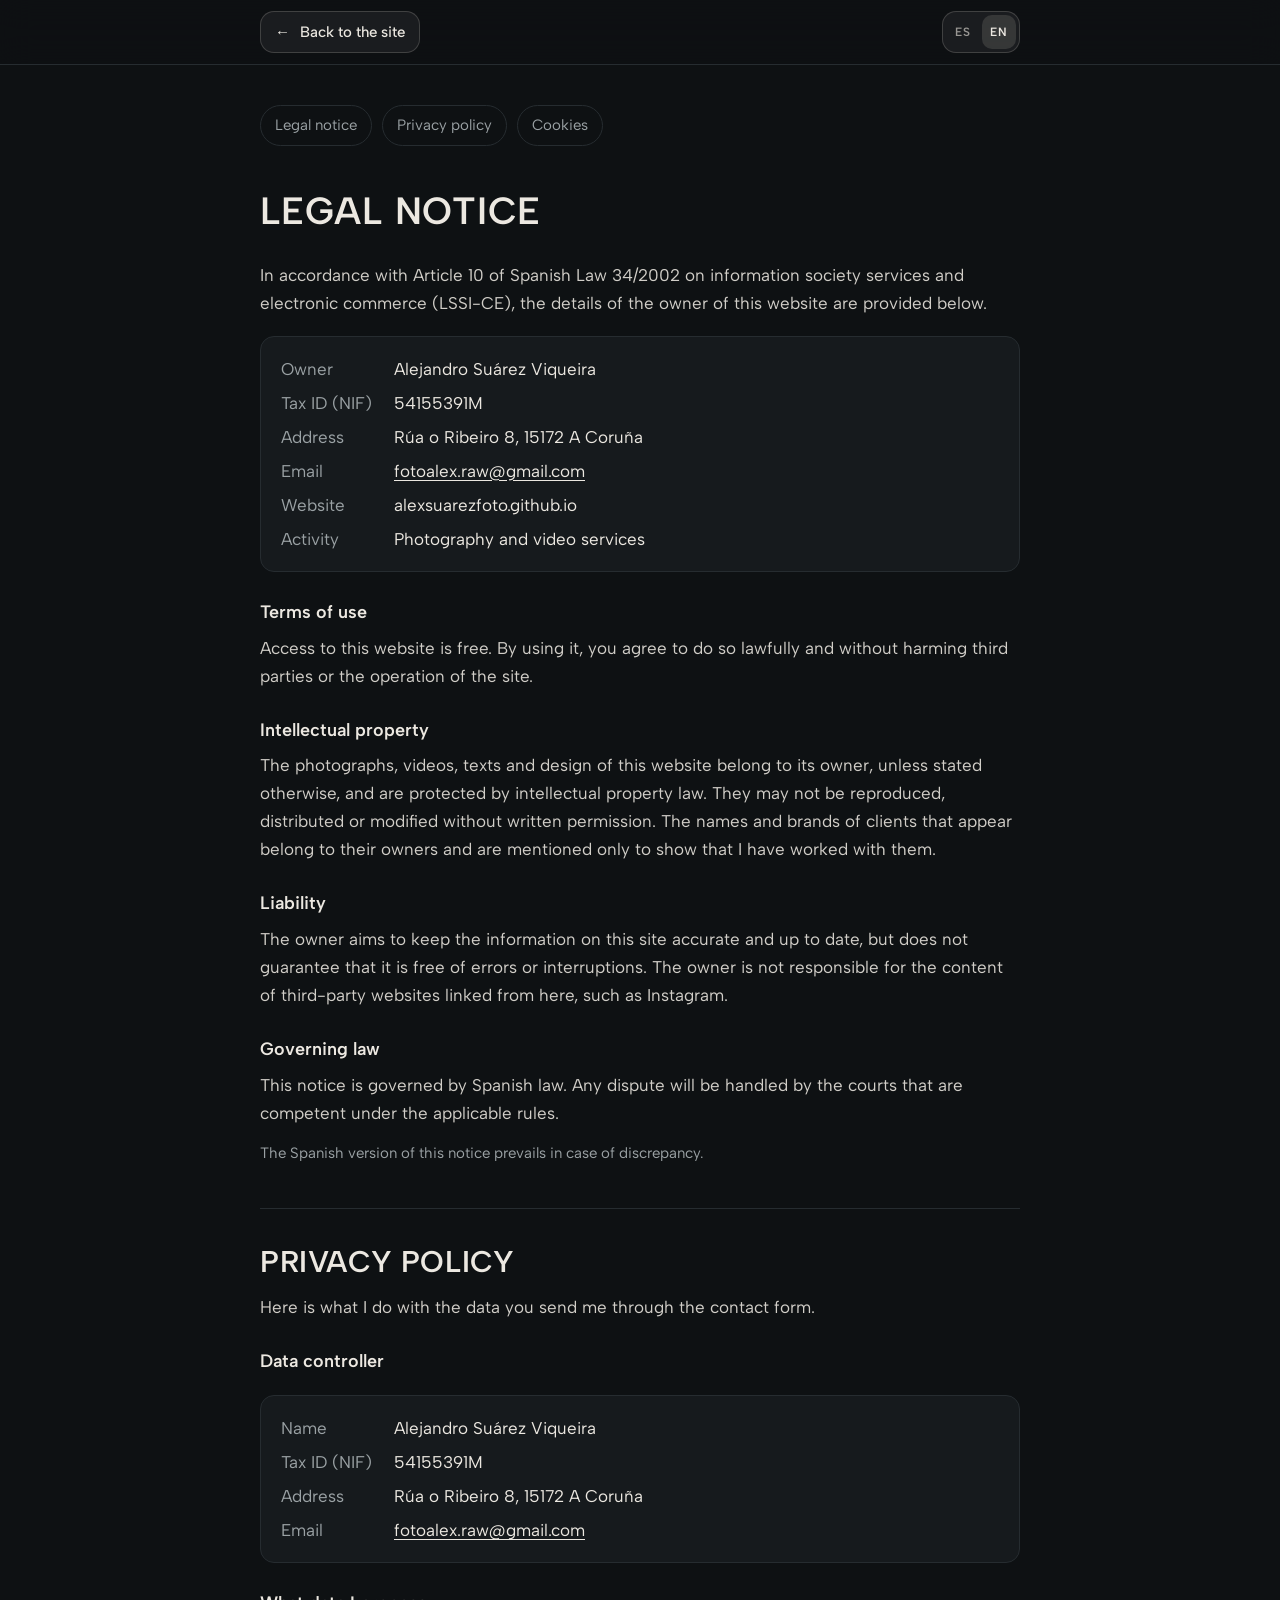
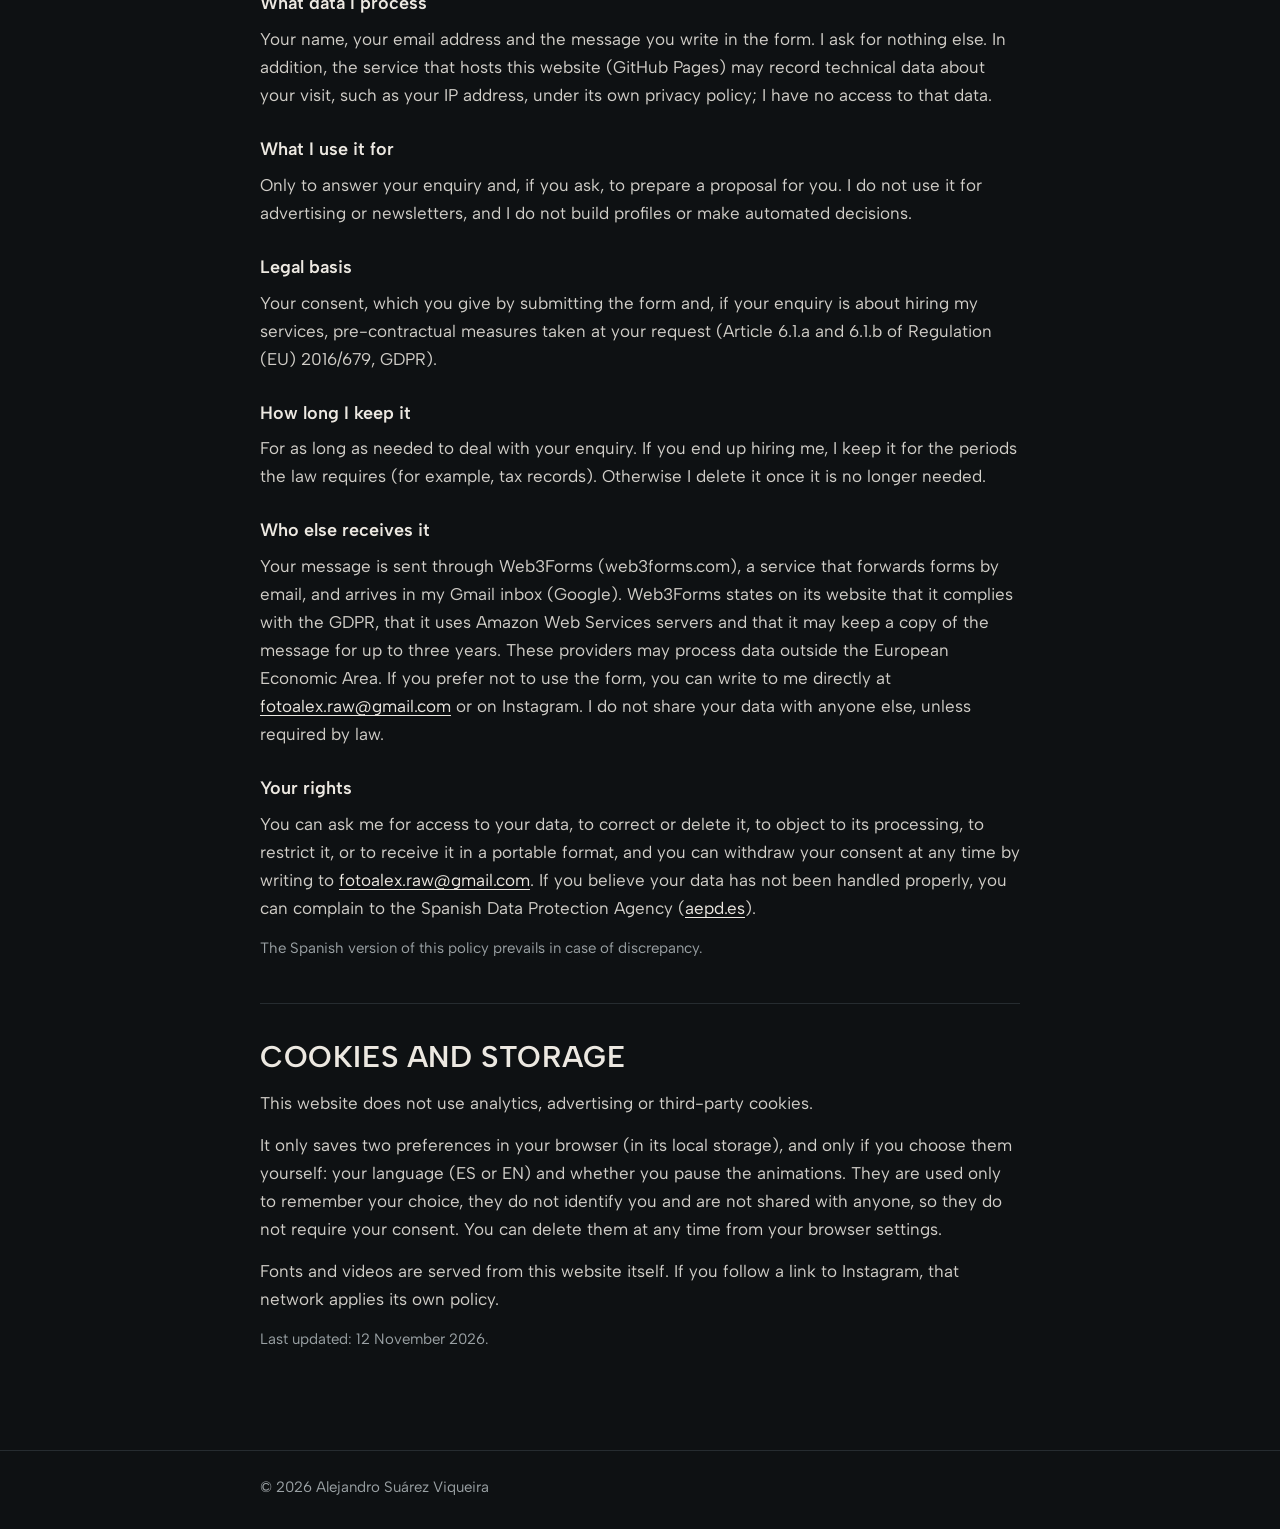
==== legal.html @ 96785a10 "Aviso legal: codigo postal y ciudad en el domicilio Co-Authored-By: Claude Sonnet 5.5 <noreply@anthr" ====
<!doctype html>
<html lang="es">
<head>
<meta charset="utf-8">
<meta name="viewport" content="width=device-width, initial-scale=1, viewport-fit=cover">
<title>Aviso legal, privacidad y cookies · Alejandro Suárez</title>
<meta name="description" content="Aviso legal, política de privacidad y cookies de la web de Alejandro Suárez, filmmaker en A Coruña.">
<meta name="theme-color" content="#0e1113">
<link rel="icon" href="data:image/svg+xml,%3Csvg xmlns='http://www.w3.org/2000/svg' viewBox='0 0 32 32'%3E%3Crect width='32' height='32' fill='%230e1113'/%3E%3Ctext x='16' y='23' font-family='Arial,Helvetica,sans-serif' font-weight='700' font-size='20' text-anchor='middle' fill='%23ece8e1'%3EA%3C/text%3E%3C/svg%3E">
<link rel="preload" href="fonts/albert-sans-latin-wght-normal.woff2" as="font" type="font/woff2" crossorigin>

<!-- =====================================================================================
     RELLENA SOLO ESTAS DOS LÍNEAS (entre las comillas) con tus datos y guarda el archivo.
     Se muestran en el Aviso legal y en la Política de privacidad. Deja las comillas.
     ===================================================================================== -->
<script>
var DATOS = {
  nif:       "54155391M",
  domicilio: "Rúa o Ribeiro 8, 15172 A Coruña"
};
</script>

<script>
/* Elige el idioma antes de pintar: ?lang=es|en, si no el que eligió el visitante en la web, si no el del navegador */
(function () {
  var l = (location.search.match(/[?&]lang=(es|en)\b/) || [])[1], s = null;
  try { s = localStorage.getItem('idioma'); } catch (e) {}
  if (!l) l = (s === 'es' || s === 'en') ? s : (/^en\b/i.test(navigator.language || '') ? 'en' : 'es');
  document.documentElement.lang = l;
})();
</script>

<style>
@font-face {
  font-family: "Albert Sans";
  font-style: normal;
  font-weight: 100 900;
  font-display: swap;
  src: url("fonts/albert-sans-latin-wght-normal.woff2") format("woff2");
  unicode-range: U+0000-00FF, U+0131, U+0152-0153, U+02BB-02BC, U+02C6, U+02DA, U+02DC, U+0304, U+0308, U+0329, U+2000-206F, U+20AC, U+2122, U+2191, U+2193, U+2212, U+2215, U+FEFF, U+FFFD;
}
:root {
  --bg: #0e1113; --panel: #161a1d; --ink: #ece8e1; --muted: #9aa1a4; --line: #262c30; --rec: #e5382b;
  --r-md: 14px; --font: "Albert Sans", "Helvetica Neue", Arial, sans-serif;
  --glass: rgba(236, 232, 225, .06); --glass-line: rgba(236, 232, 225, .18);
  color-scheme: dark;
}
* { box-sizing: border-box; }
html { -webkit-text-size-adjust: 100%; scroll-behavior: smooth; scroll-padding-top: 88px; }
body { margin: 0; background: var(--bg); color: var(--ink); font-family: var(--font); font-size: 17px; line-height: 1.65; }
a { color: var(--ink); text-underline-offset: 3px; }
a:focus-visible, button:focus-visible { outline: 2px solid var(--ink); outline-offset: 3px; }
.wrap { width: min(100% - 32px, 760px); margin-inline: auto; }

.top { position: sticky; top: 0; z-index: 5; background: rgba(14, 17, 19, .82); -webkit-backdrop-filter: blur(16px); backdrop-filter: blur(16px); border-bottom: 1px solid var(--line); padding-top: env(safe-area-inset-top, 0px); }
.top .wrap { display: flex; align-items: center; justify-content: space-between; gap: 12px; min-height: 64px; }
.back { display: inline-flex; align-items: center; gap: 10px; padding: 8px 14px; border: 1px solid var(--glass-line); border-radius: var(--r-md); background: var(--glass); font-weight: 500; font-size: 15px; text-decoration: none; color: var(--ink); }
.back:hover { background: rgba(236, 232, 225, .12); }
.lang { display: inline-flex; gap: 2px; padding: 3px; border-radius: var(--r-md); background: var(--glass); border: 1px solid var(--glass-line); }
.lang button { min-width: 34px; height: 34px; padding: 0 8px; border: 0; border-radius: 10px; background: transparent; color: rgba(236, 232, 225, .6); font: 600 12px/1 var(--font); letter-spacing: .08em; cursor: pointer; }
.lang button:hover { color: var(--ink); }
.lang button[aria-pressed="true"] { color: var(--ink); background: rgba(236, 232, 225, .13); }

main { padding-block: 40px 56px; }
.nav-legal { display: flex; flex-wrap: wrap; gap: 8px 10px; margin: 0 0 36px; }
.nav-legal a { padding: 7px 14px; border: 1px solid var(--line); border-radius: 999px; font-size: 15px; text-decoration: none; color: var(--muted); }
.nav-legal a:hover { color: var(--ink); border-color: var(--glass-line); }

section { padding-block: 8px 28px; }
section + section { border-top: 1px solid var(--line); padding-top: 36px; }
h1, h2 { margin: 0 0 14px; font-weight: 600; text-transform: uppercase; letter-spacing: .02em; line-height: 1.15; }
h1 { font-size: clamp(26px, 5.5vw, 38px); margin-bottom: 28px; }
h2 { font-size: clamp(22px, 4.6vw, 30px); }
h3 { margin: 26px 0 6px; font-size: 18px; font-weight: 600; }
p { margin: 0 0 14px; color: color-mix(in srgb, var(--ink) 88%, var(--bg)); }
.upd { color: var(--muted); font-size: 15px; }
dl { display: grid; grid-template-columns: max-content 1fr; gap: 6px 22px; margin: 18px 0 8px; padding: 18px 20px; background: var(--panel); border: 1px solid var(--line); border-radius: var(--r-md); }
dt { color: var(--muted); }
dd { margin: 0; overflow-wrap: anywhere; }
.warn { display: none; margin: 0 0 24px; padding: 14px 16px; border: 1px solid var(--rec); border-radius: var(--r-md); color: var(--ink); background: rgba(229, 56, 43, .12); }
.warn.on { display: block; }
html[lang="en"] .es, html[lang="es"] .en { display: none; }
footer { padding-block: 24px calc(30px + env(safe-area-inset-bottom, 0px)); border-top: 1px solid var(--line); color: var(--muted); font-size: 15px; }
@media (max-width: 560px) {
  body { font-size: 16px; }
  dl { grid-template-columns: 1fr; gap: 0; }
  dd { margin-bottom: 10px; }
  main { padding-top: 28px; }
}
</style>
</head>
<body>

<header class="top">
  <div class="wrap">
    <a class="back" href="index.html"><span aria-hidden="true">←</span> <span class="es">Volver a la web</span><span class="en">Back to the site</span></a>
    <div class="lang" role="group" aria-label="Idioma / Language">
      <button type="button" data-lang="es" lang="es" aria-pressed="true" title="Español">ES</button>
      <button type="button" data-lang="en" lang="en" aria-pressed="false" title="English">EN</button>
    </div>
  </div>
</header>

<main class="wrap">
  <p class="warn" id="warn" role="alert">⚠ Faltan datos por rellenar en este archivo (DNI y domicilio, al principio de legal.html). No publiques la web hasta completarlos.</p>

  <nav class="nav-legal" aria-label="Secciones">
    <a href="#aviso-legal"><span class="es">Aviso legal</span><span class="en">Legal notice</span></a>
    <a href="#privacidad"><span class="es">Privacidad</span><span class="en">Privacy policy</span></a>
    <a href="#cookies"><span class="es">Cookies</span><span class="en">Cookies</span></a>
  </nav>

  <!-- ===================================== AVISO LEGAL ===================================== -->
  <section id="aviso-legal">
    <div class="es">
      <h1>Aviso legal</h1>
      <p>En cumplimiento del artículo 10 de la Ley 34/2002, de servicios de la sociedad de la información y de comercio electrónico (LSSI-CE), se facilitan los datos del titular de este sitio web.</p>
      <dl>
        <dt>Titular</dt><dd>Alejandro Suárez Viqueira</dd>
        <dt>NIF</dt><dd data-f="nif">XXXX-DNI</dd>
        <dt>Domicilio</dt><dd data-f="domicilio">XXXX-DOMICILIO</dd>
        <dt>Correo electrónico</dt><dd><a href="mailto:fotoalex.raw@gmail.com">fotoalex.raw@gmail.com</a></dd>
        <dt>Sitio web</dt><dd>alexsuarezfoto.github.io</dd>
        <dt>Actividad</dt><dd>Servicios de fotografía y vídeo</dd>
      </dl>
      <h3>Condiciones de uso</h3>
      <p>El acceso a este sitio web es gratuito. Al usarlo te comprometes a hacerlo de forma lícita, sin perjudicar a terceros ni al funcionamiento de la web.</p>
      <h3>Propiedad intelectual</h3>
      <p>Las fotografías, los vídeos, los textos y el diseño de esta web pertenecen a su titular, salvo que se indique otra cosa, y están protegidos por la normativa de propiedad intelectual. Queda prohibido reproducirlos, distribuirlos o modificarlos sin autorización por escrito. Los nombres y marcas de clientes que aparecen pertenecen a sus propietarios y se mencionan solo para indicar que se ha trabajado con ellos.</p>
      <h3>Responsabilidad</h3>
      <p>El titular procura que la información de la web sea correcta y esté actualizada, pero no garantiza que no haya errores ni interrupciones. No se hace responsable del contenido de las webs de terceros a las que enlaza, como Instagram.</p>
      <h3>Legislación aplicable</h3>
      <p>Este aviso se rige por la legislación española. Para cualquier conflicto serán competentes los juzgados y tribunales que correspondan según la normativa aplicable.</p>
    </div>
    <div class="en">
      <h1>Legal notice</h1>
      <p>In accordance with Article 10 of Spanish Law 34/2002 on information society services and electronic commerce (LSSI-CE), the details of the owner of this website are provided below.</p>
      <dl>
        <dt>Owner</dt><dd>Alejandro Suárez Viqueira</dd>
        <dt>Tax ID (NIF)</dt><dd data-f="nif">XXXX-DNI</dd>
        <dt>Address</dt><dd data-f="domicilio">XXXX-DOMICILIO</dd>
        <dt>Email</dt><dd><a href="mailto:fotoalex.raw@gmail.com">fotoalex.raw@gmail.com</a></dd>
        <dt>Website</dt><dd>alexsuarezfoto.github.io</dd>
        <dt>Activity</dt><dd>Photography and video services</dd>
      </dl>
      <h3>Terms of use</h3>
      <p>Access to this website is free. By using it, you agree to do so lawfully and without harming third parties or the operation of the site.</p>
      <h3>Intellectual property</h3>
      <p>The photographs, videos, texts and design of this website belong to its owner, unless stated otherwise, and are protected by intellectual property law. They may not be reproduced, distributed or modified without written permission. The names and brands of clients that appear belong to their owners and are mentioned only to show that I have worked with them.</p>
      <h3>Liability</h3>
      <p>The owner aims to keep the information on this site accurate and up to date, but does not guarantee that it is free of errors or interruptions. The owner is not responsible for the content of third-party websites linked from here, such as Instagram.</p>
      <h3>Governing law</h3>
      <p>This notice is governed by Spanish law. Any dispute will be handled by the courts that are competent under the applicable rules.</p>
      <p class="upd">The Spanish version of this notice prevails in case of discrepancy.</p>
    </div>
  </section>

  <!-- ================================ POLÍTICA DE PRIVACIDAD ================================ -->
  <section id="privacidad">
    <div class="es">
      <h2>Política de privacidad</h2>
      <p>Aquí te explico qué hago con los datos que me envías a través del formulario de contacto.</p>
      <h3>Responsable</h3>
      <dl>
        <dt>Nombre</dt><dd>Alejandro Suárez Viqueira</dd>
        <dt>NIF</dt><dd data-f="nif">XXXX-DNI</dd>
        <dt>Domicilio</dt><dd data-f="domicilio">XXXX-DOMICILIO</dd>
        <dt>Correo electrónico</dt><dd><a href="mailto:fotoalex.raw@gmail.com">fotoalex.raw@gmail.com</a></dd>
      </dl>
      <h3>Qué datos trato</h3>
      <p>Tu nombre, tu correo electrónico y el mensaje que escribes en el formulario. No te pido nada más. Además, el servicio que aloja la web (GitHub Pages) puede registrar datos técnicos de tu visita, como la dirección IP, según su propia política de privacidad; yo no tengo acceso a esos datos.</p>
      <h3>Para qué los uso</h3>
      <p>Solo para responder a tu consulta y, si me lo pides, prepararte una propuesta. No los uso para publicidad ni boletines, no elaboro perfiles ni tomo decisiones automatizadas.</p>
      <h3>Por qué puedo tratarlos</h3>
      <p>Por tu consentimiento, que das al enviar el formulario, y, si tu consulta es para contratar mis servicios, por la aplicación de medidas precontractuales a petición tuya (artículo 6.1.a y 6.1.b del Reglamento (UE) 2016/679, RGPD).</p>
      <h3>Cuánto tiempo los conservo</h3>
      <p>El tiempo necesario para atender tu consulta. Si acabas contratando, los conservo durante los plazos que exige la ley (por ejemplo, los fiscales). Si no, los elimino cuando dejan de ser necesarios.</p>
      <h3>Quién más los recibe</h3>
      <p>Tu mensaje se envía mediante Web3Forms (web3forms.com), un servicio que reenvía formularios por correo, y llega a mi bandeja de Gmail (Google). Web3Forms indica en su web que cumple el RGPD, que utiliza servidores de Amazon Web Services y que puede guardar una copia del mensaje durante un máximo de tres años. Estos proveedores pueden tratar datos fuera del Espacio Económico Europeo. Si prefieres no usar el formulario, puedes escribirme directamente a <a href="mailto:fotoalex.raw@gmail.com">fotoalex.raw@gmail.com</a> o por Instagram. No cedo tus datos a nadie más, salvo obligación legal.</p>
      <h3>Tus derechos</h3>
      <p>Puedes pedirme acceso a tus datos, que los rectifique o los suprima, oponerte a su tratamiento, limitarlo o recibirlos en un formato portable, y retirar tu consentimiento en cualquier momento escribiendo a <a href="mailto:fotoalex.raw@gmail.com">fotoalex.raw@gmail.com</a>. Si crees que no he tratado bien tus datos, puedes reclamar ante la Agencia Española de Protección de Datos (<a href="https://www.aepd.es" target="_blank" rel="noopener">aepd.es</a>).</p>
    </div>
    <div class="en">
      <h2>Privacy policy</h2>
      <p>Here is what I do with the data you send me through the contact form.</p>
      <h3>Data controller</h3>
      <dl>
        <dt>Name</dt><dd>Alejandro Suárez Viqueira</dd>
        <dt>Tax ID (NIF)</dt><dd data-f="nif">XXXX-DNI</dd>
        <dt>Address</dt><dd data-f="domicilio">XXXX-DOMICILIO</dd>
        <dt>Email</dt><dd><a href="mailto:fotoalex.raw@gmail.com">fotoalex.raw@gmail.com</a></dd>
      </dl>
      <h3>What data I process</h3>
      <p>Your name, your email address and the message you write in the form. I ask for nothing else. In addition, the service that hosts this website (GitHub Pages) may record technical data about your visit, such as your IP address, under its own privacy policy; I have no access to that data.</p>
      <h3>What I use it for</h3>
      <p>Only to answer your enquiry and, if you ask, to prepare a proposal for you. I do not use it for advertising or newsletters, and I do not build profiles or make automated decisions.</p>
      <h3>Legal basis</h3>
      <p>Your consent, which you give by submitting the form and, if your enquiry is about hiring my services, pre-contractual measures taken at your request (Article 6.1.a and 6.1.b of Regulation (EU) 2016/679, GDPR).</p>
      <h3>How long I keep it</h3>
      <p>For as long as needed to deal with your enquiry. If you end up hiring me, I keep it for the periods the law requires (for example, tax records). Otherwise I delete it once it is no longer needed.</p>
      <h3>Who else receives it</h3>
      <p>Your message is sent through Web3Forms (web3forms.com), a service that forwards forms by email, and arrives in my Gmail inbox (Google). Web3Forms states on its website that it complies with the GDPR, that it uses Amazon Web Services servers and that it may keep a copy of the message for up to three years. These providers may process data outside the European Economic Area. If you prefer not to use the form, you can write to me directly at <a href="mailto:fotoalex.raw@gmail.com">fotoalex.raw@gmail.com</a> or on Instagram. I do not share your data with anyone else, unless required by law.</p>
      <h3>Your rights</h3>
      <p>You can ask me for access to your data, to correct or delete it, to object to its processing, to restrict it, or to receive it in a portable format, and you can withdraw your consent at any time by writing to <a href="mailto:fotoalex.raw@gmail.com">fotoalex.raw@gmail.com</a>. If you believe your data has not been handled properly, you can complain to the Spanish Data Protection Agency (<a href="https://www.aepd.es" target="_blank" rel="noopener">aepd.es</a>).</p>
      <p class="upd">The Spanish version of this policy prevails in case of discrepancy.</p>
    </div>
  </section>

  <!-- ===================================== COOKIES ===================================== -->
  <section id="cookies">
    <div class="es">
      <h2>Cookies y almacenamiento</h2>
      <p>Esta web no usa cookies de analítica, de publicidad ni de terceros.</p>
      <p>Solo guarda en tu navegador (en su almacenamiento local) dos preferencias, y únicamente si las eliges tú: el idioma (ES o EN) y si pausas las animaciones. Sirven solo para recordar tu elección, no te identifican ni se comparten con nadie, y por eso no necesitan tu consentimiento. Puedes borrarlas cuando quieras desde los ajustes de tu navegador.</p>
      <p>Las tipografías y los vídeos se sirven desde la propia web. Si pulsas un enlace a Instagram, esa red aplica su propia política.</p>
      <p class="upd">Última actualización: 12 de noviembre de 2026.</p>
    </div>
    <div class="en">
      <h2>Cookies and storage</h2>
      <p>This website does not use analytics, advertising or third-party cookies.</p>
      <p>It only saves two preferences in your browser (in its local storage), and only if you choose them yourself: your language (ES or EN) and whether you pause the animations. They are used only to remember your choice, they do not identify you and are not shared with anyone, so they do not require your consent. You can delete them at any time from your browser settings.</p>
      <p>Fonts and videos are served from this website itself. If you follow a link to Instagram, that network applies its own policy.</p>
      <p class="upd">Last updated: 12 November 2026.</p>
    </div>
  </section>
</main>

<footer>
  <div class="wrap">© 2026 Alejandro Suárez Viqueira</div>
</footer>

<script>
(function () {
  var root = document.documentElement;
  /* Datos del titular (se escriben una sola vez arriba, en DATOS) */
  var pend = false;
  ['nif', 'domicilio'].forEach(function (k) {
    var v = (window.DATOS && DATOS[k]) || '';
    if (!v || /^XXXX/i.test(v)) pend = true;
    Array.prototype.forEach.call(document.querySelectorAll('[data-f="' + k + '"]'), function (el) { el.textContent = v; });
  });
  document.getElementById('warn').classList.toggle('on', pend);

  /* Selector de idioma (usa la misma clave que la web principal, para que se recuerde la elección) */
  var TITLE = { es: 'Aviso legal, privacidad y cookies · Alejandro Suárez', en: 'Legal notice, privacy and cookies · Alejandro Suárez' };
  function set(lang, remember) {
    root.lang = lang; document.title = TITLE[lang];
    Array.prototype.forEach.call(document.querySelectorAll('.lang button'), function (b) { b.setAttribute('aria-pressed', b.getAttribute('data-lang') === lang ? 'true' : 'false'); });
    if (remember) { try { localStorage.setItem('idioma', lang); } catch (e) {} }
  }
  set(root.lang === 'en' ? 'en' : 'es', false);
  Array.prototype.forEach.call(document.querySelectorAll('.lang button'), function (b) {
    b.addEventListener('click', function () { set(b.getAttribute('data-lang'), true); });
  });
})();
</script>
</body>
</html>
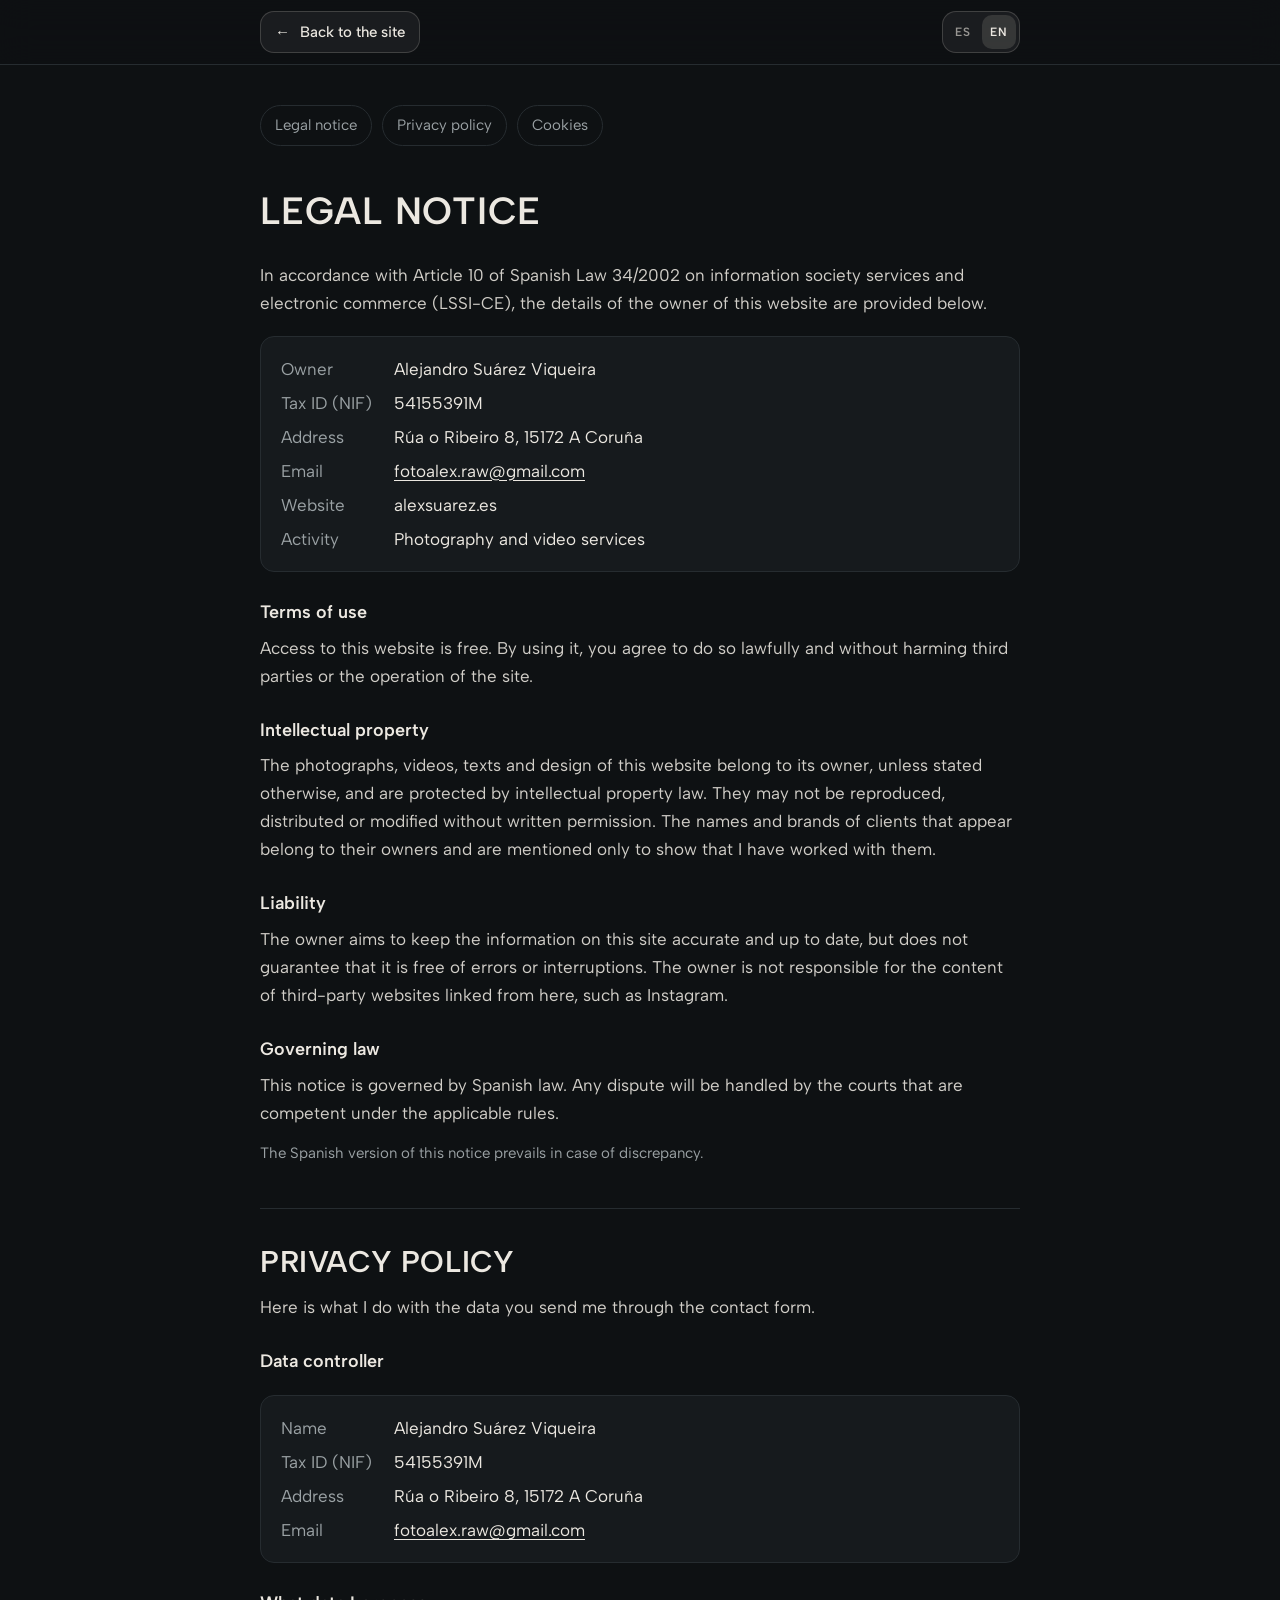
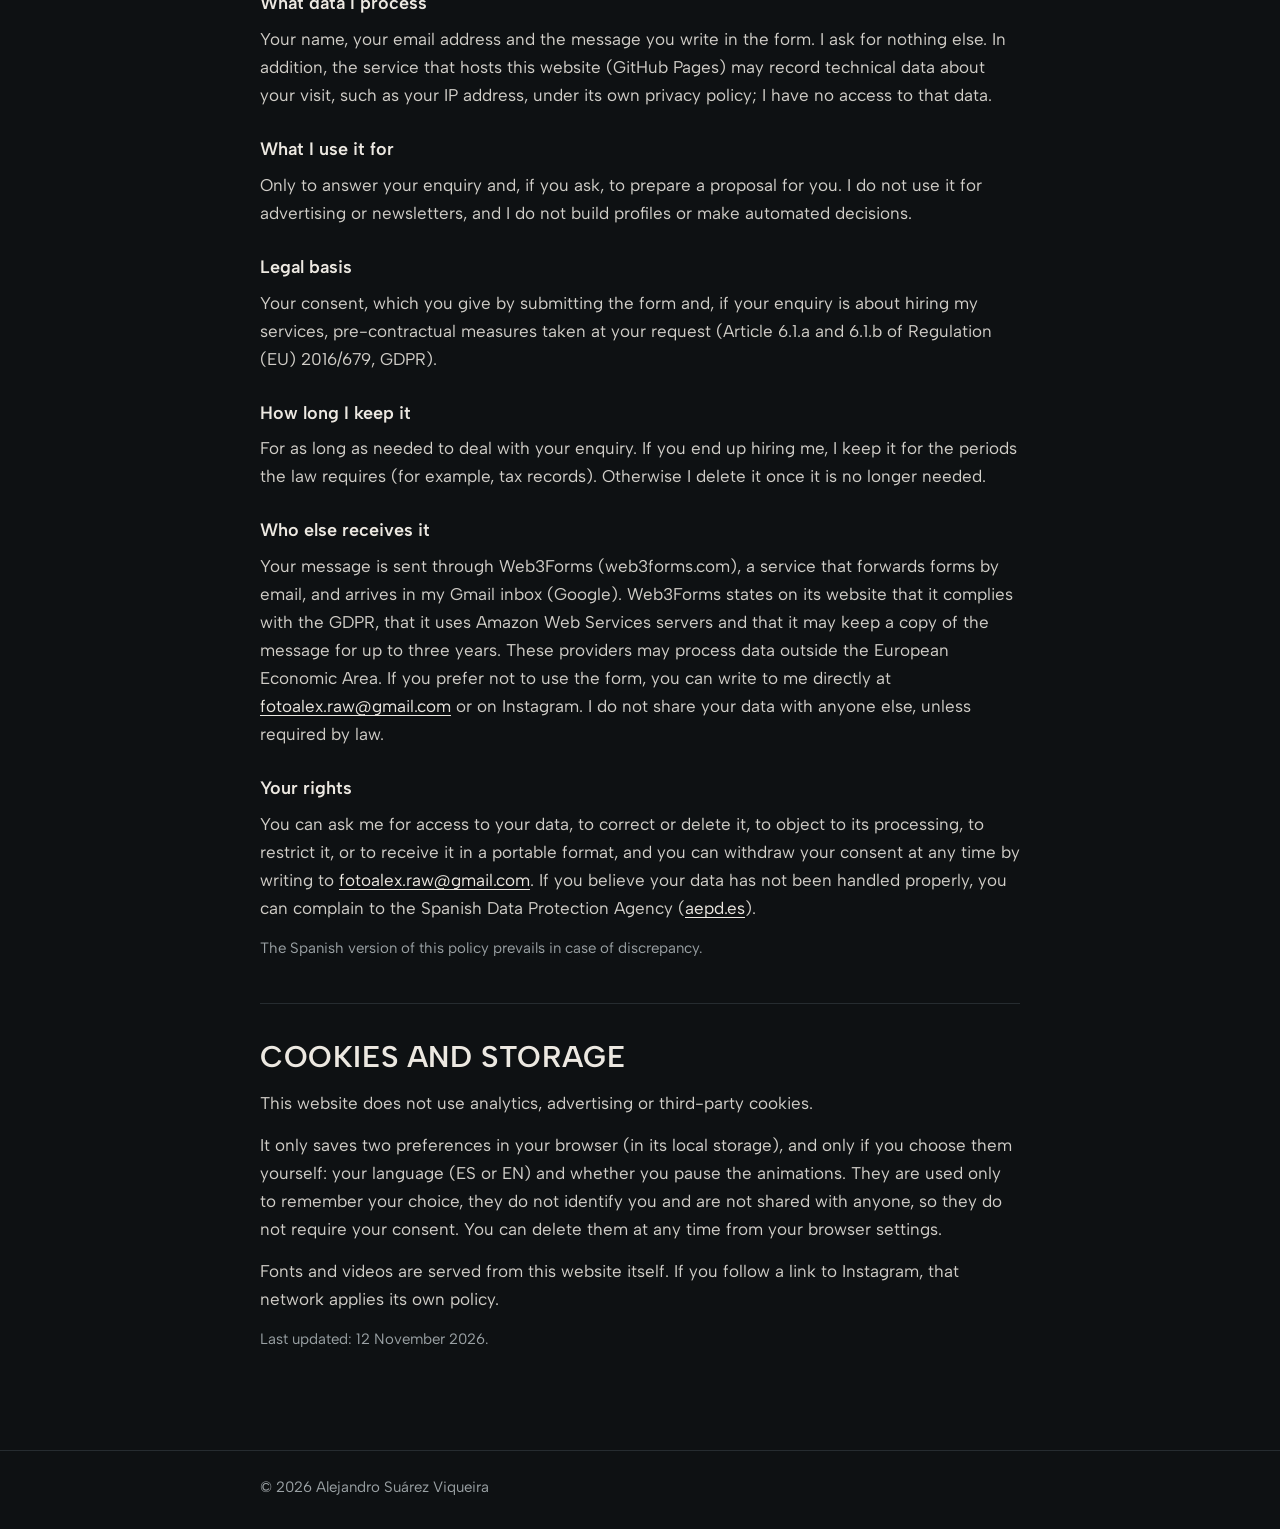
==== commit 1ad75479: "Dominio propio alexsuarez.es: CNAME y direcciones de la web Archivo CNAME, canonical, og:url, datos " ====
--- a/legal.html
+++ b/legal.html
@@ -120,7 +120,7 @@
         <dt>NIF</dt><dd data-f="nif">XXXX-DNI</dd>
         <dt>Domicilio</dt><dd data-f="domicilio">XXXX-DOMICILIO</dd>
         <dt>Correo electrónico</dt><dd><a href="mailto:fotoalex.raw@gmail.com">fotoalex.raw@gmail.com</a></dd>
-        <dt>Sitio web</dt><dd>alexsuarezfoto.github.io</dd>
+        <dt>Sitio web</dt><dd>alexsuarez.es</dd>
         <dt>Actividad</dt><dd>Servicios de fotografía y vídeo</dd>
       </dl>
       <h3>Condiciones de uso</h3>
@@ -140,7 +140,7 @@
         <dt>Tax ID (NIF)</dt><dd data-f="nif">XXXX-DNI</dd>
         <dt>Address</dt><dd data-f="domicilio">XXXX-DOMICILIO</dd>
         <dt>Email</dt><dd><a href="mailto:fotoalex.raw@gmail.com">fotoalex.raw@gmail.com</a></dd>
-        <dt>Website</dt><dd>alexsuarezfoto.github.io</dd>
+        <dt>Website</dt><dd>alexsuarez.es</dd>
         <dt>Activity</dt><dd>Photography and video services</dd>
       </dl>
       <h3>Terms of use</h3>
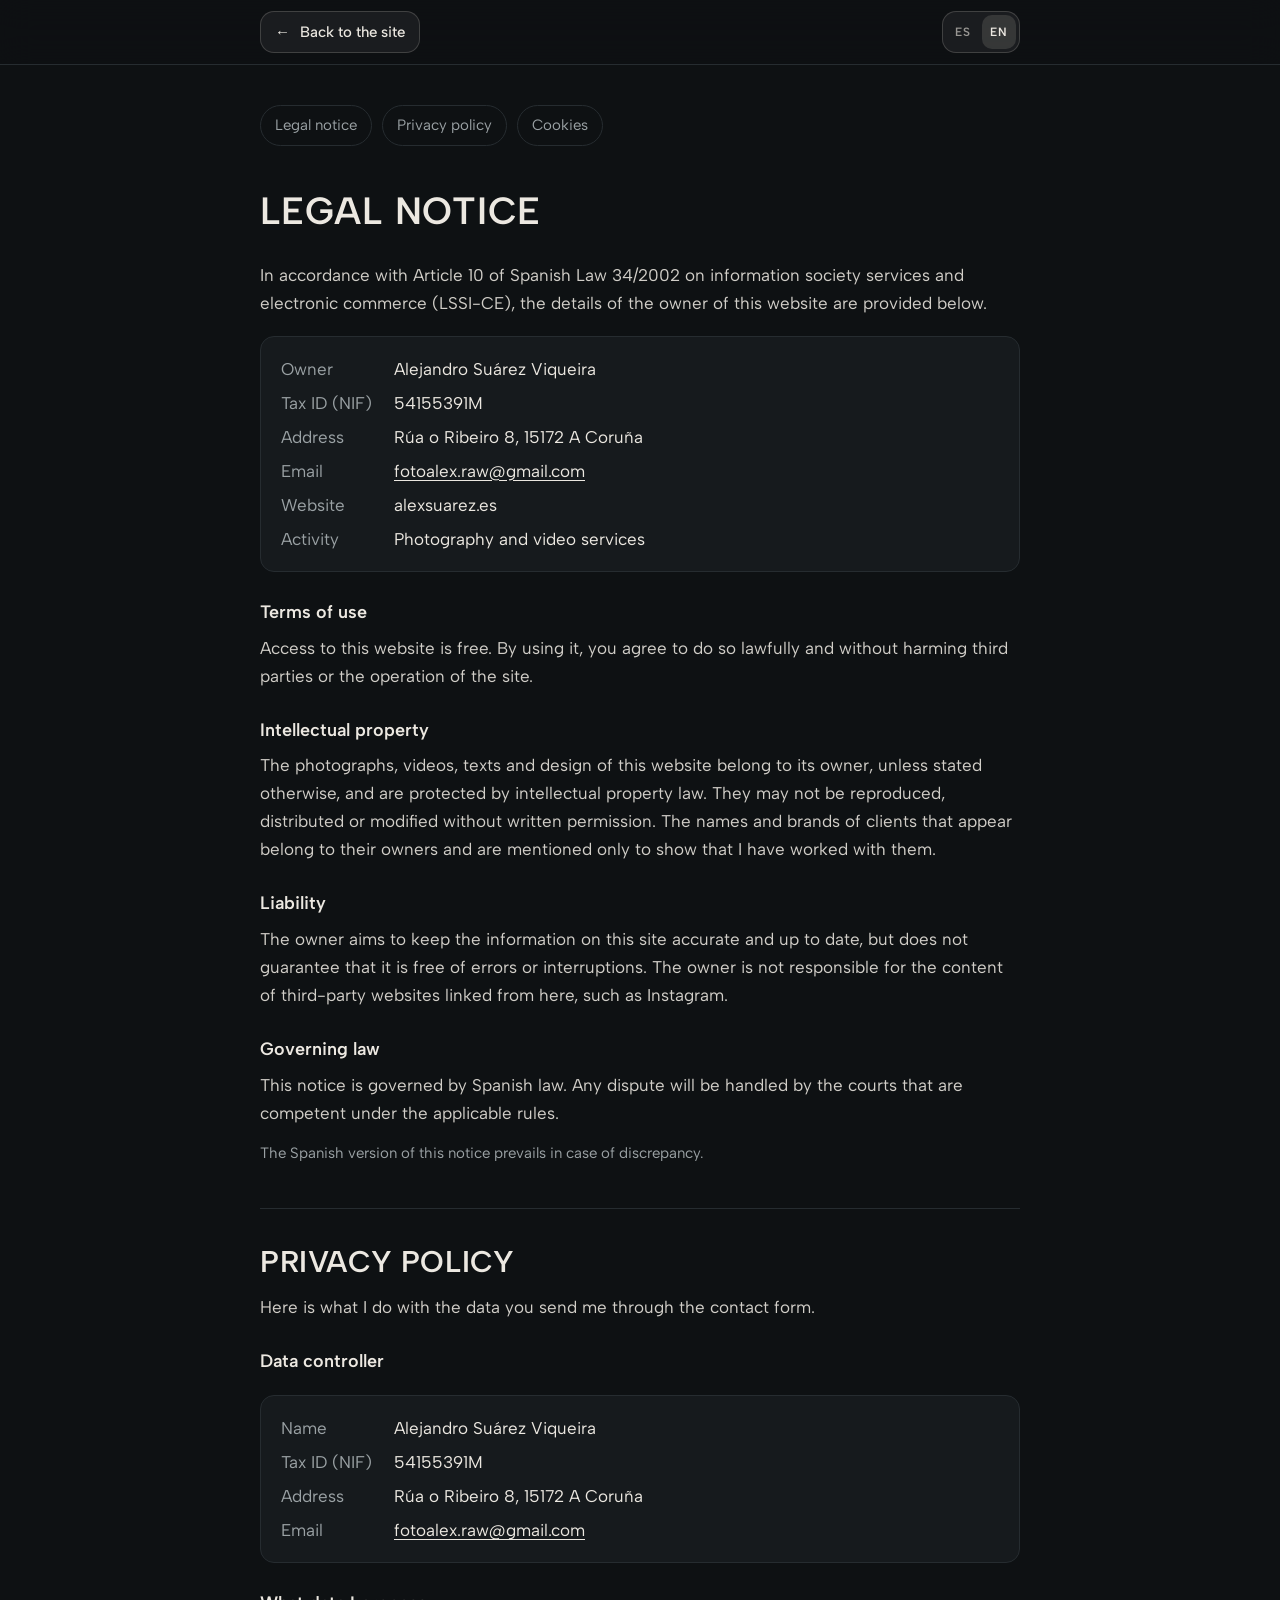
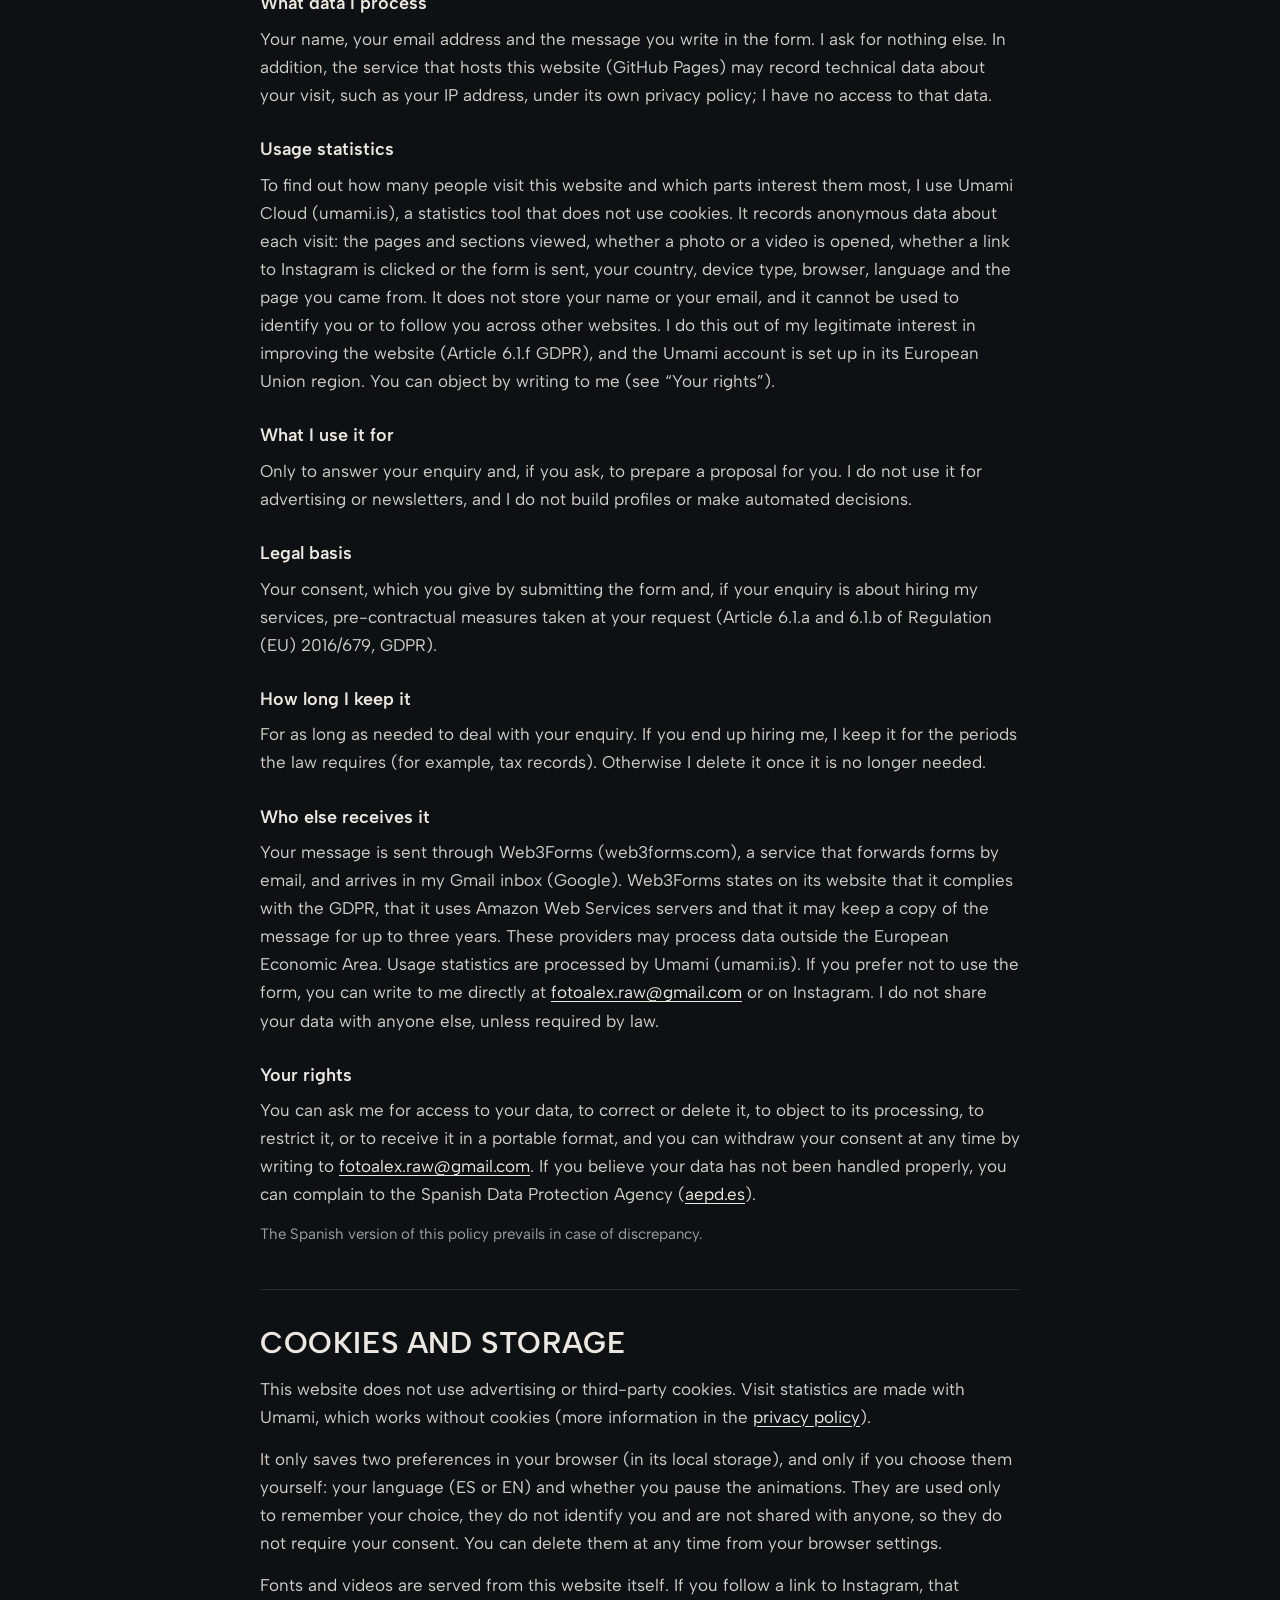
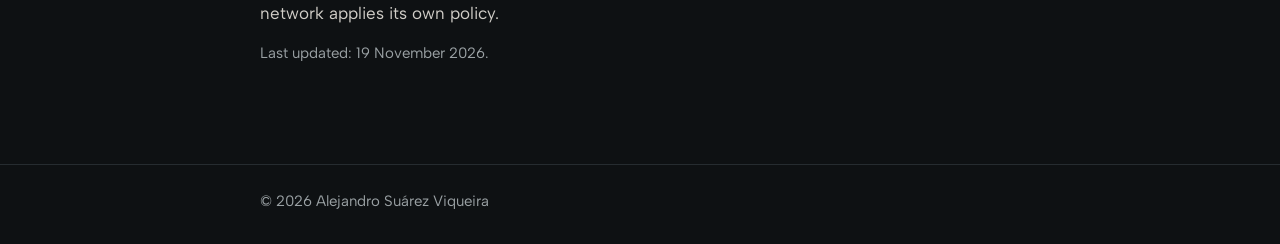
==== commit fc051bb9: "Añadir estadísticas de visitas (Umami, sin cookies) Script de Umami Cloud en index.html y legal.html" ====
--- a/legal.html
+++ b/legal.html
@@ -88,6 +88,8 @@
   main { padding-top: 28px; }
 }
 </style>
+<!-- Estadísticas de visitas: Umami Cloud (sin cookies). Solo cuenta en alexsuarez.es, no en pruebas locales. -->
+<script defer src="https://cloud.umami.is/script.js" data-website-id="496132da-e026-4dab-b417-7681883feb89" data-domains="alexsuarez.es,www.alexsuarez.es"></script>
 </head>
 <body>
 
@@ -169,6 +171,8 @@
       </dl>
       <h3>Qué datos trato</h3>
       <p>Tu nombre, tu correo electrónico y el mensaje que escribes en el formulario. No te pido nada más. Además, el servicio que aloja la web (GitHub Pages) puede registrar datos técnicos de tu visita, como la dirección IP, según su propia política de privacidad; yo no tengo acceso a esos datos.</p>
+      <h3>Estadísticas de uso</h3>
+      <p>Para saber cuánta gente visita la web y qué partes interesan más, uso Umami Cloud (umami.is), una herramienta de estadísticas que no utiliza cookies. Registra datos anónimos de cada visita: las páginas y secciones que se ven, si se abre una foto o un vídeo, si se pulsa un enlace a Instagram o se envía el formulario, el país, el tipo de dispositivo, el navegador, el idioma y la página desde la que llegas. No guarda tu nombre ni tu correo, y no sirve para identificarte ni para seguirte por otras webs. Lo hago por mi interés legítimo en mejorar la web (artículo 6.1.f del RGPD), y la cuenta de Umami está configurada en su región de la Unión Europea. Puedes oponerte escribiéndome (mira «Tus derechos»).</p>
       <h3>Para qué los uso</h3>
       <p>Solo para responder a tu consulta y, si me lo pides, prepararte una propuesta. No los uso para publicidad ni boletines, no elaboro perfiles ni tomo decisiones automatizadas.</p>
       <h3>Por qué puedo tratarlos</h3>
@@ -176,7 +180,7 @@
       <h3>Cuánto tiempo los conservo</h3>
       <p>El tiempo necesario para atender tu consulta. Si acabas contratando, los conservo durante los plazos que exige la ley (por ejemplo, los fiscales). Si no, los elimino cuando dejan de ser necesarios.</p>
       <h3>Quién más los recibe</h3>
-      <p>Tu mensaje se envía mediante Web3Forms (web3forms.com), un servicio que reenvía formularios por correo, y llega a mi bandeja de Gmail (Google). Web3Forms indica en su web que cumple el RGPD, que utiliza servidores de Amazon Web Services y que puede guardar una copia del mensaje durante un máximo de tres años. Estos proveedores pueden tratar datos fuera del Espacio Económico Europeo. Si prefieres no usar el formulario, puedes escribirme directamente a <a href="mailto:fotoalex.raw@gmail.com">fotoalex.raw@gmail.com</a> o por Instagram. No cedo tus datos a nadie más, salvo obligación legal.</p>
+      <p>Tu mensaje se envía mediante Web3Forms (web3forms.com), un servicio que reenvía formularios por correo, y llega a mi bandeja de Gmail (Google). Web3Forms indica en su web que cumple el RGPD, que utiliza servidores de Amazon Web Services y que puede guardar una copia del mensaje durante un máximo de tres años. Estos proveedores pueden tratar datos fuera del Espacio Económico Europeo. Las estadísticas de uso las procesa Umami (umami.is). Si prefieres no usar el formulario, puedes escribirme directamente a <a href="mailto:fotoalex.raw@gmail.com">fotoalex.raw@gmail.com</a> o por Instagram. No cedo tus datos a nadie más, salvo obligación legal.</p>
       <h3>Tus derechos</h3>
       <p>Puedes pedirme acceso a tus datos, que los rectifique o los suprima, oponerte a su tratamiento, limitarlo o recibirlos en un formato portable, y retirar tu consentimiento en cualquier momento escribiendo a <a href="mailto:fotoalex.raw@gmail.com">fotoalex.raw@gmail.com</a>. Si crees que no he tratado bien tus datos, puedes reclamar ante la Agencia Española de Protección de Datos (<a href="https://www.aepd.es" target="_blank" rel="noopener">aepd.es</a>).</p>
     </div>
@@ -192,6 +196,8 @@
       </dl>
       <h3>What data I process</h3>
       <p>Your name, your email address and the message you write in the form. I ask for nothing else. In addition, the service that hosts this website (GitHub Pages) may record technical data about your visit, such as your IP address, under its own privacy policy; I have no access to that data.</p>
+      <h3>Usage statistics</h3>
+      <p>To find out how many people visit this website and which parts interest them most, I use Umami Cloud (umami.is), a statistics tool that does not use cookies. It records anonymous data about each visit: the pages and sections viewed, whether a photo or a video is opened, whether a link to Instagram is clicked or the form is sent, your country, device type, browser, language and the page you came from. It does not store your name or your email, and it cannot be used to identify you or to follow you across other websites. I do this out of my legitimate interest in improving the website (Article 6.1.f GDPR), and the Umami account is set up in its European Union region. You can object by writing to me (see “Your rights”).</p>
       <h3>What I use it for</h3>
       <p>Only to answer your enquiry and, if you ask, to prepare a proposal for you. I do not use it for advertising or newsletters, and I do not build profiles or make automated decisions.</p>
       <h3>Legal basis</h3>
@@ -199,7 +205,7 @@
       <h3>How long I keep it</h3>
       <p>For as long as needed to deal with your enquiry. If you end up hiring me, I keep it for the periods the law requires (for example, tax records). Otherwise I delete it once it is no longer needed.</p>
       <h3>Who else receives it</h3>
-      <p>Your message is sent through Web3Forms (web3forms.com), a service that forwards forms by email, and arrives in my Gmail inbox (Google). Web3Forms states on its website that it complies with the GDPR, that it uses Amazon Web Services servers and that it may keep a copy of the message for up to three years. These providers may process data outside the European Economic Area. If you prefer not to use the form, you can write to me directly at <a href="mailto:fotoalex.raw@gmail.com">fotoalex.raw@gmail.com</a> or on Instagram. I do not share your data with anyone else, unless required by law.</p>
+      <p>Your message is sent through Web3Forms (web3forms.com), a service that forwards forms by email, and arrives in my Gmail inbox (Google). Web3Forms states on its website that it complies with the GDPR, that it uses Amazon Web Services servers and that it may keep a copy of the message for up to three years. These providers may process data outside the European Economic Area. Usage statistics are processed by Umami (umami.is). If you prefer not to use the form, you can write to me directly at <a href="mailto:fotoalex.raw@gmail.com">fotoalex.raw@gmail.com</a> or on Instagram. I do not share your data with anyone else, unless required by law.</p>
       <h3>Your rights</h3>
       <p>You can ask me for access to your data, to correct or delete it, to object to its processing, to restrict it, or to receive it in a portable format, and you can withdraw your consent at any time by writing to <a href="mailto:fotoalex.raw@gmail.com">fotoalex.raw@gmail.com</a>. If you believe your data has not been handled properly, you can complain to the Spanish Data Protection Agency (<a href="https://www.aepd.es" target="_blank" rel="noopener">aepd.es</a>).</p>
       <p class="upd">The Spanish version of this policy prevails in case of discrepancy.</p>
@@ -210,17 +216,17 @@
   <section id="cookies">
     <div class="es">
       <h2>Cookies y almacenamiento</h2>
-      <p>Esta web no usa cookies de analítica, de publicidad ni de terceros.</p>
+      <p>Esta web no usa cookies de publicidad ni de terceros. Las estadísticas de visitas se hacen con Umami, que funciona sin cookies (más información en la <a href="#privacidad">política de privacidad</a>).</p>
       <p>Solo guarda en tu navegador (en su almacenamiento local) dos preferencias, y únicamente si las eliges tú: el idioma (ES o EN) y si pausas las animaciones. Sirven solo para recordar tu elección, no te identifican ni se comparten con nadie, y por eso no necesitan tu consentimiento. Puedes borrarlas cuando quieras desde los ajustes de tu navegador.</p>
       <p>Las tipografías y los vídeos se sirven desde la propia web. Si pulsas un enlace a Instagram, esa red aplica su propia política.</p>
-      <p class="upd">Última actualización: 12 de noviembre de 2026.</p>
+      <p class="upd">Última actualización: 19 de noviembre de 2026.</p>
     </div>
     <div class="en">
       <h2>Cookies and storage</h2>
-      <p>This website does not use analytics, advertising or third-party cookies.</p>
+      <p>This website does not use advertising or third-party cookies. Visit statistics are made with Umami, which works without cookies (more information in the <a href="#privacidad">privacy policy</a>).</p>
       <p>It only saves two preferences in your browser (in its local storage), and only if you choose them yourself: your language (ES or EN) and whether you pause the animations. They are used only to remember your choice, they do not identify you and are not shared with anyone, so they do not require your consent. You can delete them at any time from your browser settings.</p>
       <p>Fonts and videos are served from this website itself. If you follow a link to Instagram, that network applies its own policy.</p>
-      <p class="upd">Last updated: 12 November 2026.</p>
+      <p class="upd">Last updated: 19 November 2026.</p>
     </div>
   </section>
 </main>
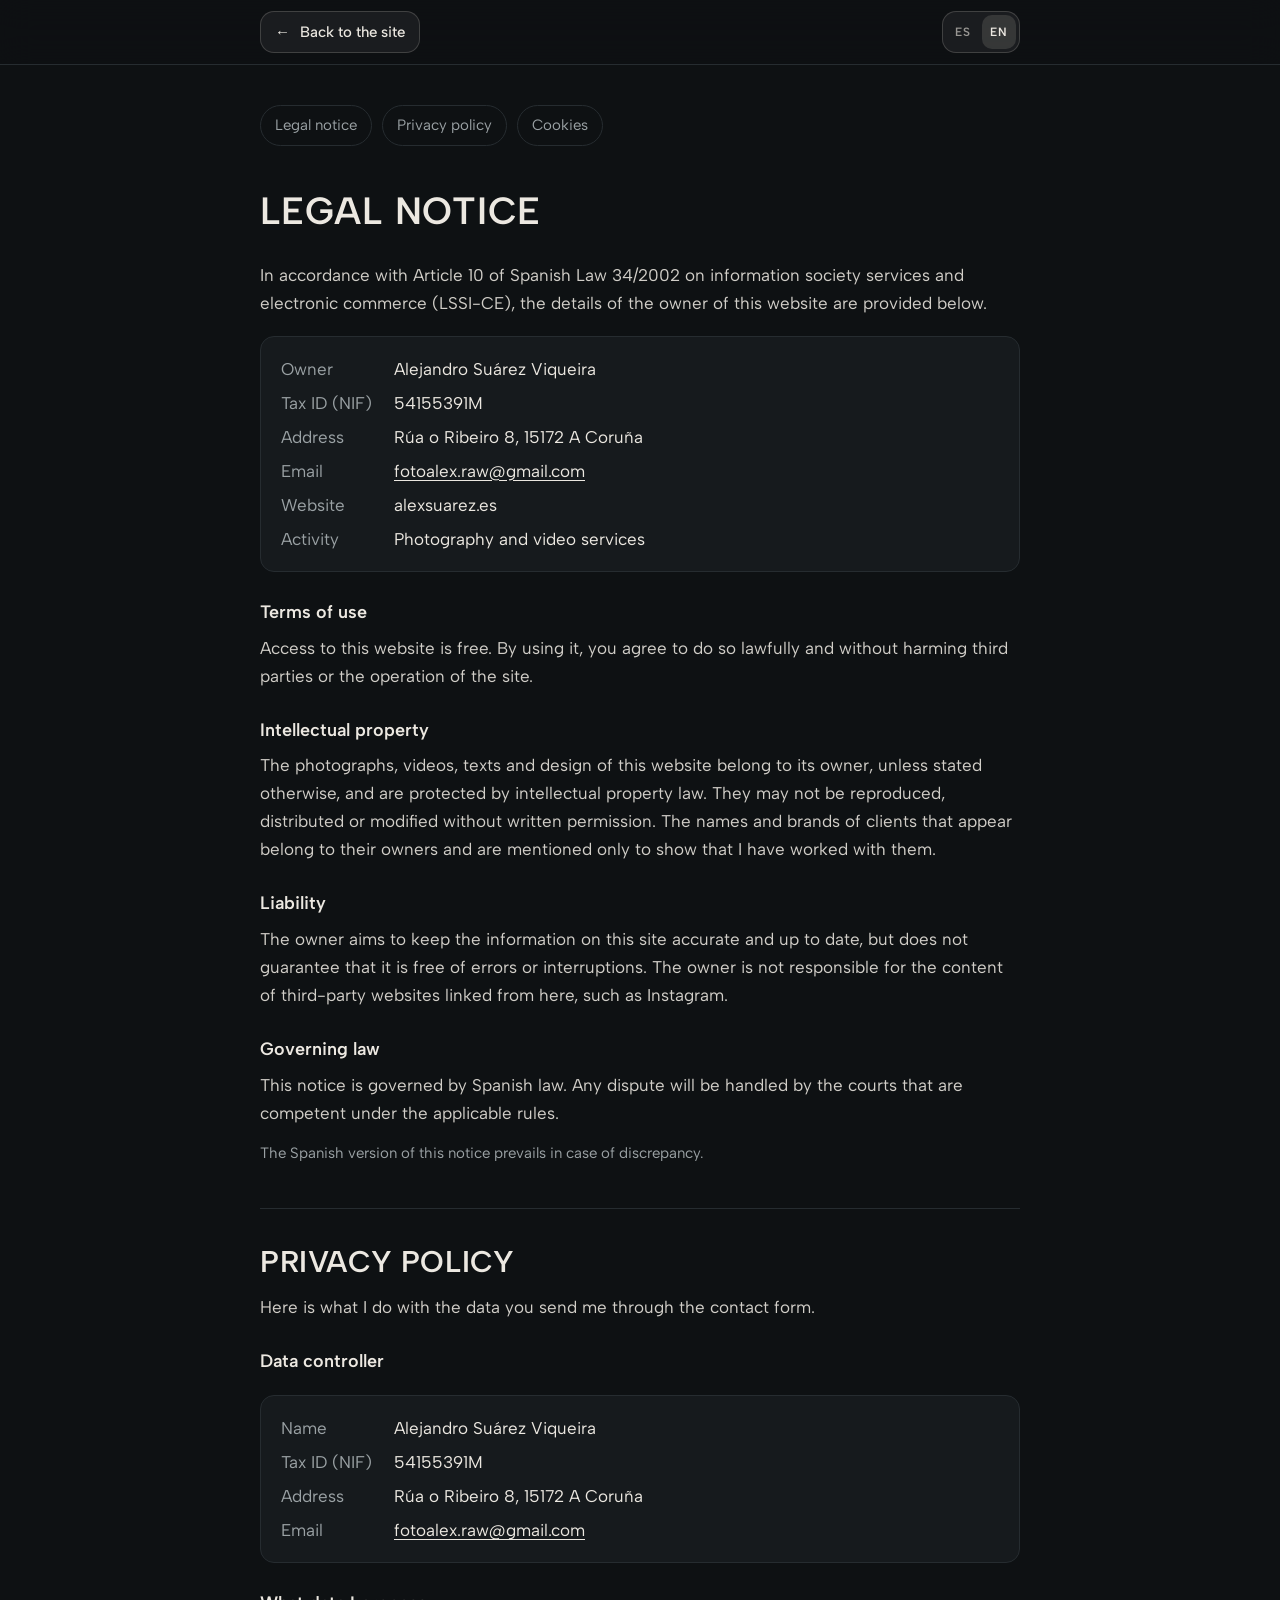
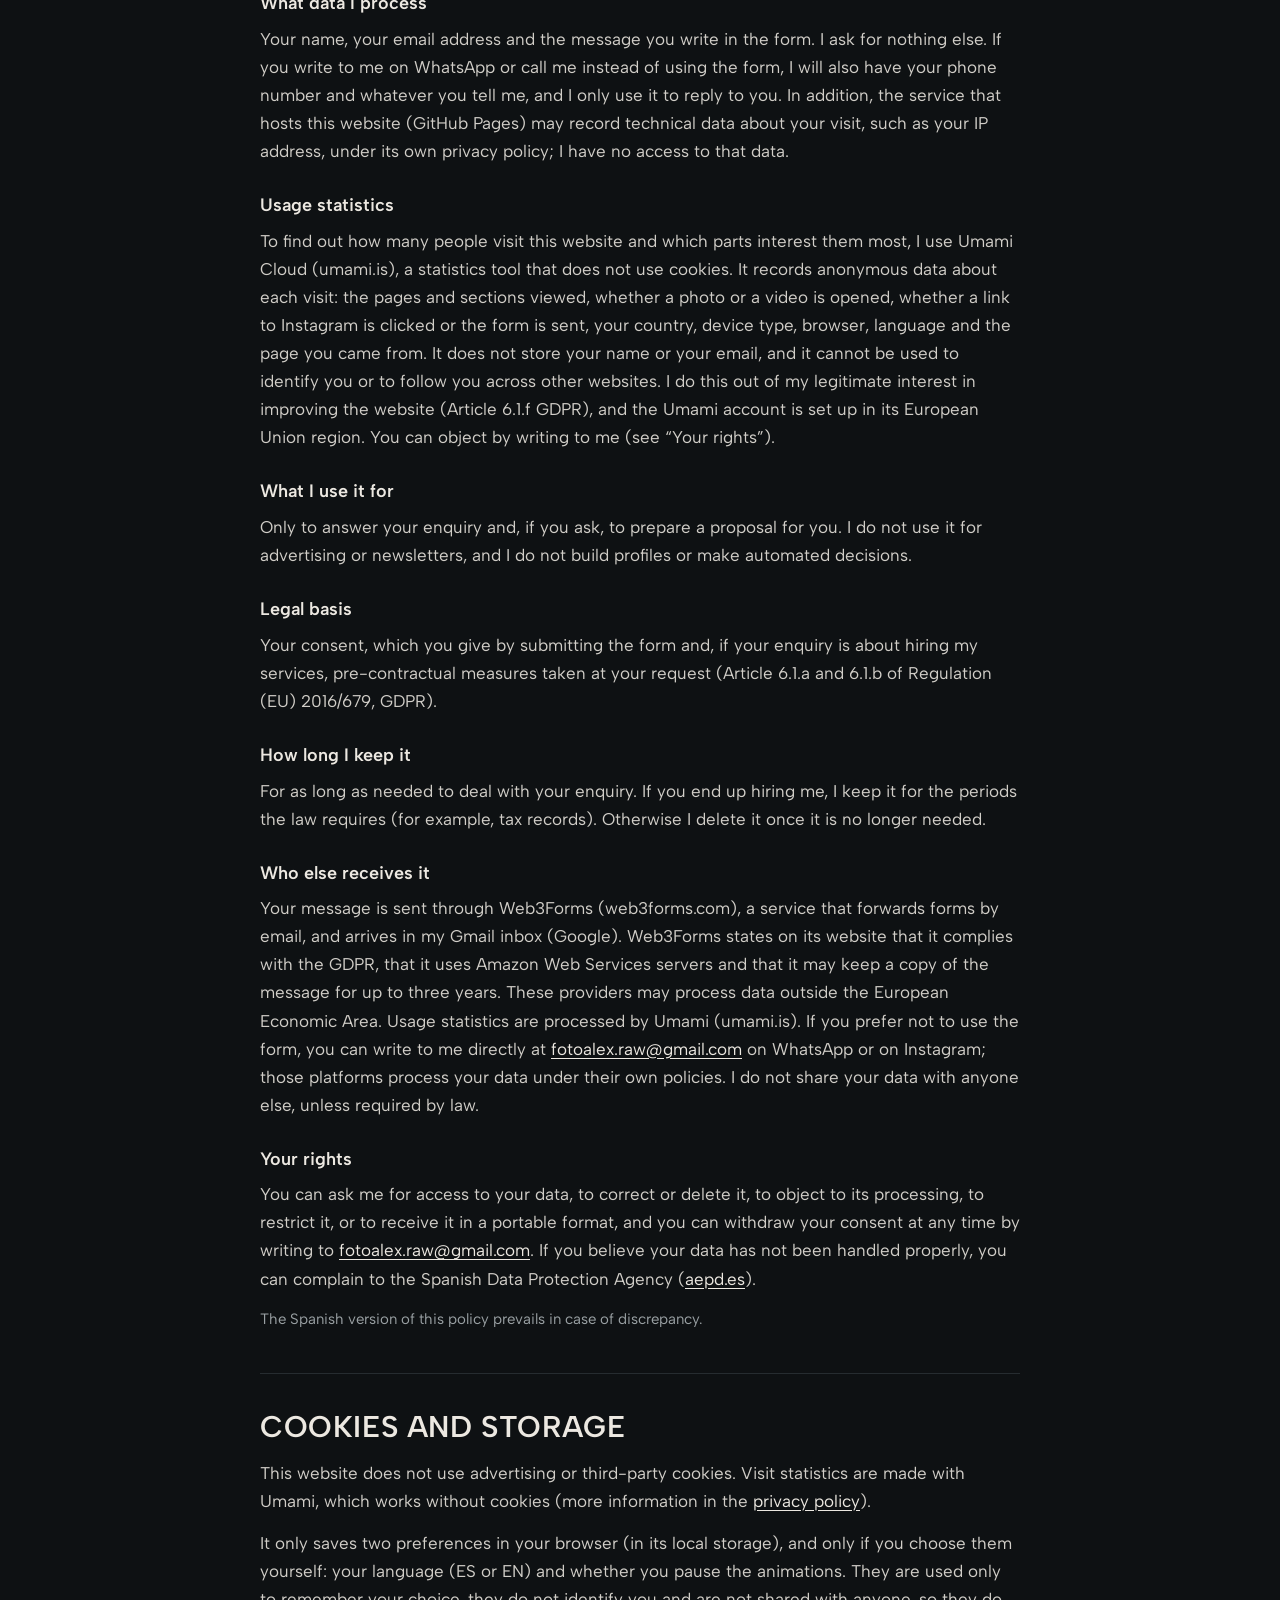
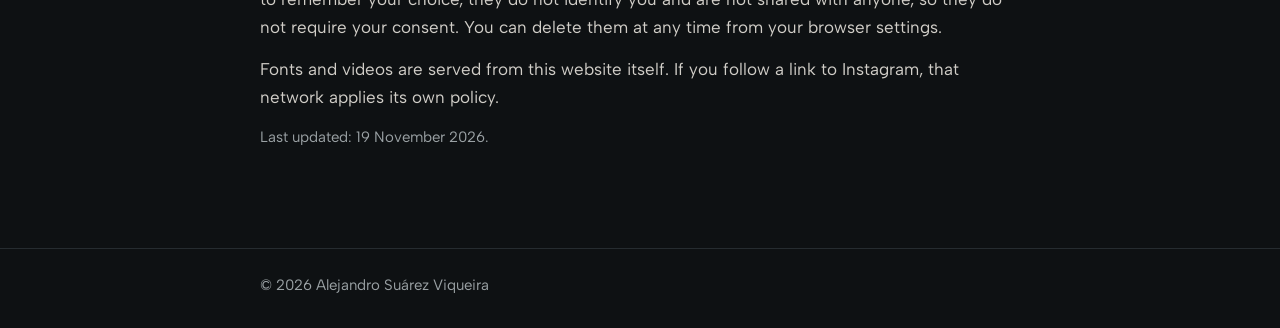
==== commit 3c7a7add: "Contacto: WhatsApp y teléfono; página 404 propia Botones de WhatsApp y llamada en Contacto, telefono" ====
--- a/legal.html
+++ b/legal.html
@@ -170,7 +170,7 @@
         <dt>Correo electrónico</dt><dd><a href="mailto:fotoalex.raw@gmail.com">fotoalex.raw@gmail.com</a></dd>
       </dl>
       <h3>Qué datos trato</h3>
-      <p>Tu nombre, tu correo electrónico y el mensaje que escribes en el formulario. No te pido nada más. Además, el servicio que aloja la web (GitHub Pages) puede registrar datos técnicos de tu visita, como la dirección IP, según su propia política de privacidad; yo no tengo acceso a esos datos.</p>
+      <p>Tu nombre, tu correo electrónico y el mensaje que escribes en el formulario. No te pido nada más. Si en lugar del formulario me escribes por WhatsApp o me llamas, tendré además tu número de teléfono y lo que me cuentes, y solo lo uso para responderte. Además, el servicio que aloja la web (GitHub Pages) puede registrar datos técnicos de tu visita, como la dirección IP, según su propia política de privacidad; yo no tengo acceso a esos datos.</p>
       <h3>Estadísticas de uso</h3>
       <p>Para saber cuánta gente visita la web y qué partes interesan más, uso Umami Cloud (umami.is), una herramienta de estadísticas que no utiliza cookies. Registra datos anónimos de cada visita: las páginas y secciones que se ven, si se abre una foto o un vídeo, si se pulsa un enlace a Instagram o se envía el formulario, el país, el tipo de dispositivo, el navegador, el idioma y la página desde la que llegas. No guarda tu nombre ni tu correo, y no sirve para identificarte ni para seguirte por otras webs. Lo hago por mi interés legítimo en mejorar la web (artículo 6.1.f del RGPD), y la cuenta de Umami está configurada en su región de la Unión Europea. Puedes oponerte escribiéndome (mira «Tus derechos»).</p>
       <h3>Para qué los uso</h3>
@@ -180,7 +180,7 @@
       <h3>Cuánto tiempo los conservo</h3>
       <p>El tiempo necesario para atender tu consulta. Si acabas contratando, los conservo durante los plazos que exige la ley (por ejemplo, los fiscales). Si no, los elimino cuando dejan de ser necesarios.</p>
       <h3>Quién más los recibe</h3>
-      <p>Tu mensaje se envía mediante Web3Forms (web3forms.com), un servicio que reenvía formularios por correo, y llega a mi bandeja de Gmail (Google). Web3Forms indica en su web que cumple el RGPD, que utiliza servidores de Amazon Web Services y que puede guardar una copia del mensaje durante un máximo de tres años. Estos proveedores pueden tratar datos fuera del Espacio Económico Europeo. Las estadísticas de uso las procesa Umami (umami.is). Si prefieres no usar el formulario, puedes escribirme directamente a <a href="mailto:fotoalex.raw@gmail.com">fotoalex.raw@gmail.com</a> o por Instagram. No cedo tus datos a nadie más, salvo obligación legal.</p>
+      <p>Tu mensaje se envía mediante Web3Forms (web3forms.com), un servicio que reenvía formularios por correo, y llega a mi bandeja de Gmail (Google). Web3Forms indica en su web que cumple el RGPD, que utiliza servidores de Amazon Web Services y que puede guardar una copia del mensaje durante un máximo de tres años. Estos proveedores pueden tratar datos fuera del Espacio Económico Europeo. Las estadísticas de uso las procesa Umami (umami.is). Si prefieres no usar el formulario, puedes escribirme directamente a <a href="mailto:fotoalex.raw@gmail.com">fotoalex.raw@gmail.com</a> por WhatsApp o por Instagram; esas plataformas tratan tus datos según su propia política. No cedo tus datos a nadie más, salvo obligación legal.</p>
       <h3>Tus derechos</h3>
       <p>Puedes pedirme acceso a tus datos, que los rectifique o los suprima, oponerte a su tratamiento, limitarlo o recibirlos en un formato portable, y retirar tu consentimiento en cualquier momento escribiendo a <a href="mailto:fotoalex.raw@gmail.com">fotoalex.raw@gmail.com</a>. Si crees que no he tratado bien tus datos, puedes reclamar ante la Agencia Española de Protección de Datos (<a href="https://www.aepd.es" target="_blank" rel="noopener">aepd.es</a>).</p>
     </div>
@@ -195,7 +195,7 @@
         <dt>Email</dt><dd><a href="mailto:fotoalex.raw@gmail.com">fotoalex.raw@gmail.com</a></dd>
       </dl>
       <h3>What data I process</h3>
-      <p>Your name, your email address and the message you write in the form. I ask for nothing else. In addition, the service that hosts this website (GitHub Pages) may record technical data about your visit, such as your IP address, under its own privacy policy; I have no access to that data.</p>
+      <p>Your name, your email address and the message you write in the form. I ask for nothing else. If you write to me on WhatsApp or call me instead of using the form, I will also have your phone number and whatever you tell me, and I only use it to reply to you. In addition, the service that hosts this website (GitHub Pages) may record technical data about your visit, such as your IP address, under its own privacy policy; I have no access to that data.</p>
       <h3>Usage statistics</h3>
       <p>To find out how many people visit this website and which parts interest them most, I use Umami Cloud (umami.is), a statistics tool that does not use cookies. It records anonymous data about each visit: the pages and sections viewed, whether a photo or a video is opened, whether a link to Instagram is clicked or the form is sent, your country, device type, browser, language and the page you came from. It does not store your name or your email, and it cannot be used to identify you or to follow you across other websites. I do this out of my legitimate interest in improving the website (Article 6.1.f GDPR), and the Umami account is set up in its European Union region. You can object by writing to me (see “Your rights”).</p>
       <h3>What I use it for</h3>
@@ -205,7 +205,7 @@
       <h3>How long I keep it</h3>
       <p>For as long as needed to deal with your enquiry. If you end up hiring me, I keep it for the periods the law requires (for example, tax records). Otherwise I delete it once it is no longer needed.</p>
       <h3>Who else receives it</h3>
-      <p>Your message is sent through Web3Forms (web3forms.com), a service that forwards forms by email, and arrives in my Gmail inbox (Google). Web3Forms states on its website that it complies with the GDPR, that it uses Amazon Web Services servers and that it may keep a copy of the message for up to three years. These providers may process data outside the European Economic Area. Usage statistics are processed by Umami (umami.is). If you prefer not to use the form, you can write to me directly at <a href="mailto:fotoalex.raw@gmail.com">fotoalex.raw@gmail.com</a> or on Instagram. I do not share your data with anyone else, unless required by law.</p>
+      <p>Your message is sent through Web3Forms (web3forms.com), a service that forwards forms by email, and arrives in my Gmail inbox (Google). Web3Forms states on its website that it complies with the GDPR, that it uses Amazon Web Services servers and that it may keep a copy of the message for up to three years. These providers may process data outside the European Economic Area. Usage statistics are processed by Umami (umami.is). If you prefer not to use the form, you can write to me directly at <a href="mailto:fotoalex.raw@gmail.com">fotoalex.raw@gmail.com</a> on WhatsApp or on Instagram; those platforms process your data under their own policies. I do not share your data with anyone else, unless required by law.</p>
       <h3>Your rights</h3>
       <p>You can ask me for access to your data, to correct or delete it, to object to its processing, to restrict it, or to receive it in a portable format, and you can withdraw your consent at any time by writing to <a href="mailto:fotoalex.raw@gmail.com">fotoalex.raw@gmail.com</a>. If you believe your data has not been handled properly, you can complain to the Spanish Data Protection Agency (<a href="https://www.aepd.es" target="_blank" rel="noopener">aepd.es</a>).</p>
       <p class="upd">The Spanish version of this policy prevails in case of discrepancy.</p>
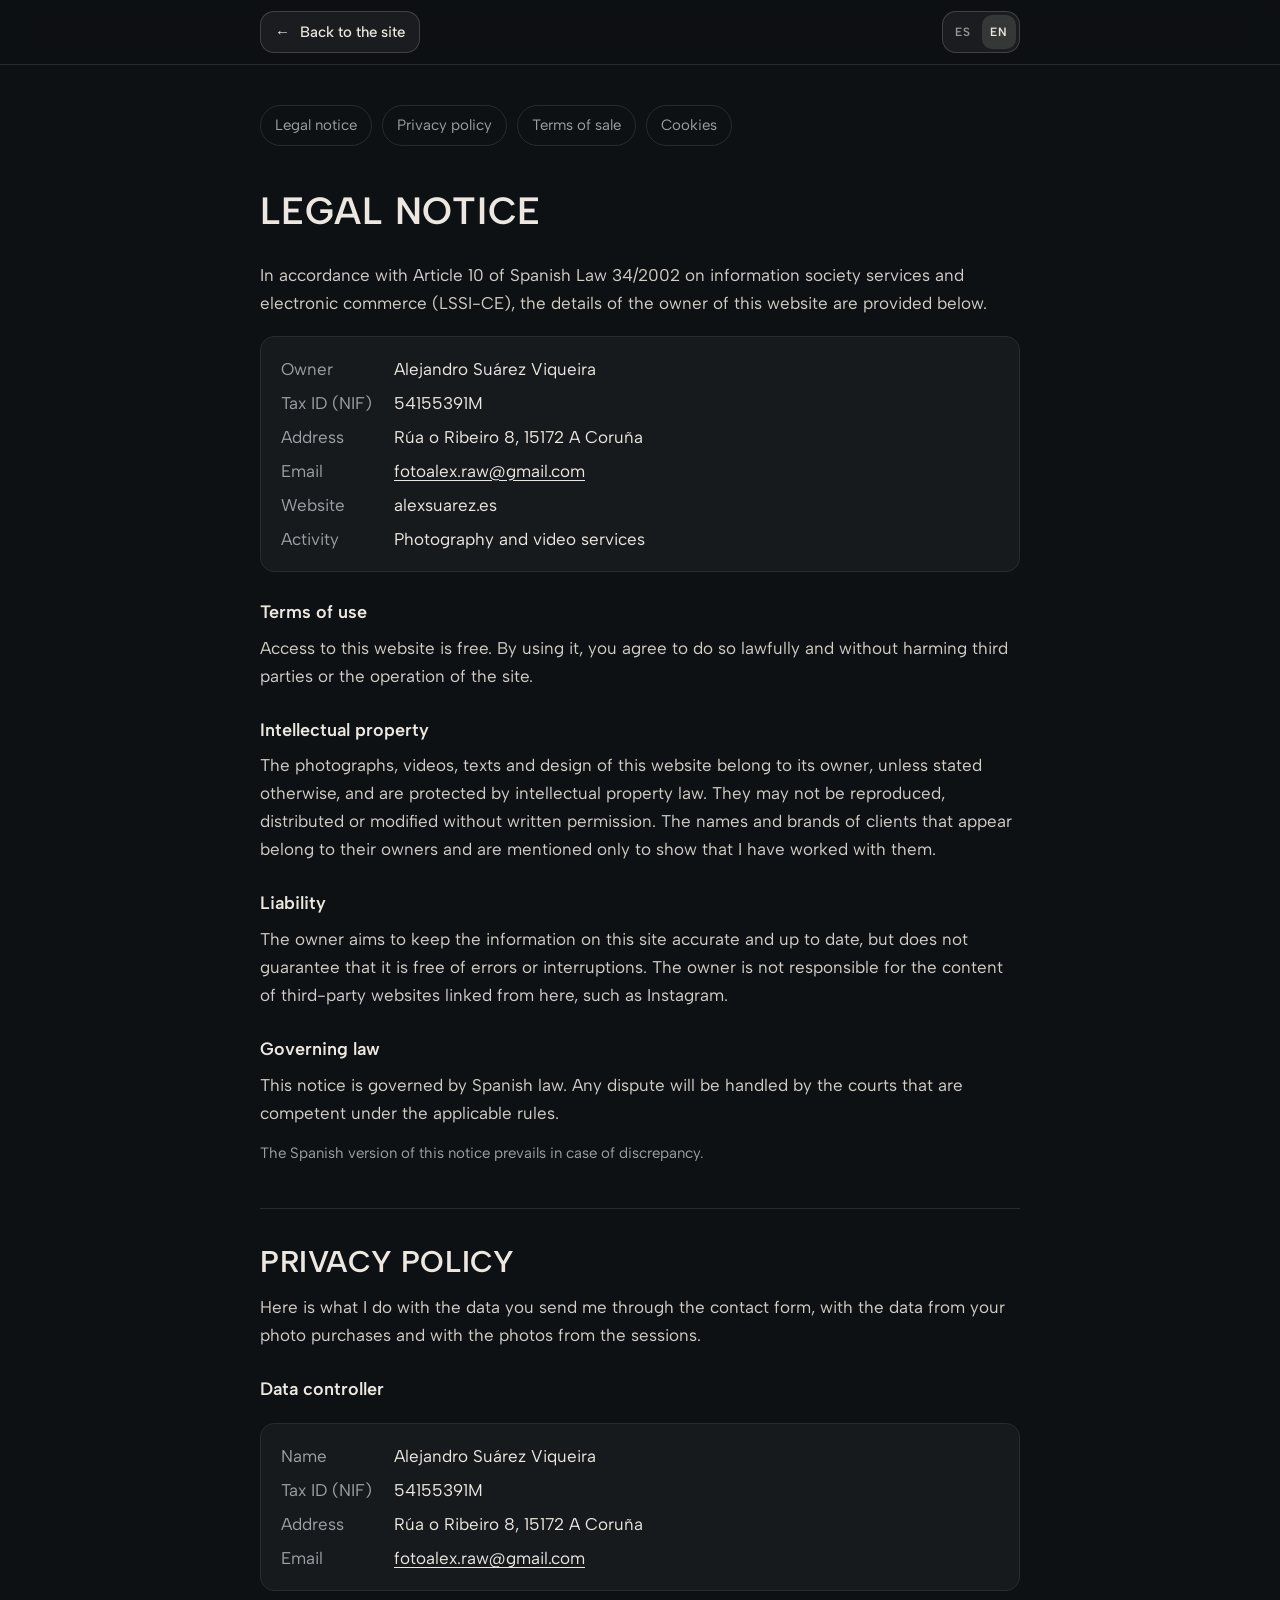
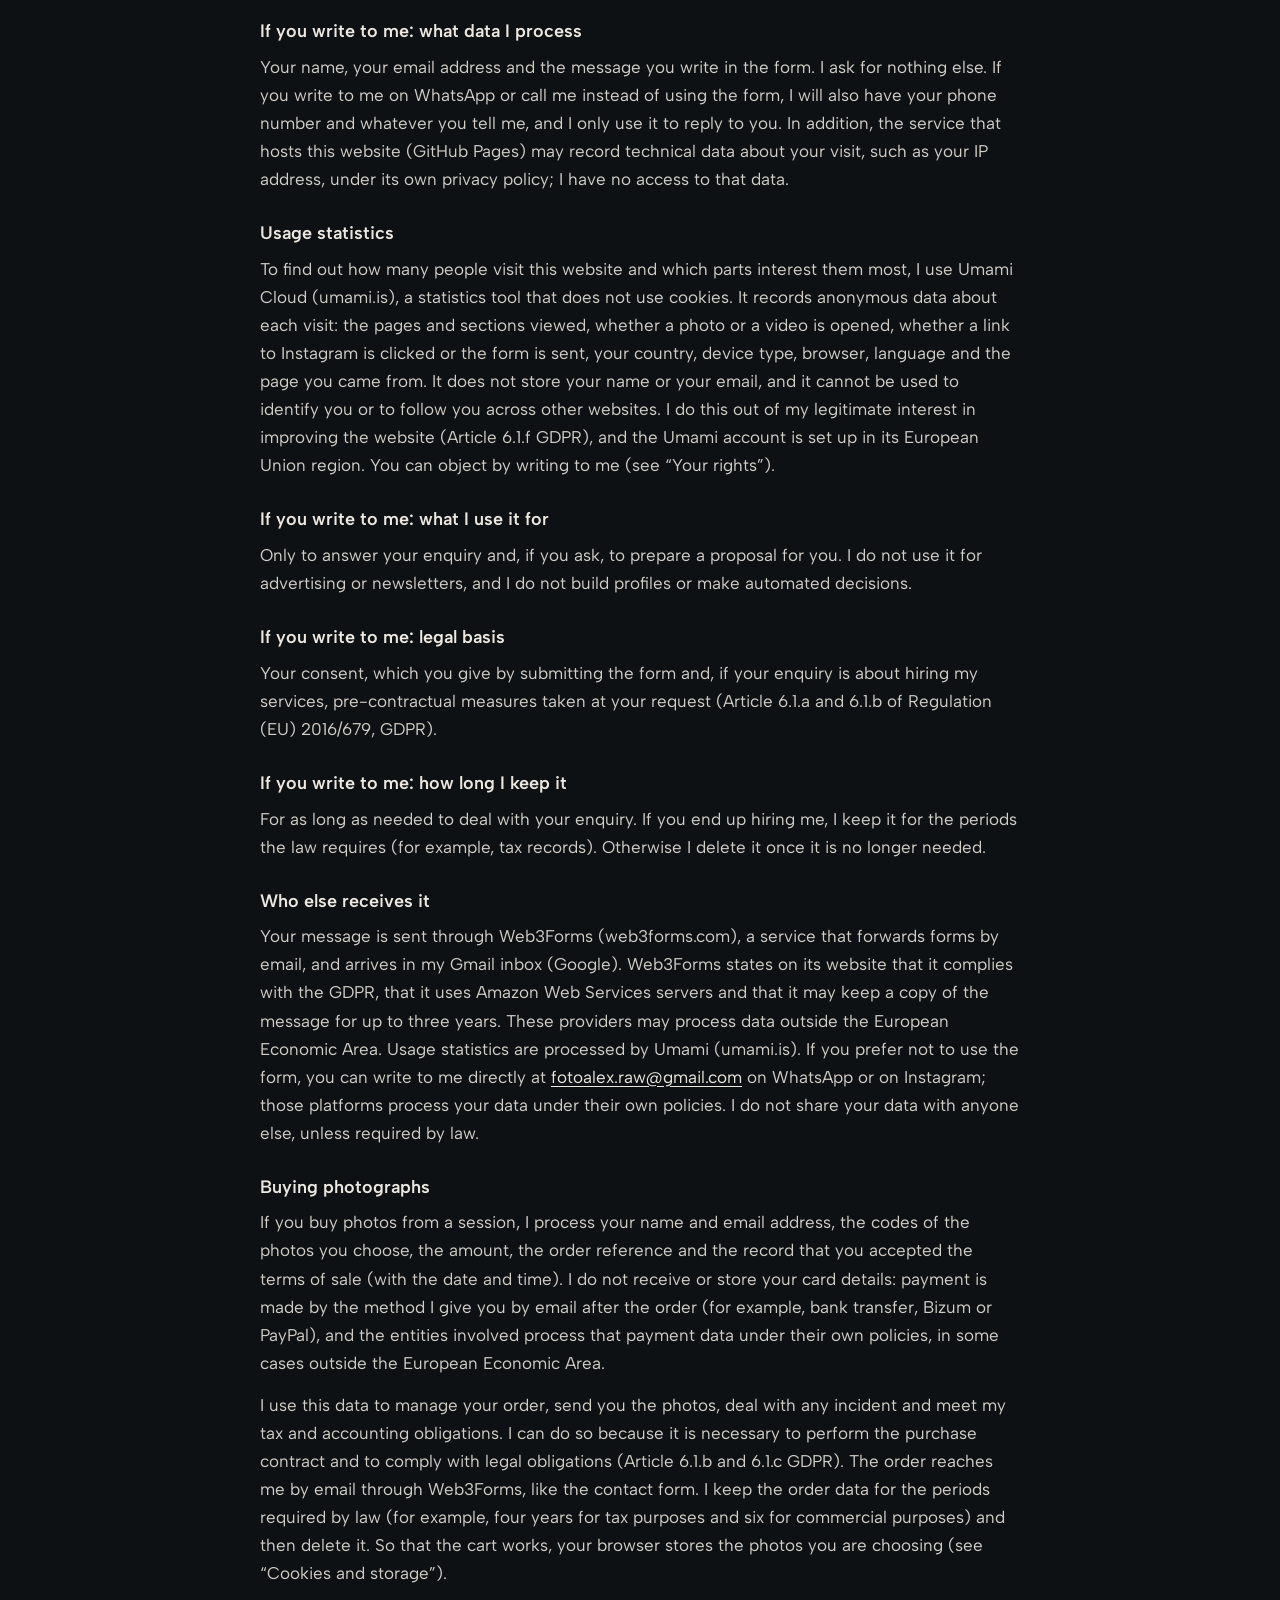
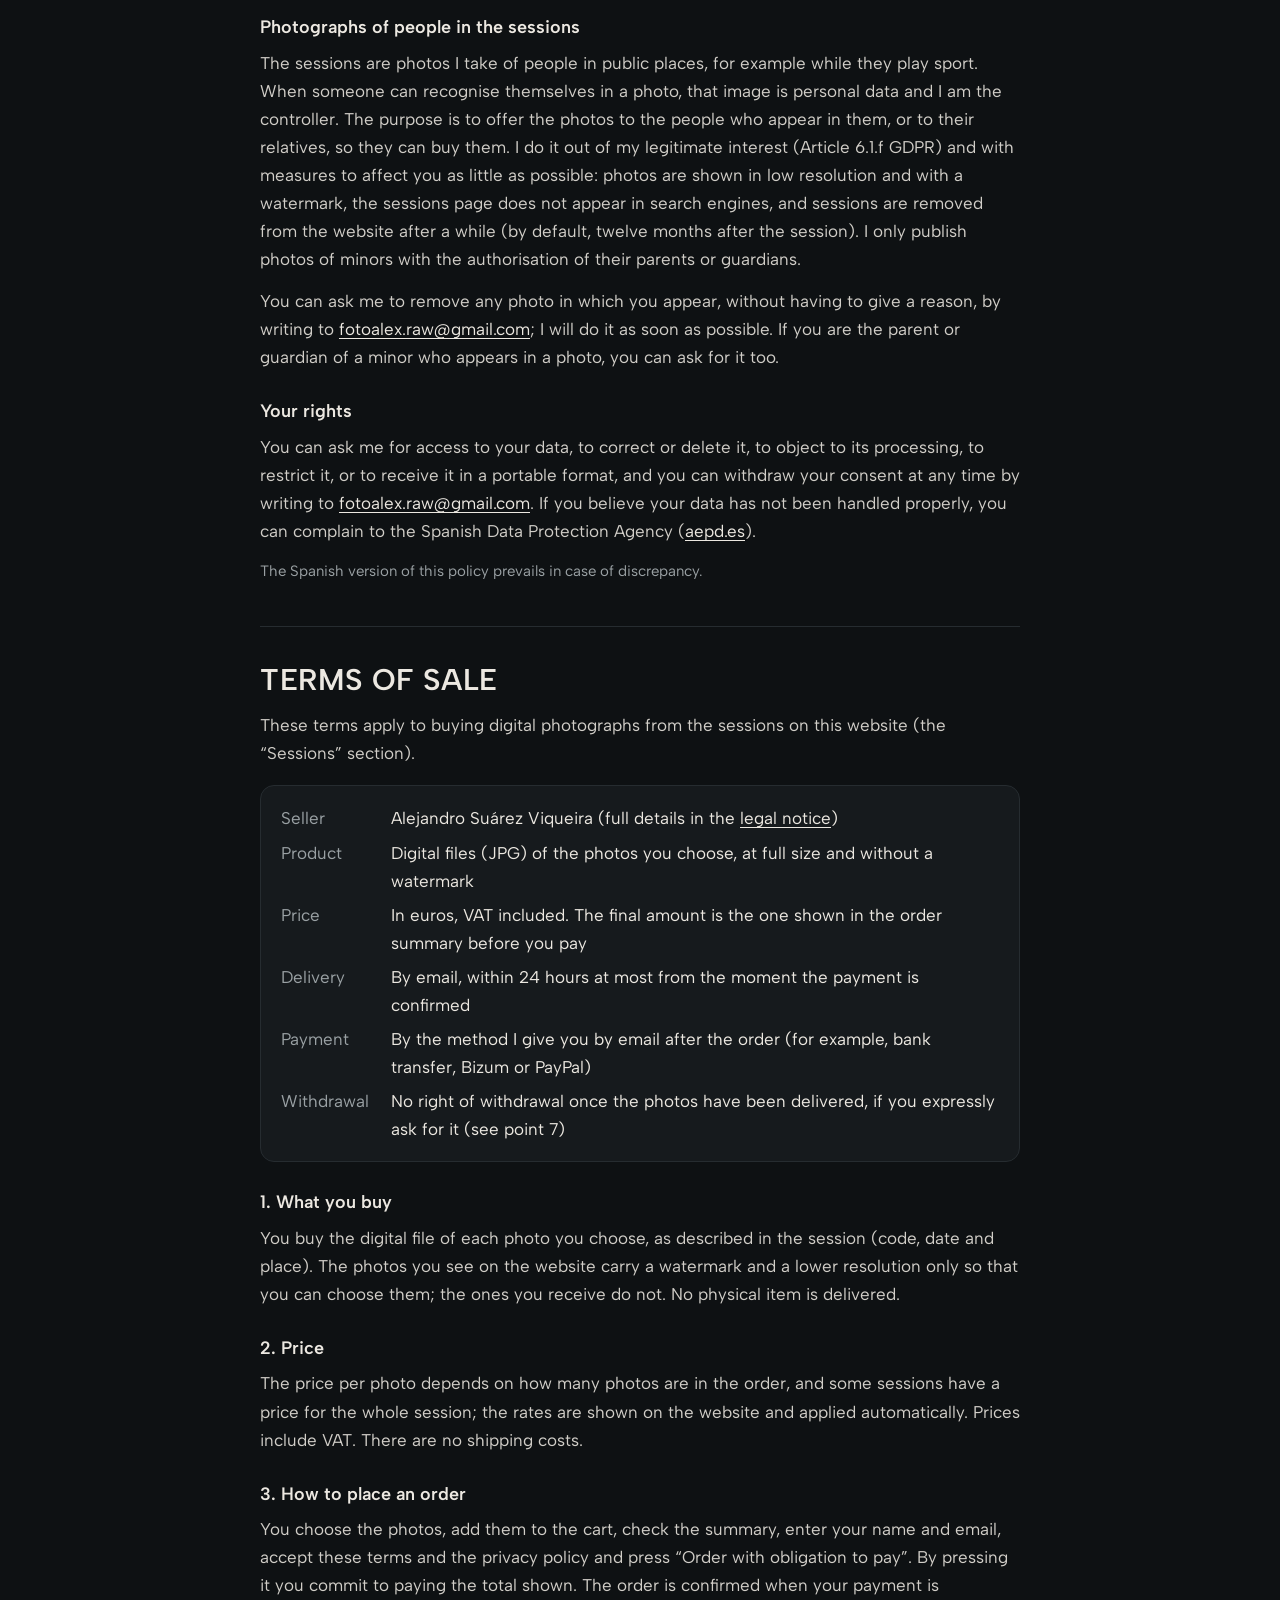
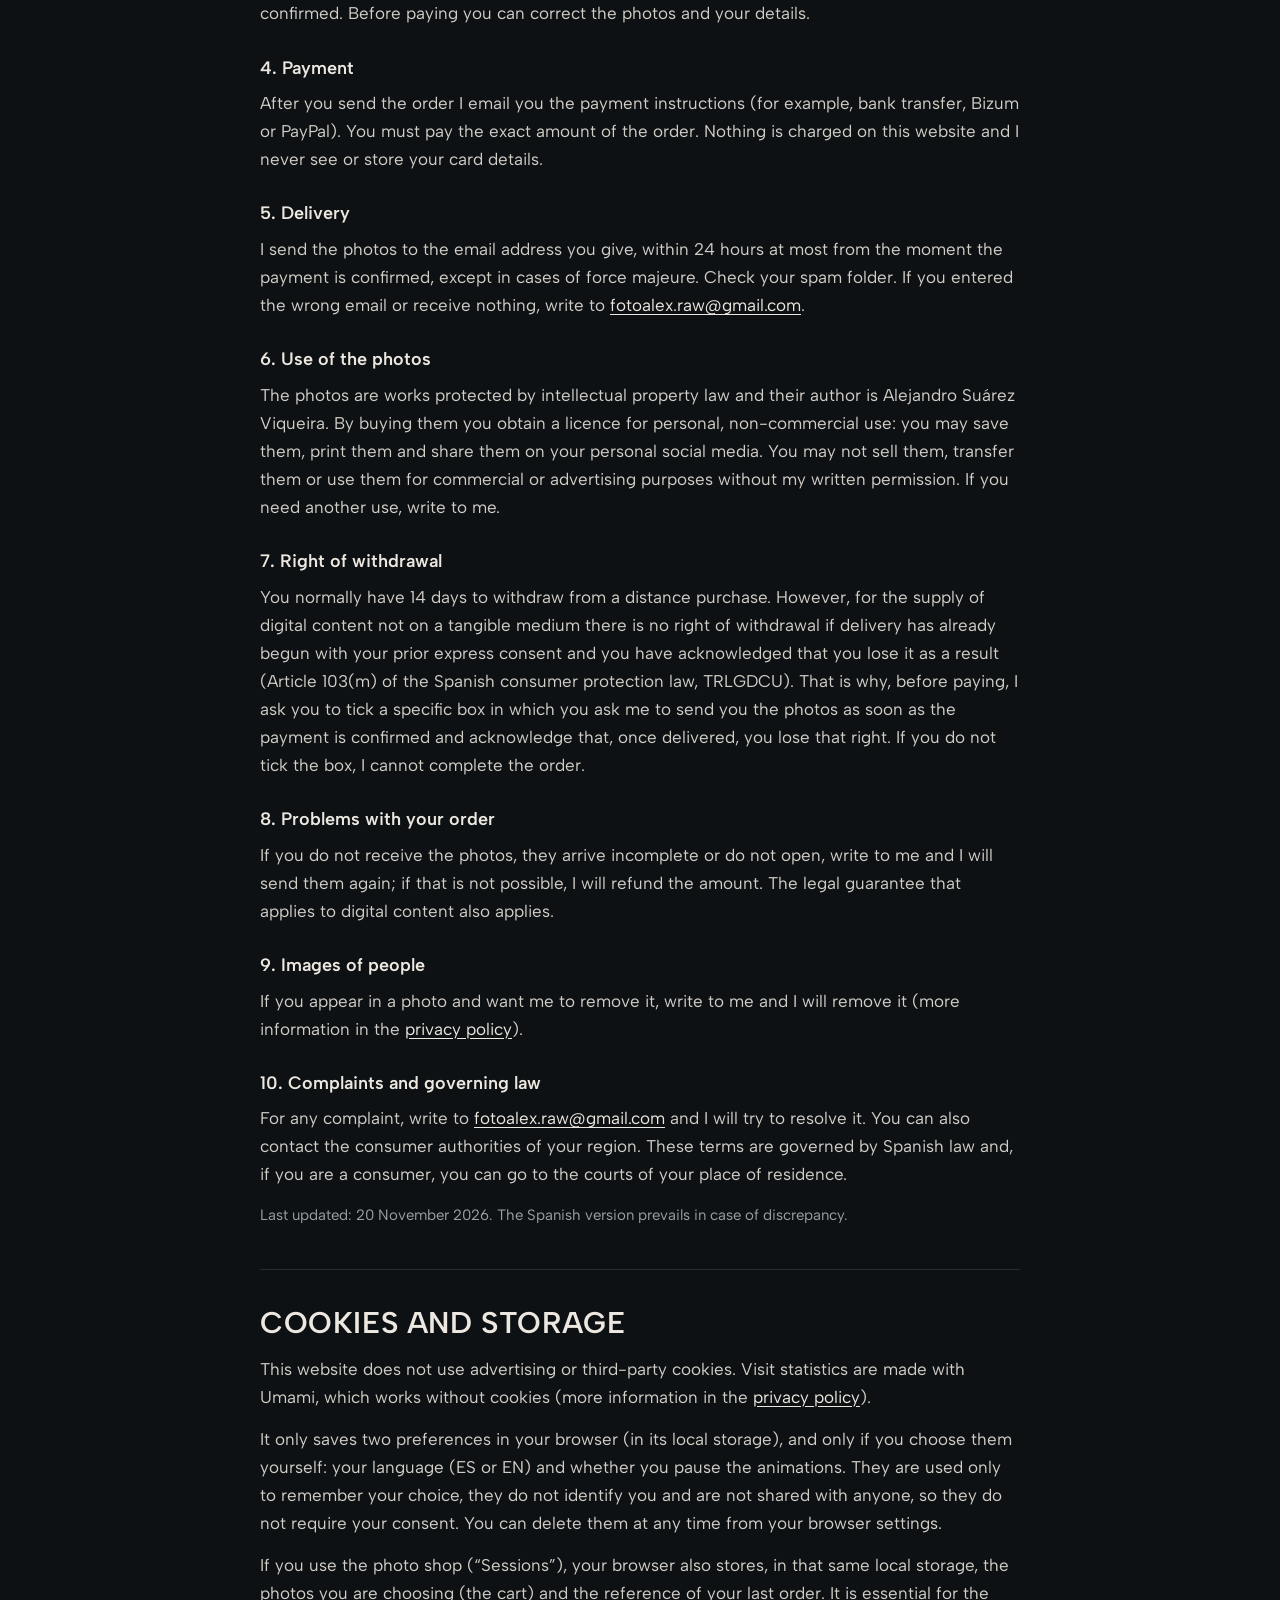
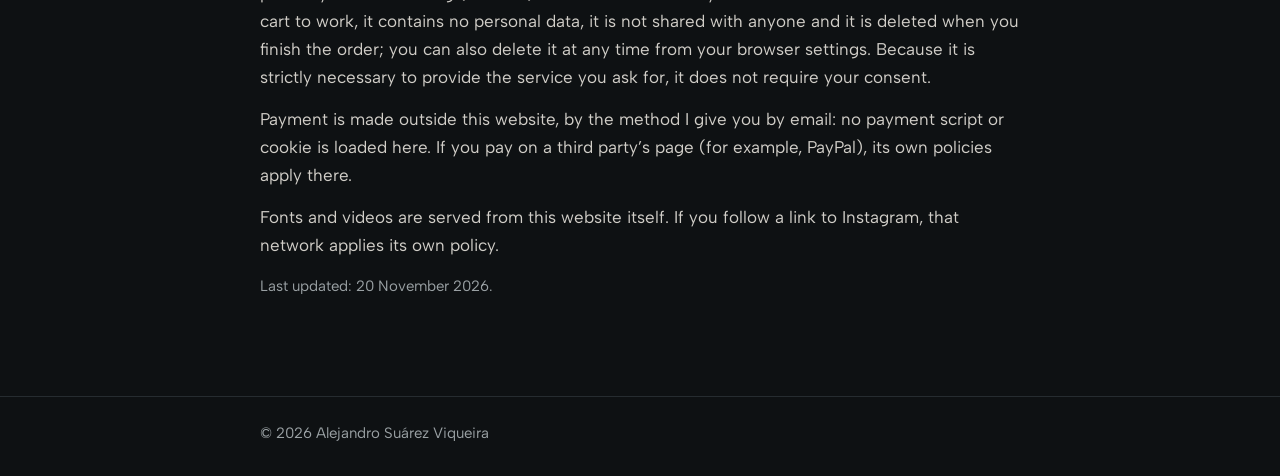
==== commit 24fcbbb0: "Tienda: sesión Basti, pedido manual, fotos en repositorio aparte" ====
--- a/legal.html
+++ b/legal.html
@@ -3,8 +3,8 @@
 <head>
 <meta charset="utf-8">
 <meta name="viewport" content="width=device-width, initial-scale=1, viewport-fit=cover">
-<title>Aviso legal, privacidad y cookies · Alejandro Suárez</title>
-<meta name="description" content="Aviso legal, política de privacidad y cookies de la web de Alejandro Suárez, filmmaker en A Coruña.">
+<title>Aviso legal, privacidad, condiciones de venta y cookies · Alejandro Suárez</title>
+<meta name="description" content="Aviso legal, política de privacidad, condiciones de venta de fotografías y cookies de la web de Alejandro Suárez, filmmaker en A Coruña.">
 <meta name="theme-color" content="#0e1113">
 <link rel="icon" href="data:image/svg+xml,%3Csvg xmlns='http://www.w3.org/2000/svg' viewBox='0 0 32 32'%3E%3Crect width='32' height='32' fill='%230e1113'/%3E%3Ctext x='16' y='23' font-family='Arial,Helvetica,sans-serif' font-weight='700' font-size='20' text-anchor='middle' fill='%23ece8e1'%3EA%3C/text%3E%3C/svg%3E">
 <link rel="preload" href="fonts/albert-sans-latin-wght-normal.woff2" as="font" type="font/woff2" crossorigin>
@@ -109,6 +109,7 @@
   <nav class="nav-legal" aria-label="Secciones">
     <a href="#aviso-legal"><span class="es">Aviso legal</span><span class="en">Legal notice</span></a>
     <a href="#privacidad"><span class="es">Privacidad</span><span class="en">Privacy policy</span></a>
+    <a href="#condiciones"><span class="es">Condiciones de venta</span><span class="en">Terms of sale</span></a>
     <a href="#cookies"><span class="es">Cookies</span><span class="en">Cookies</span></a>
   </nav>
 
@@ -161,7 +162,7 @@
   <section id="privacidad">
     <div class="es">
       <h2>Política de privacidad</h2>
-      <p>Aquí te explico qué hago con los datos que me envías a través del formulario de contacto.</p>
+      <p>Aquí te explico qué hago con los datos que me envías a través del formulario de contacto, con los de tus compras de fotografías y con las fotos de las sesiones.</p>
       <h3>Responsable</h3>
       <dl>
         <dt>Nombre</dt><dd>Alejandro Suárez Viqueira</dd>
@@ -169,24 +170,30 @@
         <dt>Domicilio</dt><dd data-f="domicilio">XXXX-DOMICILIO</dd>
         <dt>Correo electrónico</dt><dd><a href="mailto:fotoalex.raw@gmail.com">fotoalex.raw@gmail.com</a></dd>
       </dl>
-      <h3>Qué datos trato</h3>
+      <h3>Si me escribes: qué datos trato</h3>
       <p>Tu nombre, tu correo electrónico y el mensaje que escribes en el formulario. No te pido nada más. Si en lugar del formulario me escribes por WhatsApp o me llamas, tendré además tu número de teléfono y lo que me cuentes, y solo lo uso para responderte. Además, el servicio que aloja la web (GitHub Pages) puede registrar datos técnicos de tu visita, como la dirección IP, según su propia política de privacidad; yo no tengo acceso a esos datos.</p>
       <h3>Estadísticas de uso</h3>
       <p>Para saber cuánta gente visita la web y qué partes interesan más, uso Umami Cloud (umami.is), una herramienta de estadísticas que no utiliza cookies. Registra datos anónimos de cada visita: las páginas y secciones que se ven, si se abre una foto o un vídeo, si se pulsa un enlace a Instagram o se envía el formulario, el país, el tipo de dispositivo, el navegador, el idioma y la página desde la que llegas. No guarda tu nombre ni tu correo, y no sirve para identificarte ni para seguirte por otras webs. Lo hago por mi interés legítimo en mejorar la web (artículo 6.1.f del RGPD), y la cuenta de Umami está configurada en su región de la Unión Europea. Puedes oponerte escribiéndome (mira «Tus derechos»).</p>
-      <h3>Para qué los uso</h3>
+      <h3>Si me escribes: para qué los uso</h3>
       <p>Solo para responder a tu consulta y, si me lo pides, prepararte una propuesta. No los uso para publicidad ni boletines, no elaboro perfiles ni tomo decisiones automatizadas.</p>
-      <h3>Por qué puedo tratarlos</h3>
+      <h3>Si me escribes: por qué puedo tratarlos</h3>
       <p>Por tu consentimiento, que das al enviar el formulario, y, si tu consulta es para contratar mis servicios, por la aplicación de medidas precontractuales a petición tuya (artículo 6.1.a y 6.1.b del Reglamento (UE) 2016/679, RGPD).</p>
-      <h3>Cuánto tiempo los conservo</h3>
+      <h3>Si me escribes: cuánto tiempo los conservo</h3>
       <p>El tiempo necesario para atender tu consulta. Si acabas contratando, los conservo durante los plazos que exige la ley (por ejemplo, los fiscales). Si no, los elimino cuando dejan de ser necesarios.</p>
       <h3>Quién más los recibe</h3>
       <p>Tu mensaje se envía mediante Web3Forms (web3forms.com), un servicio que reenvía formularios por correo, y llega a mi bandeja de Gmail (Google). Web3Forms indica en su web que cumple el RGPD, que utiliza servidores de Amazon Web Services y que puede guardar una copia del mensaje durante un máximo de tres años. Estos proveedores pueden tratar datos fuera del Espacio Económico Europeo. Las estadísticas de uso las procesa Umami (umami.is). Si prefieres no usar el formulario, puedes escribirme directamente a <a href="mailto:fotoalex.raw@gmail.com">fotoalex.raw@gmail.com</a> por WhatsApp o por Instagram; esas plataformas tratan tus datos según su propia política. No cedo tus datos a nadie más, salvo obligación legal.</p>
+      <h3>Compra de fotografías</h3>
+      <p>Si compras fotos de una sesión, trato tu nombre y tu correo electrónico, los códigos de las fotos que eliges, el importe, la referencia del pedido y la constancia de que has aceptado las condiciones de venta (con la fecha y la hora). No recibo ni guardo los datos de tu tarjeta: el pago se hace con el medio que te indico por correo después del pedido (por ejemplo, transferencia, Bizum o PayPal), y las entidades que intervienen tratan esos datos de pago según su propia política, también, en algunos casos, fuera del Espacio Económico Europeo.</p>
+      <p>Los uso para gestionar tu pedido, enviarte las fotos, atender cualquier incidencia y cumplir mis obligaciones fiscales y contables. Puedo hacerlo porque es necesario para ejecutar el contrato de compra y para cumplir obligaciones legales (artículo 6.1.b y 6.1.c del RGPD). El pedido me llega por correo a través de Web3Forms, igual que el formulario de contacto. Conservo los datos del pedido durante los plazos que exige la ley (por ejemplo, cuatro años a efectos fiscales y seis a efectos mercantiles) y después los elimino. Para que funcione el carrito, tu navegador guarda las fotos que vas eligiendo (mira «Cookies y almacenamiento»).</p>
+      <h3>Fotografías de personas en las sesiones</h3>
+      <p>Las sesiones son fotos que hago a personas en lugares públicos, por ejemplo mientras practican deporte. Cuando alguien se reconoce en una foto, esa imagen es un dato personal y yo soy el responsable. La finalidad es ofrecer las fotos a las propias personas que salen en ellas, o a sus familiares, para que puedan comprarlas. Lo hago por mi interés legítimo (artículo 6.1.f del RGPD) y con medidas para que te afecte lo menos posible: las fotos se muestran en baja resolución y con marca de agua, la página de sesiones no aparece en buscadores, y las sesiones se retiran de la web pasado un tiempo (por defecto, doce meses desde la sesión). Las fotos de menores solo las publico con la autorización de sus padres o tutores.</p>
+      <p>Puedes pedirme que retire cualquier foto en la que salgas, sin tener que dar explicaciones, escribiendo a <a href="mailto:fotoalex.raw@gmail.com">fotoalex.raw@gmail.com</a>; lo haré lo antes posible. Si eres el padre, la madre o el tutor de un menor que sale en una foto, puedes pedirlo igualmente.</p>
       <h3>Tus derechos</h3>
       <p>Puedes pedirme acceso a tus datos, que los rectifique o los suprima, oponerte a su tratamiento, limitarlo o recibirlos en un formato portable, y retirar tu consentimiento en cualquier momento escribiendo a <a href="mailto:fotoalex.raw@gmail.com">fotoalex.raw@gmail.com</a>. Si crees que no he tratado bien tus datos, puedes reclamar ante la Agencia Española de Protección de Datos (<a href="https://www.aepd.es" target="_blank" rel="noopener">aepd.es</a>).</p>
     </div>
     <div class="en">
       <h2>Privacy policy</h2>
-      <p>Here is what I do with the data you send me through the contact form.</p>
+      <p>Here is what I do with the data you send me through the contact form, with the data from your photo purchases and with the photos from the sessions.</p>
       <h3>Data controller</h3>
       <dl>
         <dt>Name</dt><dd>Alejandro Suárez Viqueira</dd>
@@ -194,21 +201,97 @@
         <dt>Address</dt><dd data-f="domicilio">XXXX-DOMICILIO</dd>
         <dt>Email</dt><dd><a href="mailto:fotoalex.raw@gmail.com">fotoalex.raw@gmail.com</a></dd>
       </dl>
-      <h3>What data I process</h3>
+      <h3>If you write to me: what data I process</h3>
       <p>Your name, your email address and the message you write in the form. I ask for nothing else. If you write to me on WhatsApp or call me instead of using the form, I will also have your phone number and whatever you tell me, and I only use it to reply to you. In addition, the service that hosts this website (GitHub Pages) may record technical data about your visit, such as your IP address, under its own privacy policy; I have no access to that data.</p>
       <h3>Usage statistics</h3>
       <p>To find out how many people visit this website and which parts interest them most, I use Umami Cloud (umami.is), a statistics tool that does not use cookies. It records anonymous data about each visit: the pages and sections viewed, whether a photo or a video is opened, whether a link to Instagram is clicked or the form is sent, your country, device type, browser, language and the page you came from. It does not store your name or your email, and it cannot be used to identify you or to follow you across other websites. I do this out of my legitimate interest in improving the website (Article 6.1.f GDPR), and the Umami account is set up in its European Union region. You can object by writing to me (see “Your rights”).</p>
-      <h3>What I use it for</h3>
+      <h3>If you write to me: what I use it for</h3>
       <p>Only to answer your enquiry and, if you ask, to prepare a proposal for you. I do not use it for advertising or newsletters, and I do not build profiles or make automated decisions.</p>
-      <h3>Legal basis</h3>
+      <h3>If you write to me: legal basis</h3>
       <p>Your consent, which you give by submitting the form and, if your enquiry is about hiring my services, pre-contractual measures taken at your request (Article 6.1.a and 6.1.b of Regulation (EU) 2016/679, GDPR).</p>
-      <h3>How long I keep it</h3>
+      <h3>If you write to me: how long I keep it</h3>
       <p>For as long as needed to deal with your enquiry. If you end up hiring me, I keep it for the periods the law requires (for example, tax records). Otherwise I delete it once it is no longer needed.</p>
       <h3>Who else receives it</h3>
       <p>Your message is sent through Web3Forms (web3forms.com), a service that forwards forms by email, and arrives in my Gmail inbox (Google). Web3Forms states on its website that it complies with the GDPR, that it uses Amazon Web Services servers and that it may keep a copy of the message for up to three years. These providers may process data outside the European Economic Area. Usage statistics are processed by Umami (umami.is). If you prefer not to use the form, you can write to me directly at <a href="mailto:fotoalex.raw@gmail.com">fotoalex.raw@gmail.com</a> on WhatsApp or on Instagram; those platforms process your data under their own policies. I do not share your data with anyone else, unless required by law.</p>
+      <h3>Buying photographs</h3>
+      <p>If you buy photos from a session, I process your name and email address, the codes of the photos you choose, the amount, the order reference and the record that you accepted the terms of sale (with the date and time). I do not receive or store your card details: payment is made by the method I give you by email after the order (for example, bank transfer, Bizum or PayPal), and the entities involved process that payment data under their own policies, in some cases outside the European Economic Area.</p>
+      <p>I use this data to manage your order, send you the photos, deal with any incident and meet my tax and accounting obligations. I can do so because it is necessary to perform the purchase contract and to comply with legal obligations (Article 6.1.b and 6.1.c GDPR). The order reaches me by email through Web3Forms, like the contact form. I keep the order data for the periods required by law (for example, four years for tax purposes and six for commercial purposes) and then delete it. So that the cart works, your browser stores the photos you are choosing (see “Cookies and storage”).</p>
+      <h3>Photographs of people in the sessions</h3>
+      <p>The sessions are photos I take of people in public places, for example while they play sport. When someone can recognise themselves in a photo, that image is personal data and I am the controller. The purpose is to offer the photos to the people who appear in them, or to their relatives, so they can buy them. I do it out of my legitimate interest (Article 6.1.f GDPR) and with measures to affect you as little as possible: photos are shown in low resolution and with a watermark, the sessions page does not appear in search engines, and sessions are removed from the website after a while (by default, twelve months after the session). I only publish photos of minors with the authorisation of their parents or guardians.</p>
+      <p>You can ask me to remove any photo in which you appear, without having to give a reason, by writing to <a href="mailto:fotoalex.raw@gmail.com">fotoalex.raw@gmail.com</a>; I will do it as soon as possible. If you are the parent or guardian of a minor who appears in a photo, you can ask for it too.</p>
       <h3>Your rights</h3>
       <p>You can ask me for access to your data, to correct or delete it, to object to its processing, to restrict it, or to receive it in a portable format, and you can withdraw your consent at any time by writing to <a href="mailto:fotoalex.raw@gmail.com">fotoalex.raw@gmail.com</a>. If you believe your data has not been handled properly, you can complain to the Spanish Data Protection Agency (<a href="https://www.aepd.es" target="_blank" rel="noopener">aepd.es</a>).</p>
       <p class="upd">The Spanish version of this policy prevails in case of discrepancy.</p>
+    </div>
+  </section>
+
+  <!-- ============================ CONDICIONES DE VENTA ============================ -->
+  <section id="condiciones">
+    <div class="es">
+      <h2>Condiciones de venta</h2>
+      <p>Estas condiciones se aplican a la compra de fotografías digitales de las sesiones de esta web (apartado «Sesiones»).</p>
+      <dl>
+        <dt>Vendedor</dt><dd>Alejandro Suárez Viqueira (datos completos en el <a href="#aviso-legal">aviso legal</a>)</dd>
+        <dt>Producto</dt><dd>Archivos digitales (JPG) de las fotos que elijas, a tamaño completo y sin marca de agua</dd>
+        <dt>Precio</dt><dd>En euros, IVA incluido. El importe final es el que ves en el resumen del pedido antes de pagar</dd>
+        <dt>Entrega</dt><dd>Por correo electrónico, en un máximo de 24 horas desde que se confirme el pago</dd>
+        <dt>Pago</dt><dd>Con el medio que te indico por correo tras el pedido (por ejemplo, transferencia, Bizum o PayPal)</dd>
+        <dt>Desistimiento</dt><dd>No hay derecho de desistimiento una vez entregadas las fotos, si lo pides expresamente (ver punto 7)</dd>
+      </dl>
+      <h3>1. Qué compras</h3>
+      <p>Compras el archivo digital de cada foto elegida, tal como se describe en la sesión (código, fecha y lugar). Las fotos que ves en la web llevan marca de agua y menor resolución solo para poder elegirlas; las que recibes no la llevan. No se entrega ningún soporte físico.</p>
+      <h3>2. Precio</h3>
+      <p>El precio por foto depende de cuántas fotos haya en el pedido, y algunas sesiones tienen un precio para toda la sesión; las tarifas se ven en la propia web y se aplican automáticamente. Los precios incluyen el IVA. No hay gastos de envío.</p>
+      <h3>3. Cómo se hace el pedido</h3>
+      <p>Eliges las fotos, las añades al carrito, revisas el resumen, escribes tu nombre y tu correo, aceptas estas condiciones y la política de privacidad y pulsas «Pedido con obligación de pago». Al pulsarlo te comprometes a pagar el total indicado. El pedido queda confirmado cuando se confirma tu pago. Antes de pagar puedes corregir las fotos y tus datos.</p>
+      <h3>4. Pago</h3>
+      <p>Tras enviar el pedido te escribo por correo con las instrucciones de pago (por ejemplo, transferencia, Bizum o PayPal). Debes pagar el importe exacto del pedido. En esta web no se cobra nada y yo no veo ni guardo los datos de tu tarjeta.</p>
+      <h3>5. Entrega</h3>
+      <p>Te envío las fotos a la dirección de correo que indiques, en un máximo de 24 horas desde que se confirme el pago, salvo causa de fuerza mayor. Revisa la carpeta de spam. Si te has equivocado de correo o no recibes nada, escríbeme a <a href="mailto:fotoalex.raw@gmail.com">fotoalex.raw@gmail.com</a>.</p>
+      <h3>6. Uso de las fotos</h3>
+      <p>Las fotos son obras protegidas por la propiedad intelectual y su autor es Alejandro Suárez Viqueira. Al comprarlas obtienes una licencia de uso personal y no comercial: puedes guardarlas, imprimirlas y compartirlas en tus redes personales. No puedes venderlas, cederlas ni usarlas con fines comerciales o publicitarios sin mi autorización por escrito. Si necesitas otro uso, escríbeme.</p>
+      <h3>7. Derecho de desistimiento</h3>
+      <p>Normalmente tienes 14 días para desistir de una compra a distancia. Pero en el suministro de contenido digital sin soporte material no hay derecho de desistimiento si la entrega ya ha comenzado con tu consentimiento previo y expreso y has reconocido que, por ello, lo pierdes (artículo 103.m del Texto Refundido de la Ley General para la Defensa de los Consumidores y Usuarios). Por eso, antes de pagar, te pido marcar una casilla específica en la que solicitas que te envíe las fotos en cuanto se confirme el pago y reconoces que, una vez entregadas, pierdes ese derecho. Si no marcas la casilla, no puedo completar el pedido.</p>
+      <h3>8. Problemas con tu pedido</h3>
+      <p>Si no recibes las fotos, llegan incompletas o no se abren, escríbeme y te las reenvío; si no fuera posible, te devuelvo el importe. Se aplica además la garantía legal que corresponda a los contenidos digitales.</p>
+      <h3>9. Imágenes de personas</h3>
+      <p>Si sales en una foto y quieres que la retire, escríbeme y la retiraré (más información en la <a href="#privacidad">política de privacidad</a>).</p>
+      <h3>10. Reclamaciones y ley aplicable</h3>
+      <p>Para cualquier reclamación, escríbeme a <a href="mailto:fotoalex.raw@gmail.com">fotoalex.raw@gmail.com</a> e intentaré resolverla. También puedes acudir a los organismos de consumo de tu comunidad autónoma. Estas condiciones se rigen por la legislación española y, si eres consumidor, puedes acudir a los juzgados de tu domicilio.</p>
+      <p class="upd">Última actualización: 20 de noviembre de 2026.</p>
+    </div>
+    <div class="en">
+      <h2>Terms of sale</h2>
+      <p>These terms apply to buying digital photographs from the sessions on this website (the “Sessions” section).</p>
+      <dl>
+        <dt>Seller</dt><dd>Alejandro Suárez Viqueira (full details in the <a href="#aviso-legal">legal notice</a>)</dd>
+        <dt>Product</dt><dd>Digital files (JPG) of the photos you choose, at full size and without a watermark</dd>
+        <dt>Price</dt><dd>In euros, VAT included. The final amount is the one shown in the order summary before you pay</dd>
+        <dt>Delivery</dt><dd>By email, within 24 hours at most from the moment the payment is confirmed</dd>
+        <dt>Payment</dt><dd>By the method I give you by email after the order (for example, bank transfer, Bizum or PayPal)</dd>
+        <dt>Withdrawal</dt><dd>No right of withdrawal once the photos have been delivered, if you expressly ask for it (see point 7)</dd>
+      </dl>
+      <h3>1. What you buy</h3>
+      <p>You buy the digital file of each photo you choose, as described in the session (code, date and place). The photos you see on the website carry a watermark and a lower resolution only so that you can choose them; the ones you receive do not. No physical item is delivered.</p>
+      <h3>2. Price</h3>
+      <p>The price per photo depends on how many photos are in the order, and some sessions have a price for the whole session; the rates are shown on the website and applied automatically. Prices include VAT. There are no shipping costs.</p>
+      <h3>3. How to place an order</h3>
+      <p>You choose the photos, add them to the cart, check the summary, enter your name and email, accept these terms and the privacy policy and press “Order with obligation to pay”. By pressing it you commit to paying the total shown. The order is confirmed when your payment is confirmed. Before paying you can correct the photos and your details.</p>
+      <h3>4. Payment</h3>
+      <p>After you send the order I email you the payment instructions (for example, bank transfer, Bizum or PayPal). You must pay the exact amount of the order. Nothing is charged on this website and I never see or store your card details.</p>
+      <h3>5. Delivery</h3>
+      <p>I send the photos to the email address you give, within 24 hours at most from the moment the payment is confirmed, except in cases of force majeure. Check your spam folder. If you entered the wrong email or receive nothing, write to <a href="mailto:fotoalex.raw@gmail.com">fotoalex.raw@gmail.com</a>.</p>
+      <h3>6. Use of the photos</h3>
+      <p>The photos are works protected by intellectual property law and their author is Alejandro Suárez Viqueira. By buying them you obtain a licence for personal, non-commercial use: you may save them, print them and share them on your personal social media. You may not sell them, transfer them or use them for commercial or advertising purposes without my written permission. If you need another use, write to me.</p>
+      <h3>7. Right of withdrawal</h3>
+      <p>You normally have 14 days to withdraw from a distance purchase. However, for the supply of digital content not on a tangible medium there is no right of withdrawal if delivery has already begun with your prior express consent and you have acknowledged that you lose it as a result (Article 103(m) of the Spanish consumer protection law, TRLGDCU). That is why, before paying, I ask you to tick a specific box in which you ask me to send you the photos as soon as the payment is confirmed and acknowledge that, once delivered, you lose that right. If you do not tick the box, I cannot complete the order.</p>
+      <h3>8. Problems with your order</h3>
+      <p>If you do not receive the photos, they arrive incomplete or do not open, write to me and I will send them again; if that is not possible, I will refund the amount. The legal guarantee that applies to digital content also applies.</p>
+      <h3>9. Images of people</h3>
+      <p>If you appear in a photo and want me to remove it, write to me and I will remove it (more information in the <a href="#privacidad">privacy policy</a>).</p>
+      <h3>10. Complaints and governing law</h3>
+      <p>For any complaint, write to <a href="mailto:fotoalex.raw@gmail.com">fotoalex.raw@gmail.com</a> and I will try to resolve it. You can also contact the consumer authorities of your region. These terms are governed by Spanish law and, if you are a consumer, you can go to the courts of your place of residence.</p>
+      <p class="upd">Last updated: 20 November 2026. The Spanish version prevails in case of discrepancy.</p>
     </div>
   </section>
 
@@ -218,15 +301,19 @@
       <h2>Cookies y almacenamiento</h2>
       <p>Esta web no usa cookies de publicidad ni de terceros. Las estadísticas de visitas se hacen con Umami, que funciona sin cookies (más información en la <a href="#privacidad">política de privacidad</a>).</p>
       <p>Solo guarda en tu navegador (en su almacenamiento local) dos preferencias, y únicamente si las eliges tú: el idioma (ES o EN) y si pausas las animaciones. Sirven solo para recordar tu elección, no te identifican ni se comparten con nadie, y por eso no necesitan tu consentimiento. Puedes borrarlas cuando quieras desde los ajustes de tu navegador.</p>
+      <p>Si usas la tienda de fotos («Sesiones»), tu navegador guarda además, en ese mismo almacenamiento local, las fotos que vas eligiendo (el carrito) y la referencia de tu último pedido. Es imprescindible para que el carrito funcione, no contiene datos personales, no se comparte con nadie y se borra al terminar el pedido; también puedes borrarlo cuando quieras desde los ajustes de tu navegador. Por ser estrictamente necesario para prestarte el servicio que pides, no necesita tu consentimiento.</p>
+      <p>El pago se hace fuera de esta web, con el medio que te indico por correo: aquí no se carga ningún script ni cookie de ningún medio de pago. Si pagas en la página de un tercero (por ejemplo, PayPal), allí se aplican sus propias políticas.</p>
       <p>Las tipografías y los vídeos se sirven desde la propia web. Si pulsas un enlace a Instagram, esa red aplica su propia política.</p>
-      <p class="upd">Última actualización: 19 de noviembre de 2026.</p>
+      <p class="upd">Última actualización: 20 de noviembre de 2026.</p>
     </div>
     <div class="en">
       <h2>Cookies and storage</h2>
       <p>This website does not use advertising or third-party cookies. Visit statistics are made with Umami, which works without cookies (more information in the <a href="#privacidad">privacy policy</a>).</p>
       <p>It only saves two preferences in your browser (in its local storage), and only if you choose them yourself: your language (ES or EN) and whether you pause the animations. They are used only to remember your choice, they do not identify you and are not shared with anyone, so they do not require your consent. You can delete them at any time from your browser settings.</p>
+      <p>If you use the photo shop (“Sessions”), your browser also stores, in that same local storage, the photos you are choosing (the cart) and the reference of your last order. It is essential for the cart to work, it contains no personal data, it is not shared with anyone and it is deleted when you finish the order; you can also delete it at any time from your browser settings. Because it is strictly necessary to provide the service you ask for, it does not require your consent.</p>
+      <p>Payment is made outside this website, by the method I give you by email: no payment script or cookie is loaded here. If you pay on a third party’s page (for example, PayPal), its own policies apply there.</p>
       <p>Fonts and videos are served from this website itself. If you follow a link to Instagram, that network applies its own policy.</p>
-      <p class="upd">Last updated: 19 November 2026.</p>
+      <p class="upd">Last updated: 20 November 2026.</p>
     </div>
   </section>
 </main>
@@ -248,7 +335,7 @@
   document.getElementById('warn').classList.toggle('on', pend);
 
   /* Selector de idioma (usa la misma clave que la web principal, para que se recuerde la elección) */
-  var TITLE = { es: 'Aviso legal, privacidad y cookies · Alejandro Suárez', en: 'Legal notice, privacy and cookies · Alejandro Suárez' };
+  var TITLE = { es: 'Aviso legal, privacidad, condiciones de venta y cookies · Alejandro Suárez', en: 'Legal notice, privacy, terms of sale and cookies · Alejandro Suárez' };
   function set(lang, remember) {
     root.lang = lang; document.title = TITLE[lang];
     Array.prototype.forEach.call(document.querySelectorAll('.lang button'), function (b) { b.setAttribute('aria-pressed', b.getAttribute('data-lang') === lang ? 'true' : 'false'); });
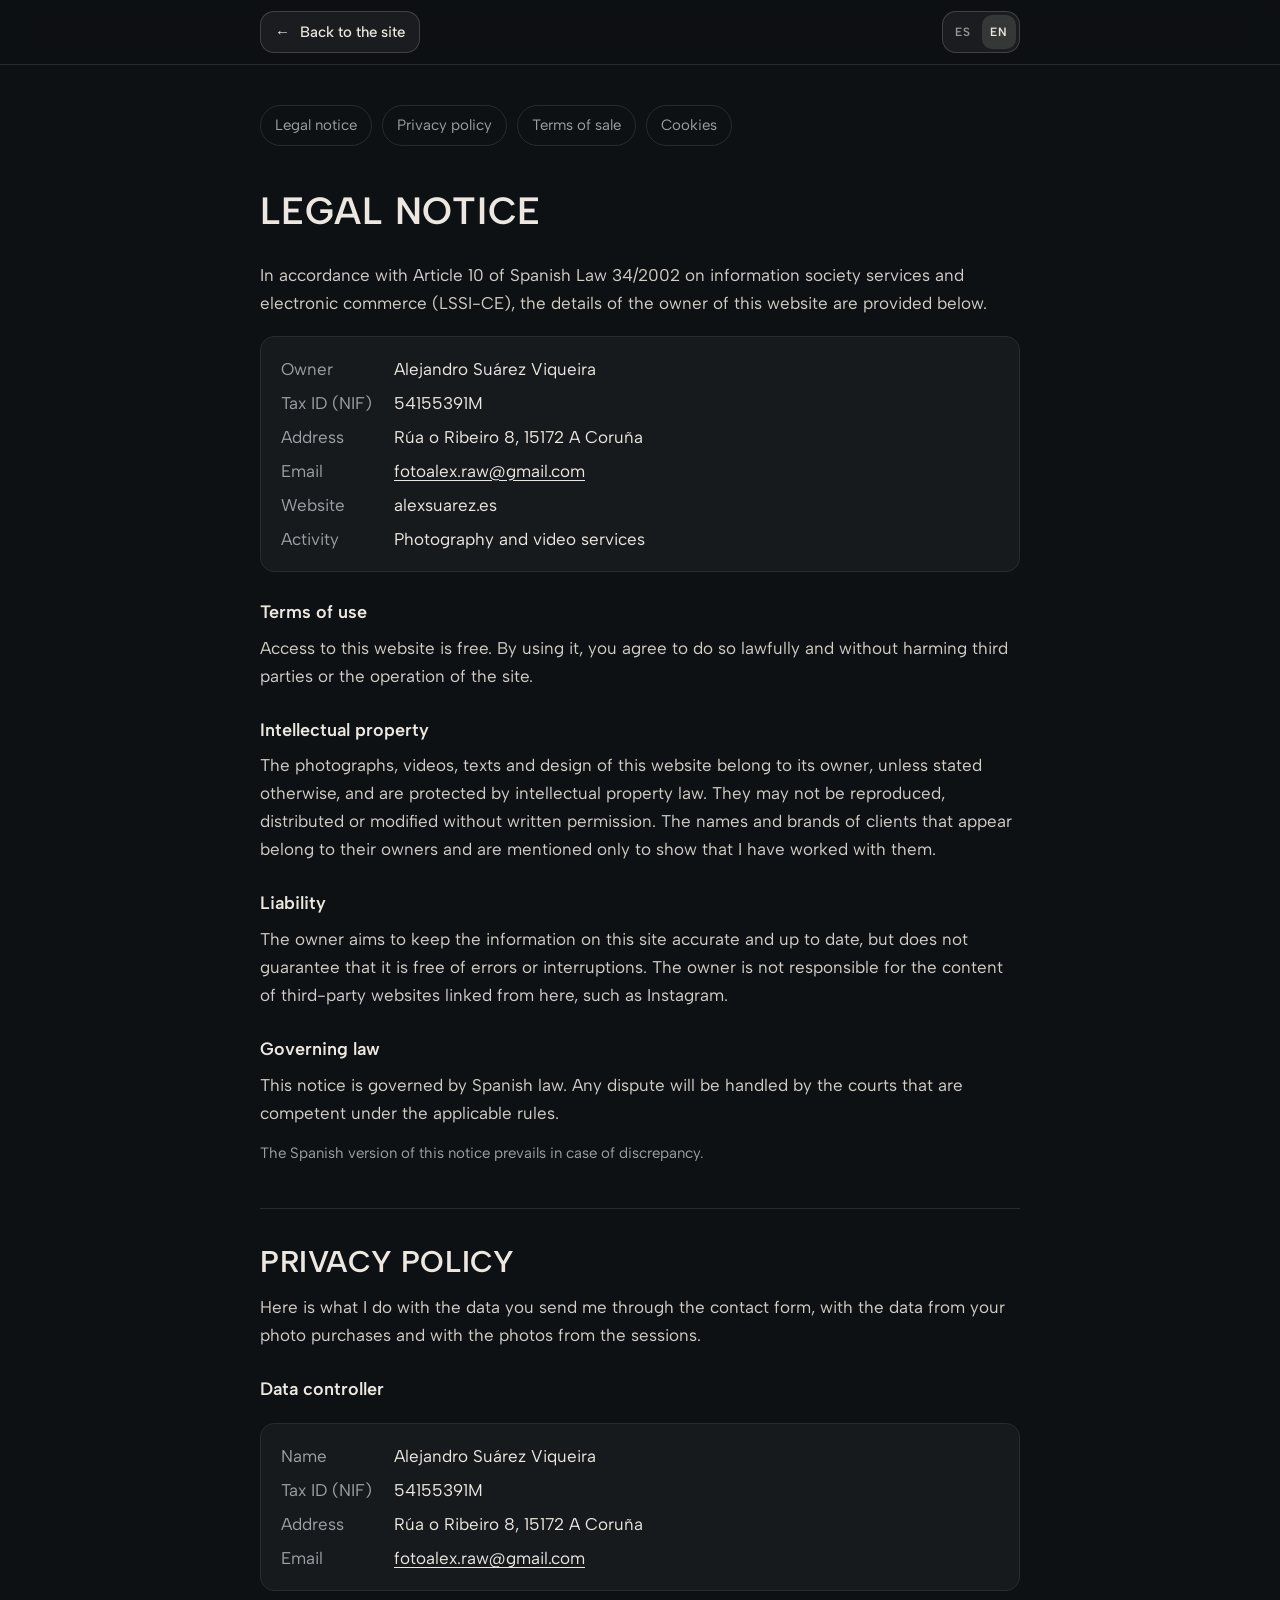
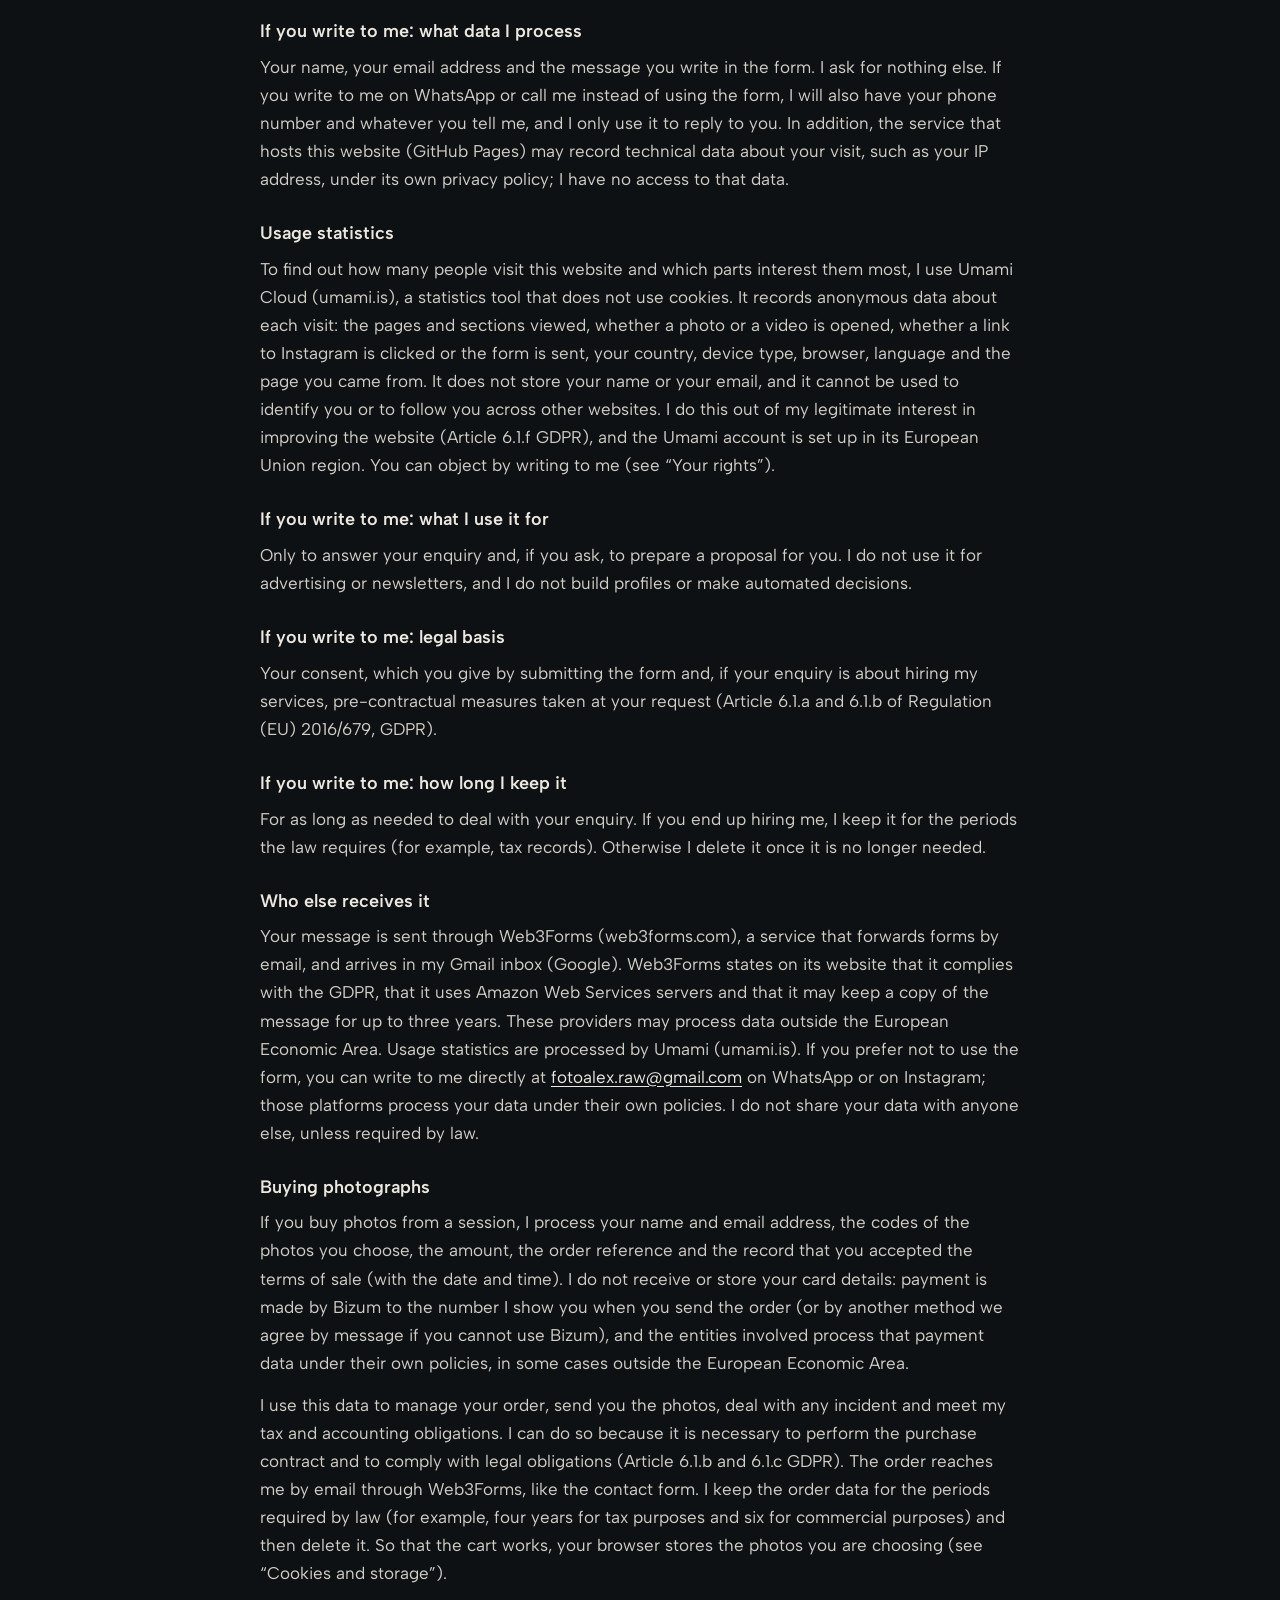
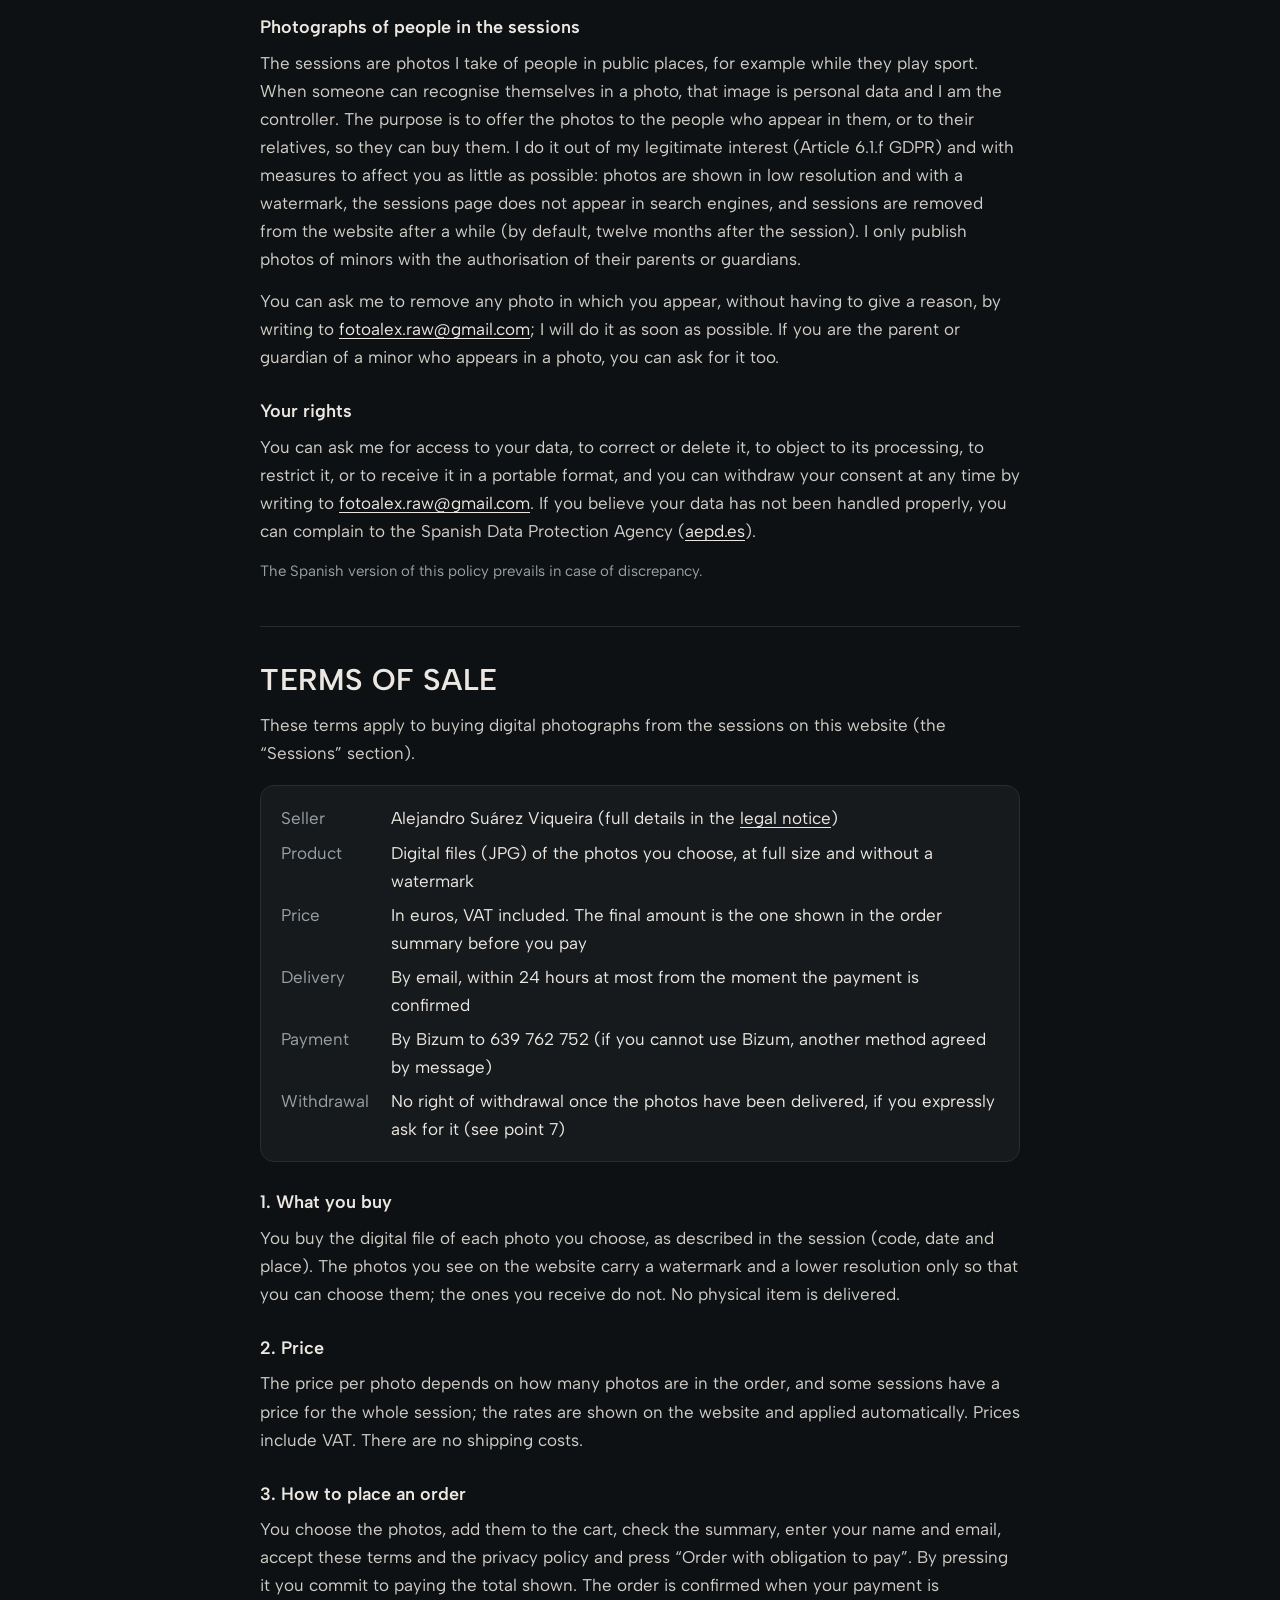
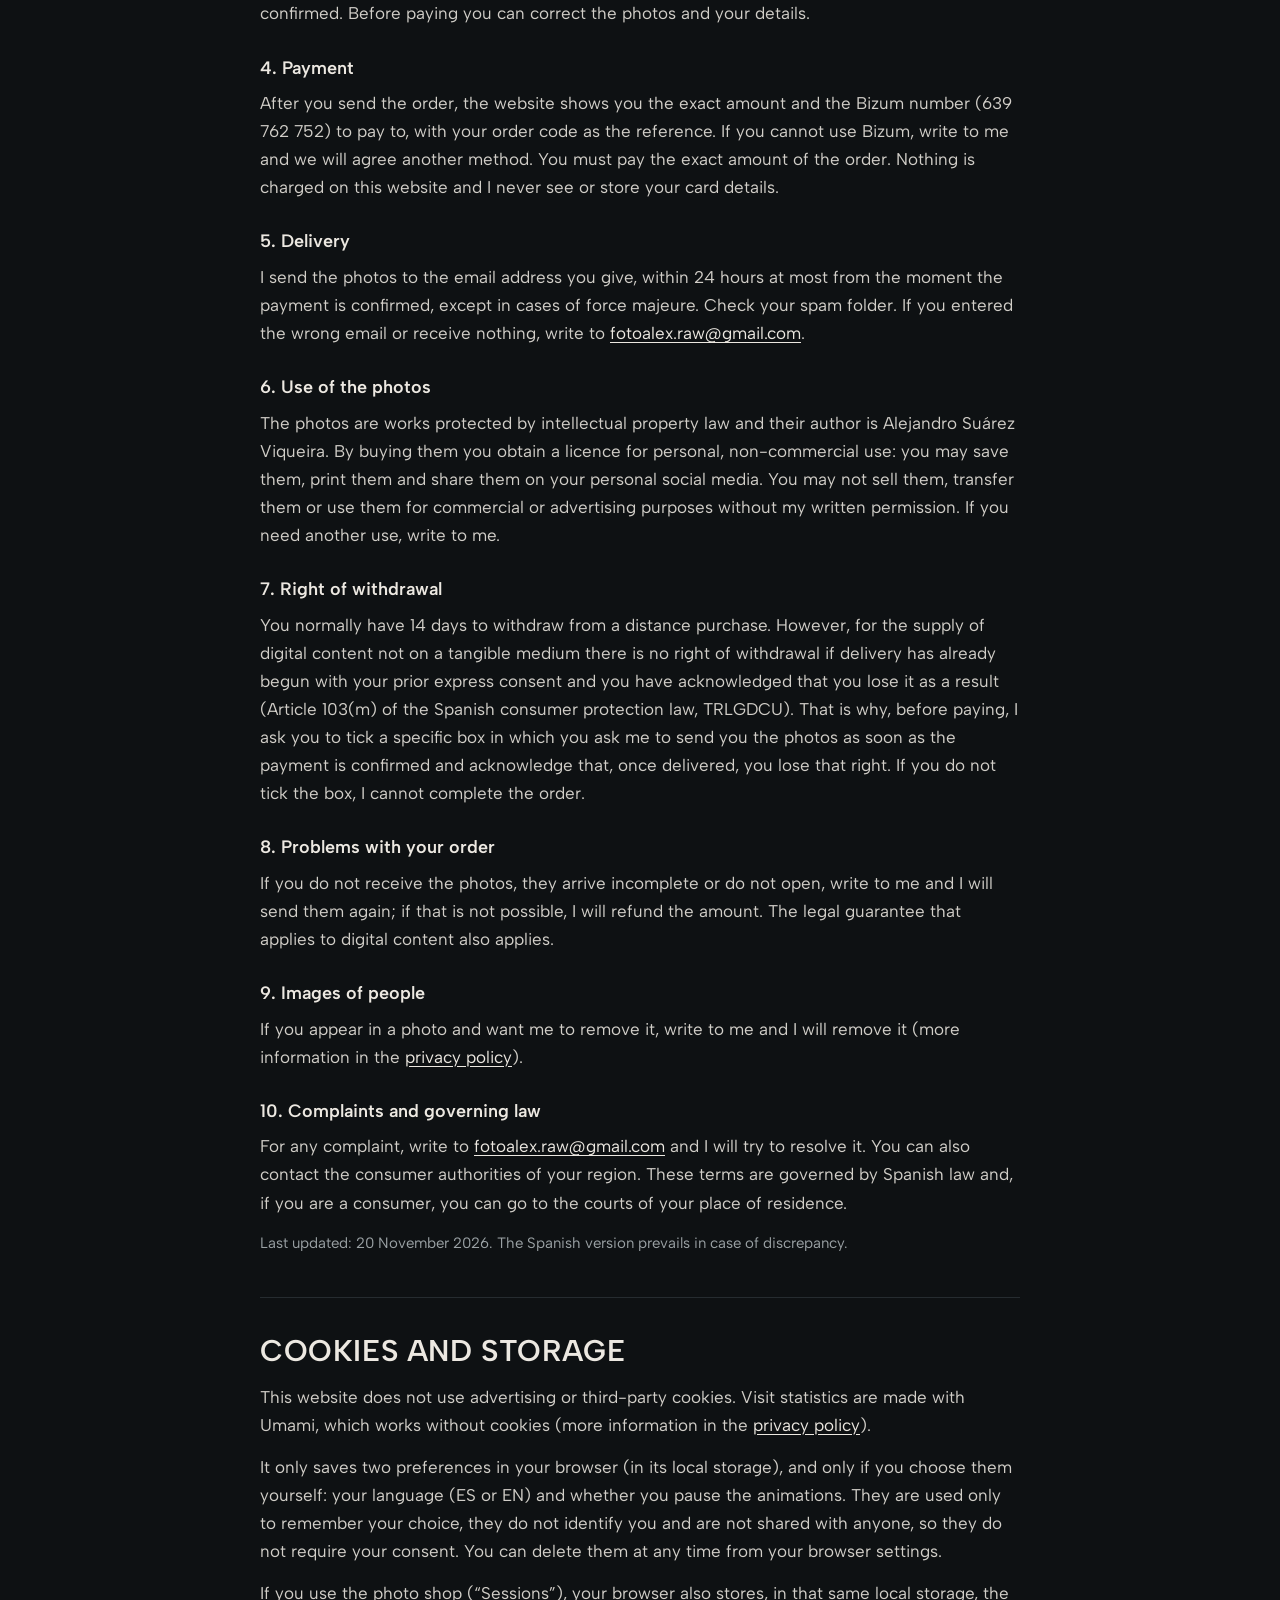
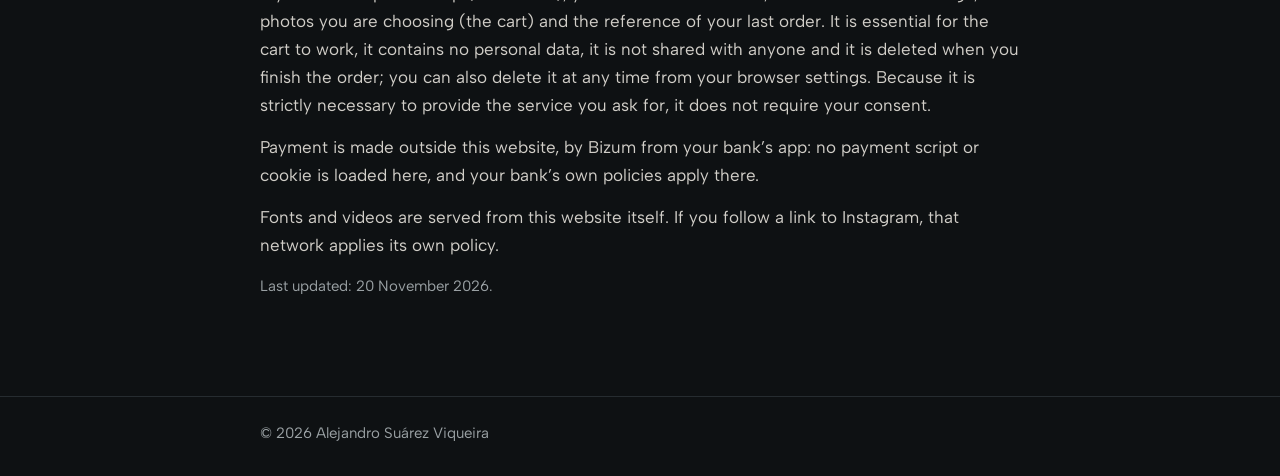
==== commit 89e1d114: "Tienda: pago por Bizum (importe, concepto y boton copiar) y aviso legal Co-Authored-By: Claude Sonne" ====
--- a/legal.html
+++ b/legal.html
@@ -183,7 +183,7 @@
       <h3>Quién más los recibe</h3>
       <p>Tu mensaje se envía mediante Web3Forms (web3forms.com), un servicio que reenvía formularios por correo, y llega a mi bandeja de Gmail (Google). Web3Forms indica en su web que cumple el RGPD, que utiliza servidores de Amazon Web Services y que puede guardar una copia del mensaje durante un máximo de tres años. Estos proveedores pueden tratar datos fuera del Espacio Económico Europeo. Las estadísticas de uso las procesa Umami (umami.is). Si prefieres no usar el formulario, puedes escribirme directamente a <a href="mailto:fotoalex.raw@gmail.com">fotoalex.raw@gmail.com</a> por WhatsApp o por Instagram; esas plataformas tratan tus datos según su propia política. No cedo tus datos a nadie más, salvo obligación legal.</p>
       <h3>Compra de fotografías</h3>
-      <p>Si compras fotos de una sesión, trato tu nombre y tu correo electrónico, los códigos de las fotos que eliges, el importe, la referencia del pedido y la constancia de que has aceptado las condiciones de venta (con la fecha y la hora). No recibo ni guardo los datos de tu tarjeta: el pago se hace con el medio que te indico por correo después del pedido (por ejemplo, transferencia, Bizum o PayPal), y las entidades que intervienen tratan esos datos de pago según su propia política, también, en algunos casos, fuera del Espacio Económico Europeo.</p>
+      <p>Si compras fotos de una sesión, trato tu nombre y tu correo electrónico, los códigos de las fotos que eliges, el importe, la referencia del pedido y la constancia de que has aceptado las condiciones de venta (con la fecha y la hora). No recibo ni guardo los datos de tu tarjeta: el pago se hace por Bizum al número que te muestro al enviar el pedido (o por otro medio que acordemos por mensaje si no puedes usar Bizum), y las entidades que intervienen tratan esos datos de pago según su propia política, también, en algunos casos, fuera del Espacio Económico Europeo.</p>
       <p>Los uso para gestionar tu pedido, enviarte las fotos, atender cualquier incidencia y cumplir mis obligaciones fiscales y contables. Puedo hacerlo porque es necesario para ejecutar el contrato de compra y para cumplir obligaciones legales (artículo 6.1.b y 6.1.c del RGPD). El pedido me llega por correo a través de Web3Forms, igual que el formulario de contacto. Conservo los datos del pedido durante los plazos que exige la ley (por ejemplo, cuatro años a efectos fiscales y seis a efectos mercantiles) y después los elimino. Para que funcione el carrito, tu navegador guarda las fotos que vas eligiendo (mira «Cookies y almacenamiento»).</p>
       <h3>Fotografías de personas en las sesiones</h3>
       <p>Las sesiones son fotos que hago a personas en lugares públicos, por ejemplo mientras practican deporte. Cuando alguien se reconoce en una foto, esa imagen es un dato personal y yo soy el responsable. La finalidad es ofrecer las fotos a las propias personas que salen en ellas, o a sus familiares, para que puedan comprarlas. Lo hago por mi interés legítimo (artículo 6.1.f del RGPD) y con medidas para que te afecte lo menos posible: las fotos se muestran en baja resolución y con marca de agua, la página de sesiones no aparece en buscadores, y las sesiones se retiran de la web pasado un tiempo (por defecto, doce meses desde la sesión). Las fotos de menores solo las publico con la autorización de sus padres o tutores.</p>
@@ -214,7 +214,7 @@
       <h3>Who else receives it</h3>
       <p>Your message is sent through Web3Forms (web3forms.com), a service that forwards forms by email, and arrives in my Gmail inbox (Google). Web3Forms states on its website that it complies with the GDPR, that it uses Amazon Web Services servers and that it may keep a copy of the message for up to three years. These providers may process data outside the European Economic Area. Usage statistics are processed by Umami (umami.is). If you prefer not to use the form, you can write to me directly at <a href="mailto:fotoalex.raw@gmail.com">fotoalex.raw@gmail.com</a> on WhatsApp or on Instagram; those platforms process your data under their own policies. I do not share your data with anyone else, unless required by law.</p>
       <h3>Buying photographs</h3>
-      <p>If you buy photos from a session, I process your name and email address, the codes of the photos you choose, the amount, the order reference and the record that you accepted the terms of sale (with the date and time). I do not receive or store your card details: payment is made by the method I give you by email after the order (for example, bank transfer, Bizum or PayPal), and the entities involved process that payment data under their own policies, in some cases outside the European Economic Area.</p>
+      <p>If you buy photos from a session, I process your name and email address, the codes of the photos you choose, the amount, the order reference and the record that you accepted the terms of sale (with the date and time). I do not receive or store your card details: payment is made by Bizum to the number I show you when you send the order (or by another method we agree by message if you cannot use Bizum), and the entities involved process that payment data under their own policies, in some cases outside the European Economic Area.</p>
       <p>I use this data to manage your order, send you the photos, deal with any incident and meet my tax and accounting obligations. I can do so because it is necessary to perform the purchase contract and to comply with legal obligations (Article 6.1.b and 6.1.c GDPR). The order reaches me by email through Web3Forms, like the contact form. I keep the order data for the periods required by law (for example, four years for tax purposes and six for commercial purposes) and then delete it. So that the cart works, your browser stores the photos you are choosing (see “Cookies and storage”).</p>
       <h3>Photographs of people in the sessions</h3>
       <p>The sessions are photos I take of people in public places, for example while they play sport. When someone can recognise themselves in a photo, that image is personal data and I am the controller. The purpose is to offer the photos to the people who appear in them, or to their relatives, so they can buy them. I do it out of my legitimate interest (Article 6.1.f GDPR) and with measures to affect you as little as possible: photos are shown in low resolution and with a watermark, the sessions page does not appear in search engines, and sessions are removed from the website after a while (by default, twelve months after the session). I only publish photos of minors with the authorisation of their parents or guardians.</p>
@@ -235,7 +235,7 @@
         <dt>Producto</dt><dd>Archivos digitales (JPG) de las fotos que elijas, a tamaño completo y sin marca de agua</dd>
         <dt>Precio</dt><dd>En euros, IVA incluido. El importe final es el que ves en el resumen del pedido antes de pagar</dd>
         <dt>Entrega</dt><dd>Por correo electrónico, en un máximo de 24 horas desde que se confirme el pago</dd>
-        <dt>Pago</dt><dd>Con el medio que te indico por correo tras el pedido (por ejemplo, transferencia, Bizum o PayPal)</dd>
+        <dt>Pago</dt><dd>Por Bizum al 639 762 752 (si no puedes usar Bizum, otro medio acordado por mensaje)</dd>
         <dt>Desistimiento</dt><dd>No hay derecho de desistimiento una vez entregadas las fotos, si lo pides expresamente (ver punto 7)</dd>
       </dl>
       <h3>1. Qué compras</h3>
@@ -245,7 +245,7 @@
       <h3>3. Cómo se hace el pedido</h3>
       <p>Eliges las fotos, las añades al carrito, revisas el resumen, escribes tu nombre y tu correo, aceptas estas condiciones y la política de privacidad y pulsas «Pedido con obligación de pago». Al pulsarlo te comprometes a pagar el total indicado. El pedido queda confirmado cuando se confirma tu pago. Antes de pagar puedes corregir las fotos y tus datos.</p>
       <h3>4. Pago</h3>
-      <p>Tras enviar el pedido te escribo por correo con las instrucciones de pago (por ejemplo, transferencia, Bizum o PayPal). Debes pagar el importe exacto del pedido. En esta web no se cobra nada y yo no veo ni guardo los datos de tu tarjeta.</p>
+      <p>Tras enviar el pedido, la web te muestra el importe exacto y el número de Bizum (639 762 752) al que pagar, con el código de tu pedido como concepto. Si no puedes usar Bizum, escríbeme y acordamos otro medio. Debes pagar el importe exacto del pedido. En esta web no se cobra nada y yo no veo ni guardo los datos de tu tarjeta.</p>
       <h3>5. Entrega</h3>
       <p>Te envío las fotos a la dirección de correo que indiques, en un máximo de 24 horas desde que se confirme el pago, salvo causa de fuerza mayor. Revisa la carpeta de spam. Si te has equivocado de correo o no recibes nada, escríbeme a <a href="mailto:fotoalex.raw@gmail.com">fotoalex.raw@gmail.com</a>.</p>
       <h3>6. Uso de las fotos</h3>
@@ -268,7 +268,7 @@
         <dt>Product</dt><dd>Digital files (JPG) of the photos you choose, at full size and without a watermark</dd>
         <dt>Price</dt><dd>In euros, VAT included. The final amount is the one shown in the order summary before you pay</dd>
         <dt>Delivery</dt><dd>By email, within 24 hours at most from the moment the payment is confirmed</dd>
-        <dt>Payment</dt><dd>By the method I give you by email after the order (for example, bank transfer, Bizum or PayPal)</dd>
+        <dt>Payment</dt><dd>By Bizum to 639 762 752 (if you cannot use Bizum, another method agreed by message)</dd>
         <dt>Withdrawal</dt><dd>No right of withdrawal once the photos have been delivered, if you expressly ask for it (see point 7)</dd>
       </dl>
       <h3>1. What you buy</h3>
@@ -278,7 +278,7 @@
       <h3>3. How to place an order</h3>
       <p>You choose the photos, add them to the cart, check the summary, enter your name and email, accept these terms and the privacy policy and press “Order with obligation to pay”. By pressing it you commit to paying the total shown. The order is confirmed when your payment is confirmed. Before paying you can correct the photos and your details.</p>
       <h3>4. Payment</h3>
-      <p>After you send the order I email you the payment instructions (for example, bank transfer, Bizum or PayPal). You must pay the exact amount of the order. Nothing is charged on this website and I never see or store your card details.</p>
+      <p>After you send the order, the website shows you the exact amount and the Bizum number (639 762 752) to pay to, with your order code as the reference. If you cannot use Bizum, write to me and we will agree another method. You must pay the exact amount of the order. Nothing is charged on this website and I never see or store your card details.</p>
       <h3>5. Delivery</h3>
       <p>I send the photos to the email address you give, within 24 hours at most from the moment the payment is confirmed, except in cases of force majeure. Check your spam folder. If you entered the wrong email or receive nothing, write to <a href="mailto:fotoalex.raw@gmail.com">fotoalex.raw@gmail.com</a>.</p>
       <h3>6. Use of the photos</h3>
@@ -302,7 +302,7 @@
       <p>Esta web no usa cookies de publicidad ni de terceros. Las estadísticas de visitas se hacen con Umami, que funciona sin cookies (más información en la <a href="#privacidad">política de privacidad</a>).</p>
       <p>Solo guarda en tu navegador (en su almacenamiento local) dos preferencias, y únicamente si las eliges tú: el idioma (ES o EN) y si pausas las animaciones. Sirven solo para recordar tu elección, no te identifican ni se comparten con nadie, y por eso no necesitan tu consentimiento. Puedes borrarlas cuando quieras desde los ajustes de tu navegador.</p>
       <p>Si usas la tienda de fotos («Sesiones»), tu navegador guarda además, en ese mismo almacenamiento local, las fotos que vas eligiendo (el carrito) y la referencia de tu último pedido. Es imprescindible para que el carrito funcione, no contiene datos personales, no se comparte con nadie y se borra al terminar el pedido; también puedes borrarlo cuando quieras desde los ajustes de tu navegador. Por ser estrictamente necesario para prestarte el servicio que pides, no necesita tu consentimiento.</p>
-      <p>El pago se hace fuera de esta web, con el medio que te indico por correo: aquí no se carga ningún script ni cookie de ningún medio de pago. Si pagas en la página de un tercero (por ejemplo, PayPal), allí se aplican sus propias políticas.</p>
+      <p>El pago se hace fuera de esta web, por Bizum desde la aplicación de tu banco: aquí no se carga ningún script ni cookie de ningún medio de pago, y en tu banco se aplican sus propias políticas.</p>
       <p>Las tipografías y los vídeos se sirven desde la propia web. Si pulsas un enlace a Instagram, esa red aplica su propia política.</p>
       <p class="upd">Última actualización: 20 de noviembre de 2026.</p>
     </div>
@@ -311,7 +311,7 @@
       <p>This website does not use advertising or third-party cookies. Visit statistics are made with Umami, which works without cookies (more information in the <a href="#privacidad">privacy policy</a>).</p>
       <p>It only saves two preferences in your browser (in its local storage), and only if you choose them yourself: your language (ES or EN) and whether you pause the animations. They are used only to remember your choice, they do not identify you and are not shared with anyone, so they do not require your consent. You can delete them at any time from your browser settings.</p>
       <p>If you use the photo shop (“Sessions”), your browser also stores, in that same local storage, the photos you are choosing (the cart) and the reference of your last order. It is essential for the cart to work, it contains no personal data, it is not shared with anyone and it is deleted when you finish the order; you can also delete it at any time from your browser settings. Because it is strictly necessary to provide the service you ask for, it does not require your consent.</p>
-      <p>Payment is made outside this website, by the method I give you by email: no payment script or cookie is loaded here. If you pay on a third party’s page (for example, PayPal), its own policies apply there.</p>
+      <p>Payment is made outside this website, by Bizum from your bank’s app: no payment script or cookie is loaded here, and your bank’s own policies apply there.</p>
       <p>Fonts and videos are served from this website itself. If you follow a link to Instagram, that network applies its own policy.</p>
       <p class="upd">Last updated: 20 November 2026.</p>
     </div>
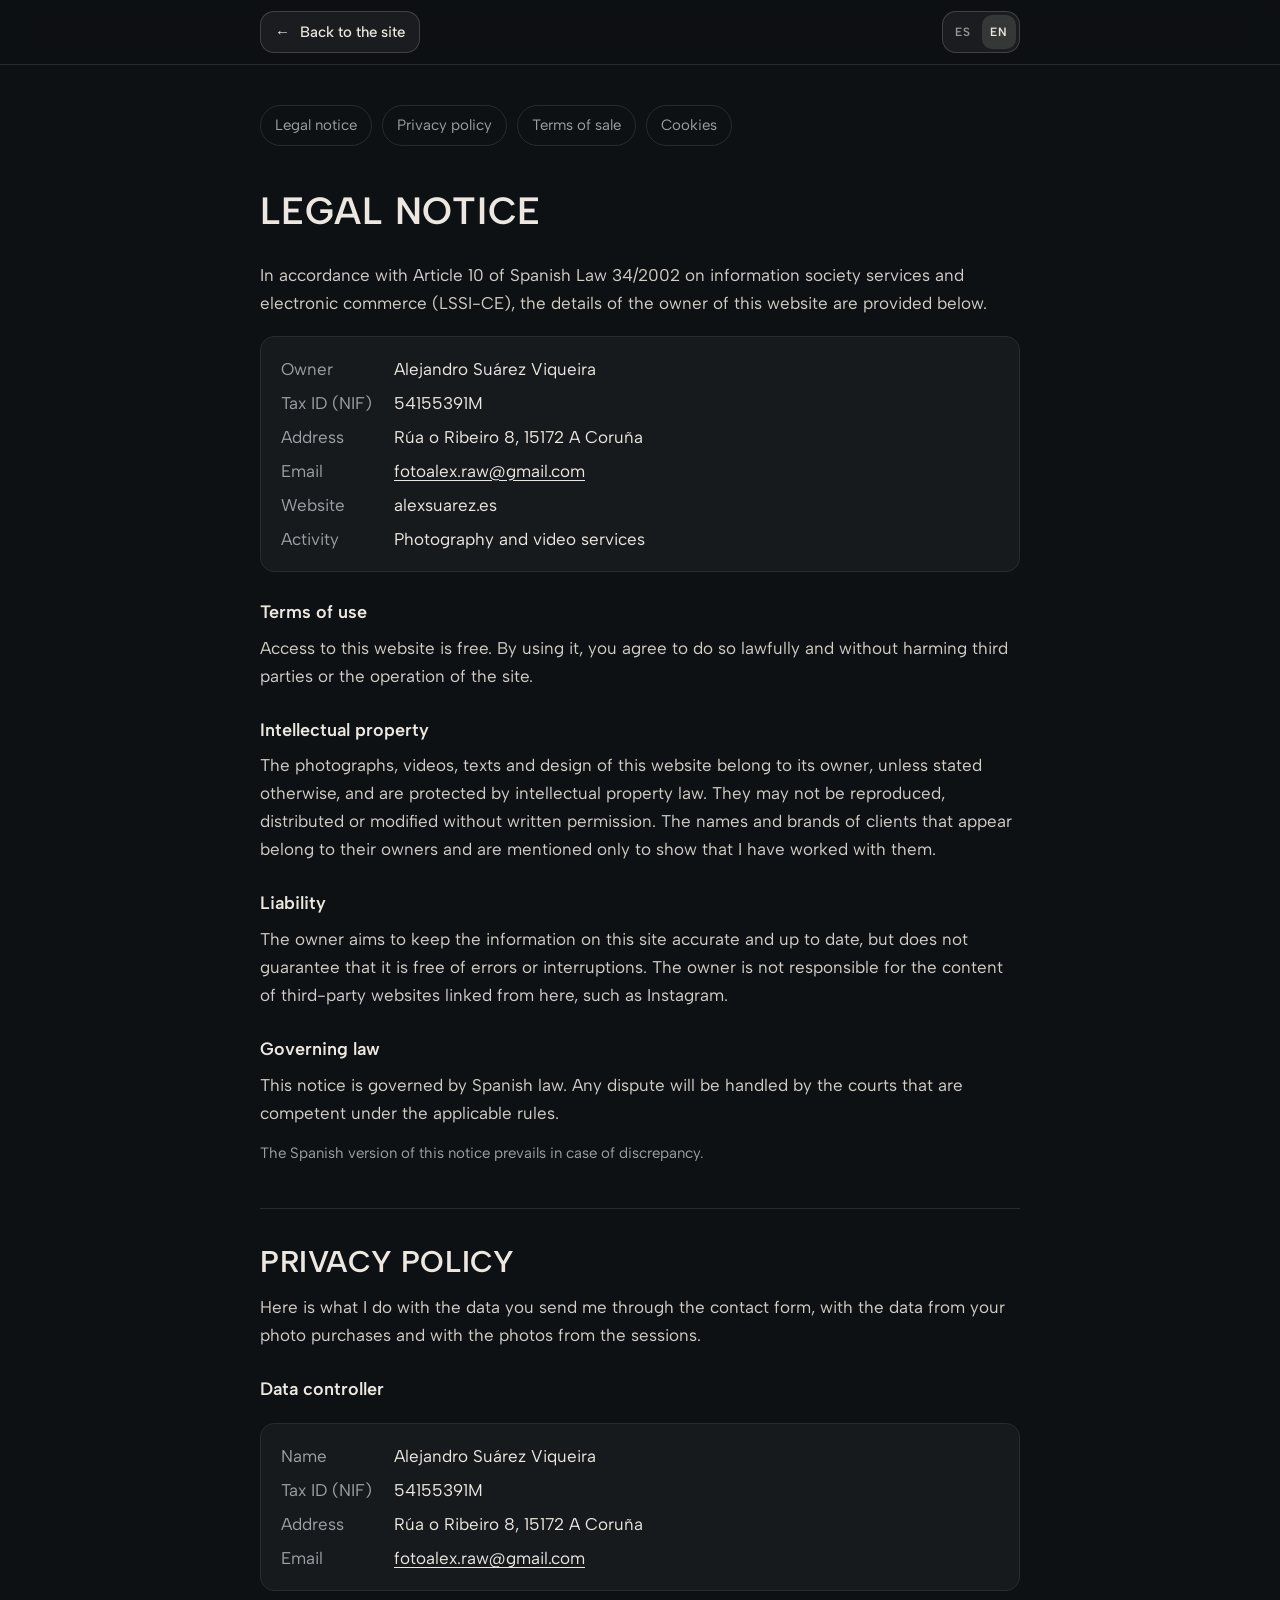
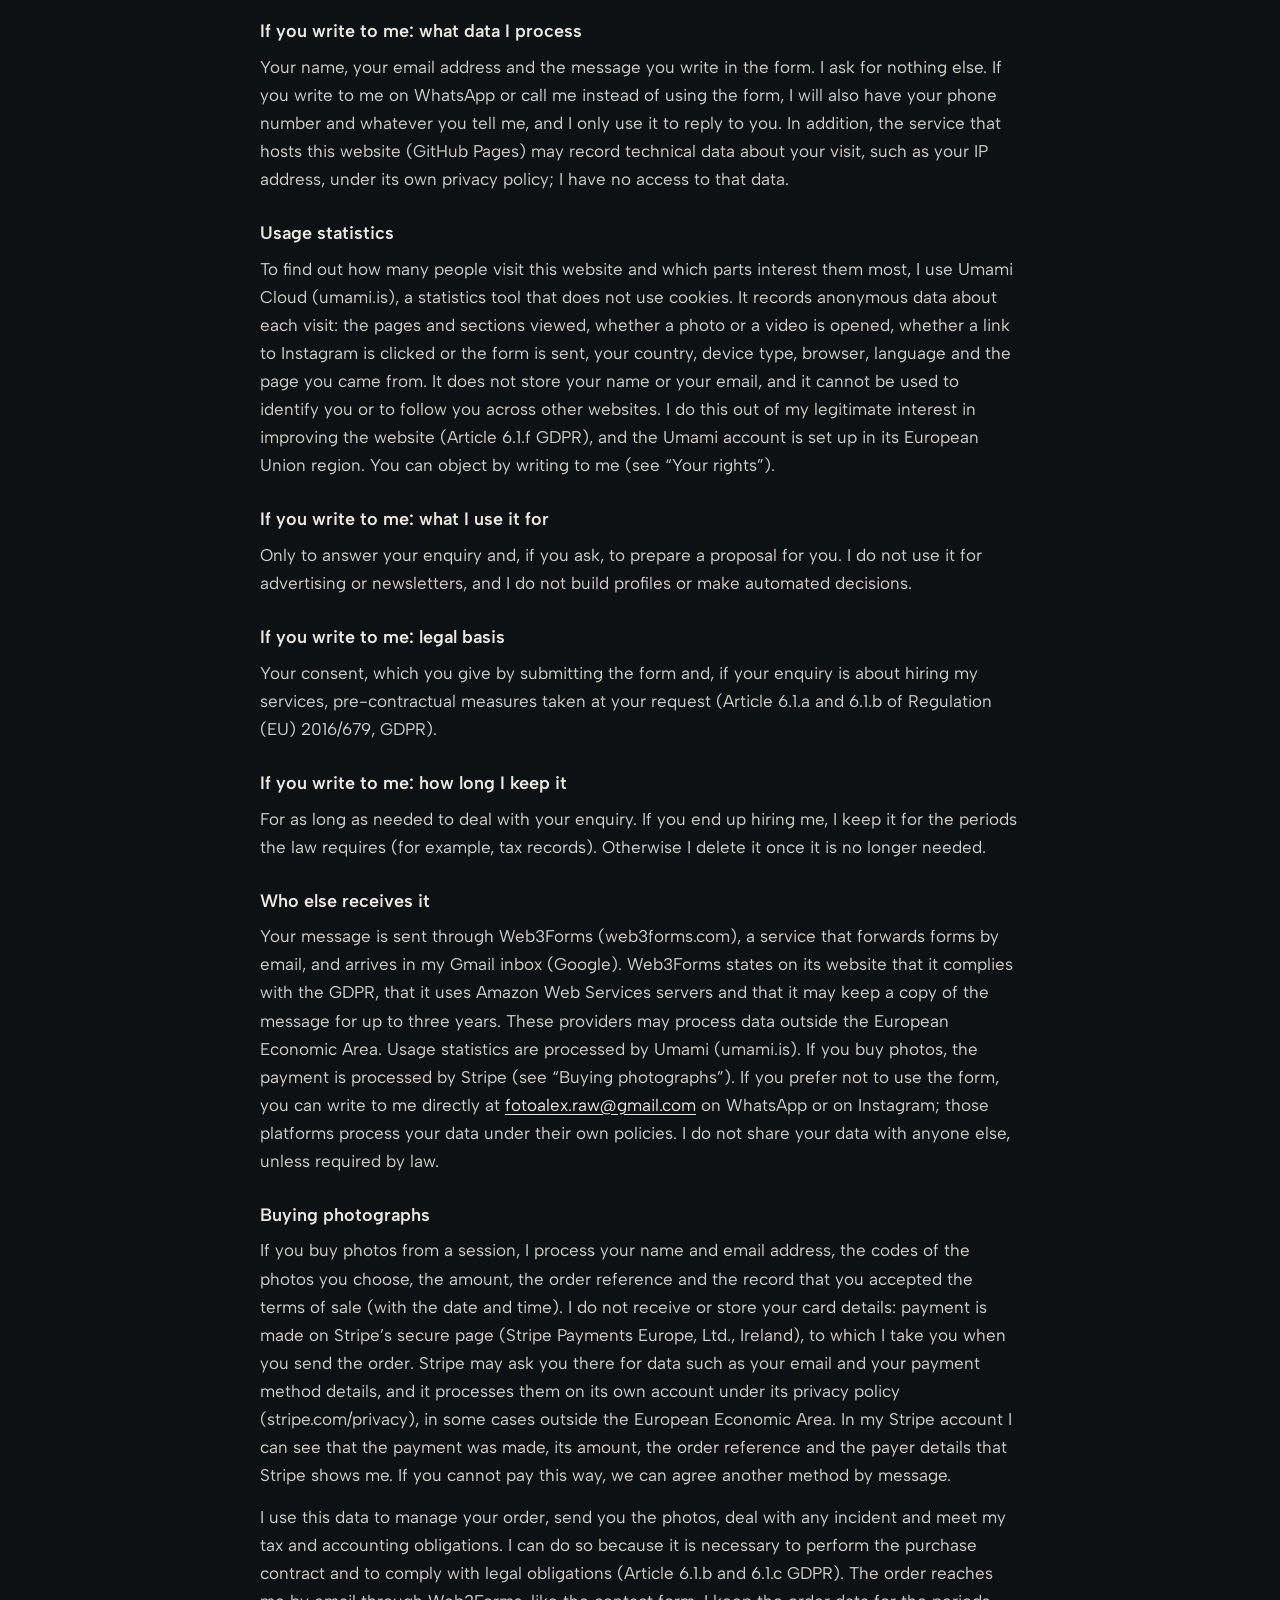
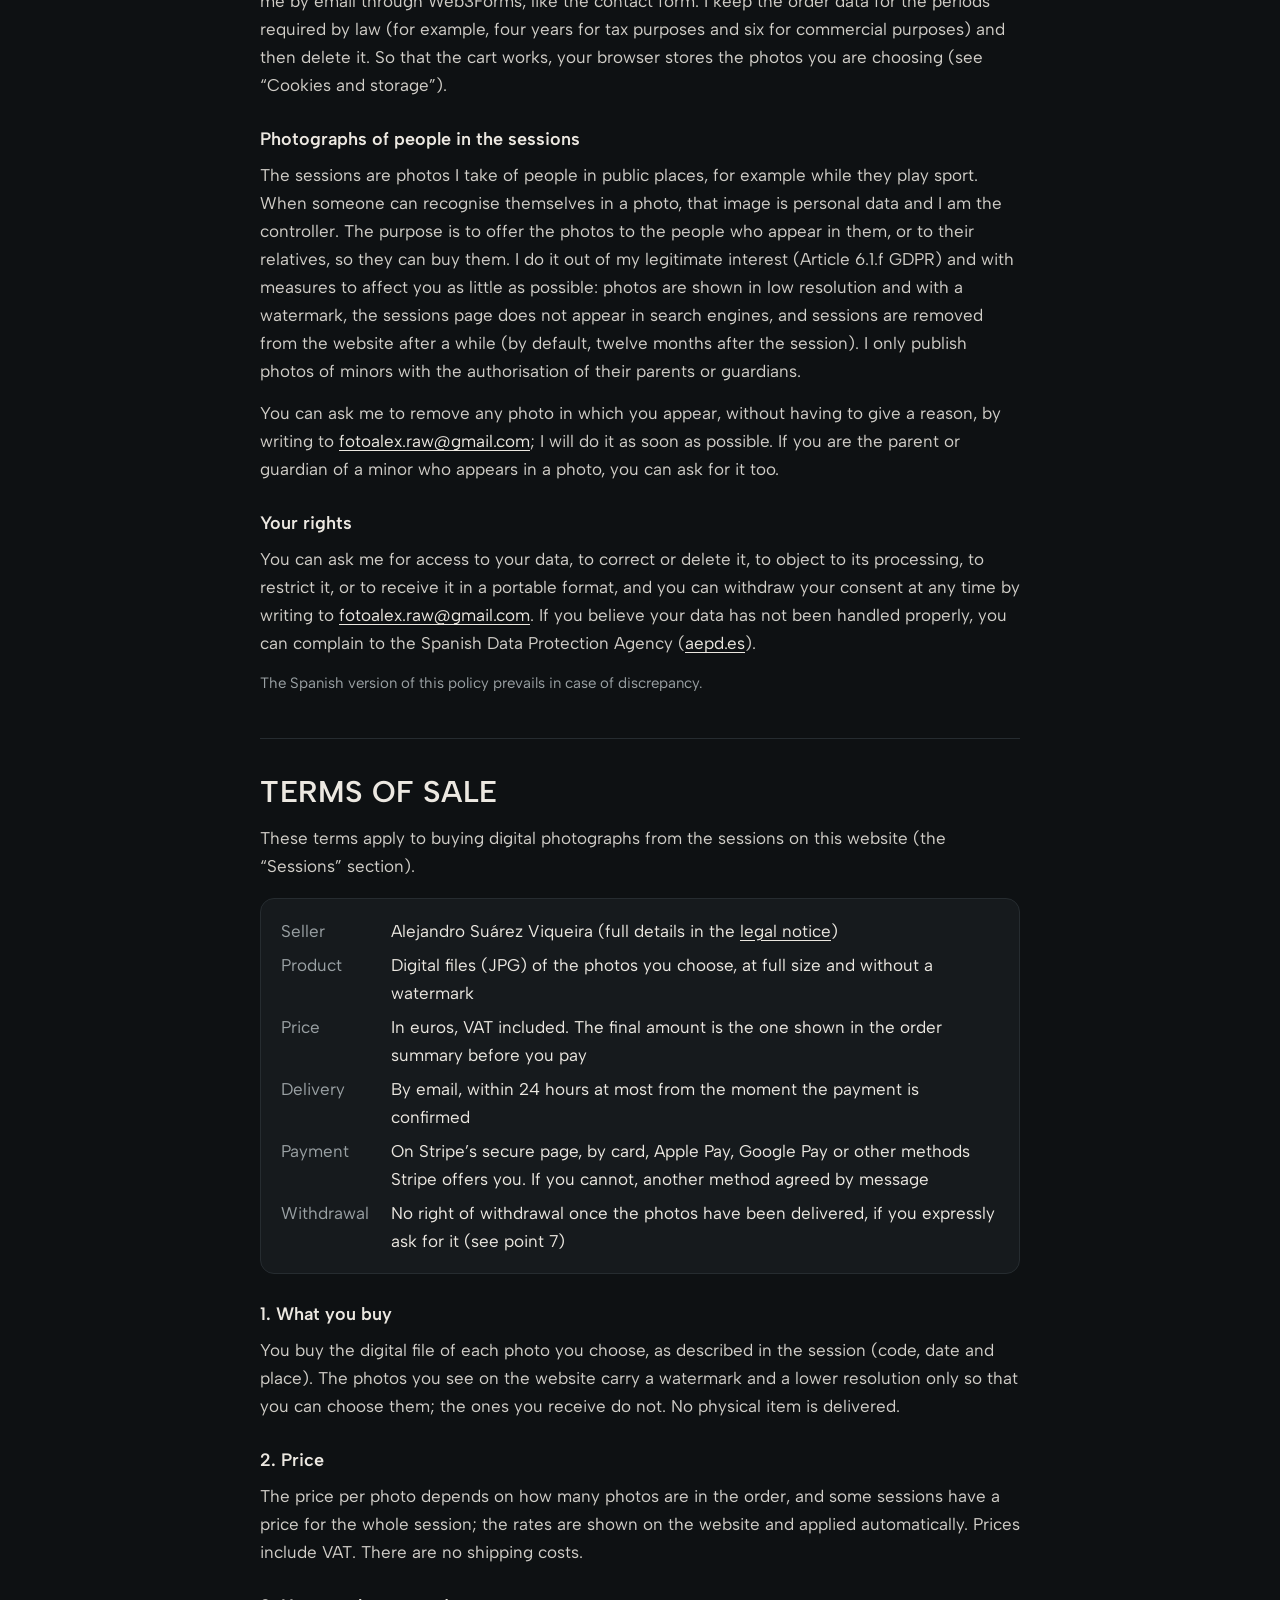
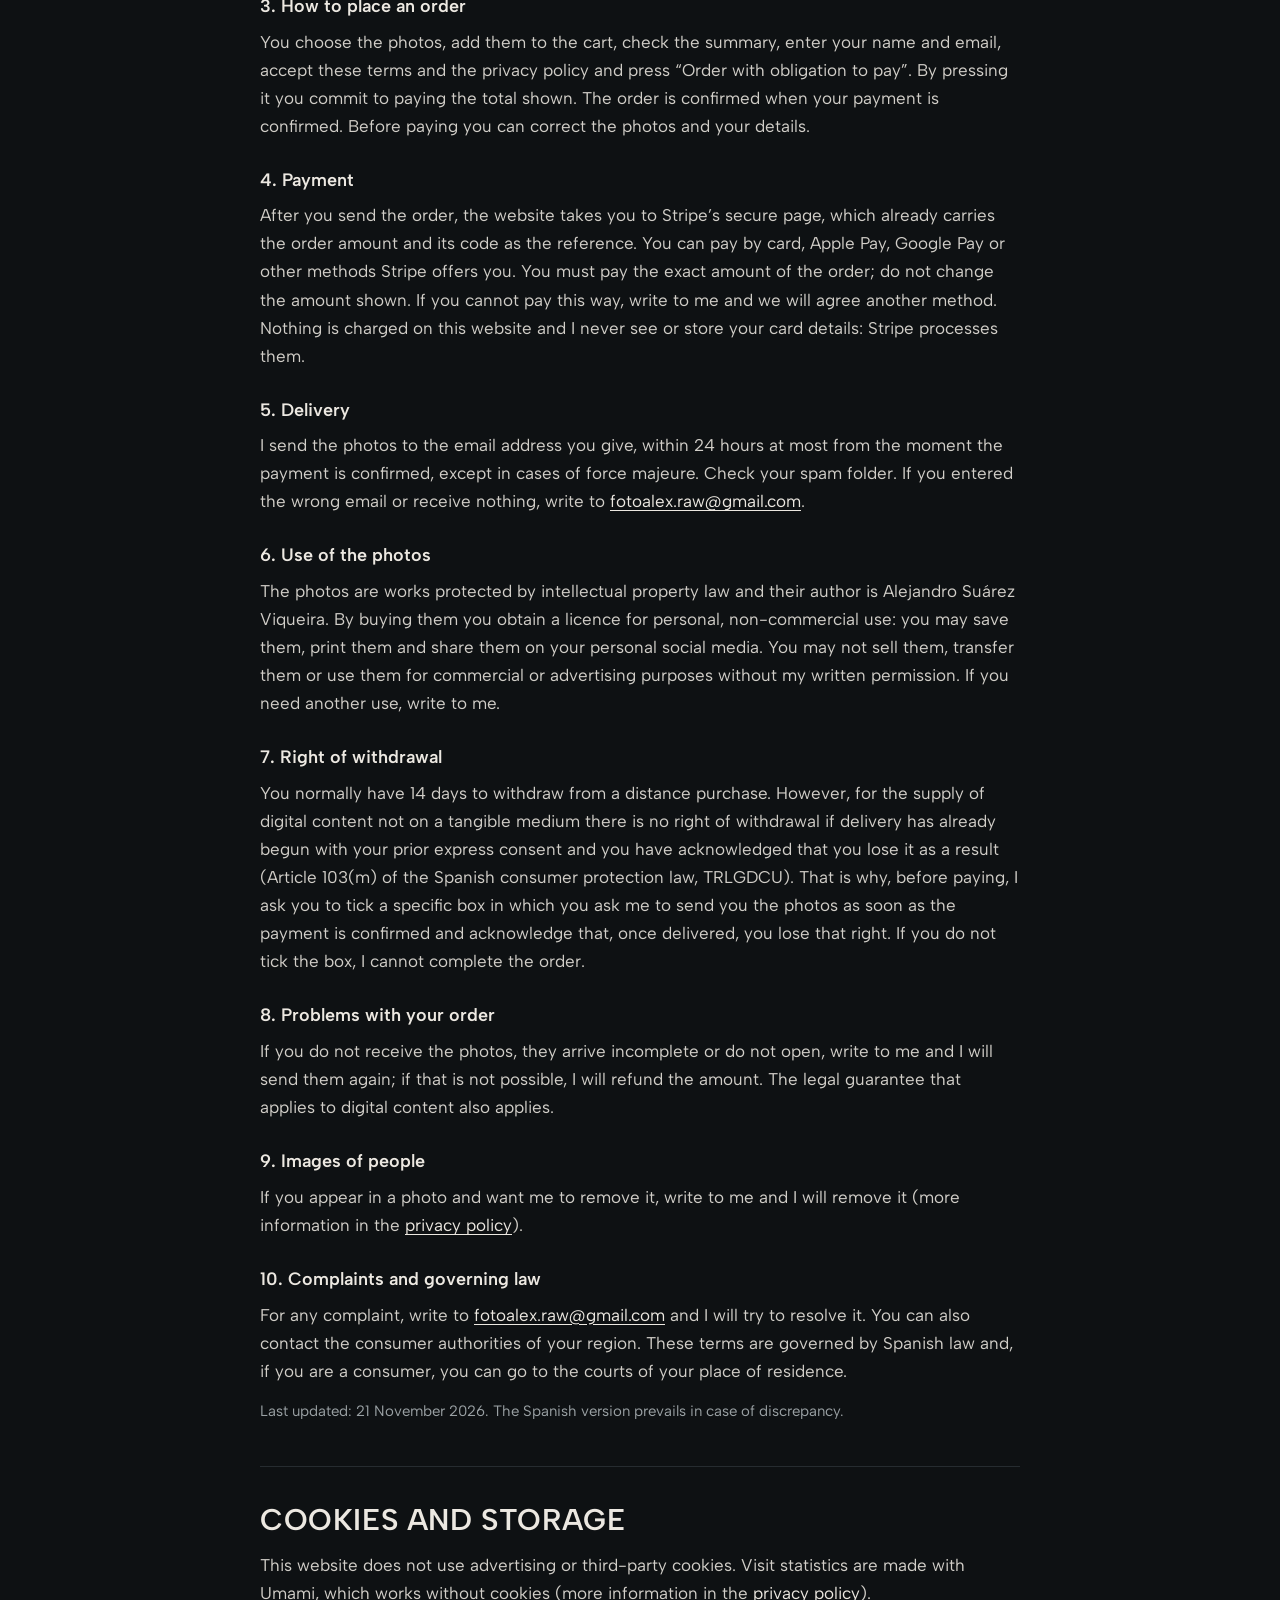
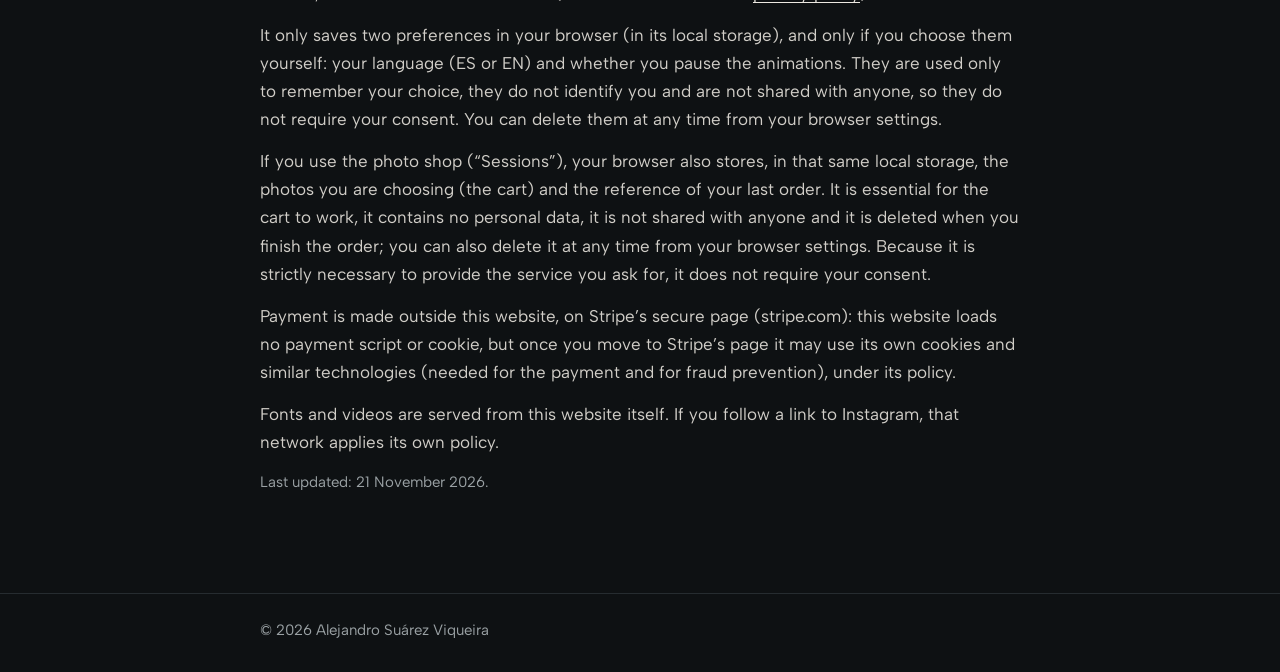
==== commit 87730997: "Pago con Stripe: modo enlace, textos y legal Activa el enlace de pago de Stripe (modo enlace), texto" ====
--- a/legal.html
+++ b/legal.html
@@ -181,9 +181,9 @@
       <h3>Si me escribes: cuánto tiempo los conservo</h3>
       <p>El tiempo necesario para atender tu consulta. Si acabas contratando, los conservo durante los plazos que exige la ley (por ejemplo, los fiscales). Si no, los elimino cuando dejan de ser necesarios.</p>
       <h3>Quién más los recibe</h3>
-      <p>Tu mensaje se envía mediante Web3Forms (web3forms.com), un servicio que reenvía formularios por correo, y llega a mi bandeja de Gmail (Google). Web3Forms indica en su web que cumple el RGPD, que utiliza servidores de Amazon Web Services y que puede guardar una copia del mensaje durante un máximo de tres años. Estos proveedores pueden tratar datos fuera del Espacio Económico Europeo. Las estadísticas de uso las procesa Umami (umami.is). Si prefieres no usar el formulario, puedes escribirme directamente a <a href="mailto:fotoalex.raw@gmail.com">fotoalex.raw@gmail.com</a> por WhatsApp o por Instagram; esas plataformas tratan tus datos según su propia política. No cedo tus datos a nadie más, salvo obligación legal.</p>
+      <p>Tu mensaje se envía mediante Web3Forms (web3forms.com), un servicio que reenvía formularios por correo, y llega a mi bandeja de Gmail (Google). Web3Forms indica en su web que cumple el RGPD, que utiliza servidores de Amazon Web Services y que puede guardar una copia del mensaje durante un máximo de tres años. Estos proveedores pueden tratar datos fuera del Espacio Económico Europeo. Las estadísticas de uso las procesa Umami (umami.is). Si compras fotos, el pago lo procesa Stripe (mira «Compra de fotografías»). Si prefieres no usar el formulario, puedes escribirme directamente a <a href="mailto:fotoalex.raw@gmail.com">fotoalex.raw@gmail.com</a> por WhatsApp o por Instagram; esas plataformas tratan tus datos según su propia política. No cedo tus datos a nadie más, salvo obligación legal.</p>
       <h3>Compra de fotografías</h3>
-      <p>Si compras fotos de una sesión, trato tu nombre y tu correo electrónico, los códigos de las fotos que eliges, el importe, la referencia del pedido y la constancia de que has aceptado las condiciones de venta (con la fecha y la hora). No recibo ni guardo los datos de tu tarjeta: el pago se hace por Bizum al número que te muestro al enviar el pedido (o por otro medio que acordemos por mensaje si no puedes usar Bizum), y las entidades que intervienen tratan esos datos de pago según su propia política, también, en algunos casos, fuera del Espacio Económico Europeo.</p>
+      <p>Si compras fotos de una sesión, trato tu nombre y tu correo electrónico, los códigos de las fotos que eliges, el importe, la referencia del pedido y la constancia de que has aceptado las condiciones de venta (con la fecha y la hora). No recibo ni guardo los datos de tu tarjeta: el pago se hace en la página segura de Stripe (Stripe Payments Europe, Ltd., Irlanda), a la que te llevo al enviar el pedido. Stripe puede pedirte allí datos como tu correo y los de tu medio de pago, y los trata por su cuenta según su política de privacidad (stripe.com/es/privacy), también, en algunos casos, fuera del Espacio Económico Europeo. Yo veo en mi cuenta de Stripe que se ha hecho el pago, su importe, la referencia del pedido y los datos del pagador que Stripe me muestre. Si no puedes pagar por esa vía, podemos acordar otro medio por mensaje.</p>
       <p>Los uso para gestionar tu pedido, enviarte las fotos, atender cualquier incidencia y cumplir mis obligaciones fiscales y contables. Puedo hacerlo porque es necesario para ejecutar el contrato de compra y para cumplir obligaciones legales (artículo 6.1.b y 6.1.c del RGPD). El pedido me llega por correo a través de Web3Forms, igual que el formulario de contacto. Conservo los datos del pedido durante los plazos que exige la ley (por ejemplo, cuatro años a efectos fiscales y seis a efectos mercantiles) y después los elimino. Para que funcione el carrito, tu navegador guarda las fotos que vas eligiendo (mira «Cookies y almacenamiento»).</p>
       <h3>Fotografías de personas en las sesiones</h3>
       <p>Las sesiones son fotos que hago a personas en lugares públicos, por ejemplo mientras practican deporte. Cuando alguien se reconoce en una foto, esa imagen es un dato personal y yo soy el responsable. La finalidad es ofrecer las fotos a las propias personas que salen en ellas, o a sus familiares, para que puedan comprarlas. Lo hago por mi interés legítimo (artículo 6.1.f del RGPD) y con medidas para que te afecte lo menos posible: las fotos se muestran en baja resolución y con marca de agua, la página de sesiones no aparece en buscadores, y las sesiones se retiran de la web pasado un tiempo (por defecto, doce meses desde la sesión). Las fotos de menores solo las publico con la autorización de sus padres o tutores.</p>
@@ -212,9 +212,9 @@
       <h3>If you write to me: how long I keep it</h3>
       <p>For as long as needed to deal with your enquiry. If you end up hiring me, I keep it for the periods the law requires (for example, tax records). Otherwise I delete it once it is no longer needed.</p>
       <h3>Who else receives it</h3>
-      <p>Your message is sent through Web3Forms (web3forms.com), a service that forwards forms by email, and arrives in my Gmail inbox (Google). Web3Forms states on its website that it complies with the GDPR, that it uses Amazon Web Services servers and that it may keep a copy of the message for up to three years. These providers may process data outside the European Economic Area. Usage statistics are processed by Umami (umami.is). If you prefer not to use the form, you can write to me directly at <a href="mailto:fotoalex.raw@gmail.com">fotoalex.raw@gmail.com</a> on WhatsApp or on Instagram; those platforms process your data under their own policies. I do not share your data with anyone else, unless required by law.</p>
+      <p>Your message is sent through Web3Forms (web3forms.com), a service that forwards forms by email, and arrives in my Gmail inbox (Google). Web3Forms states on its website that it complies with the GDPR, that it uses Amazon Web Services servers and that it may keep a copy of the message for up to three years. These providers may process data outside the European Economic Area. Usage statistics are processed by Umami (umami.is). If you buy photos, the payment is processed by Stripe (see “Buying photographs”). If you prefer not to use the form, you can write to me directly at <a href="mailto:fotoalex.raw@gmail.com">fotoalex.raw@gmail.com</a> on WhatsApp or on Instagram; those platforms process your data under their own policies. I do not share your data with anyone else, unless required by law.</p>
       <h3>Buying photographs</h3>
-      <p>If you buy photos from a session, I process your name and email address, the codes of the photos you choose, the amount, the order reference and the record that you accepted the terms of sale (with the date and time). I do not receive or store your card details: payment is made by Bizum to the number I show you when you send the order (or by another method we agree by message if you cannot use Bizum), and the entities involved process that payment data under their own policies, in some cases outside the European Economic Area.</p>
+      <p>If you buy photos from a session, I process your name and email address, the codes of the photos you choose, the amount, the order reference and the record that you accepted the terms of sale (with the date and time). I do not receive or store your card details: payment is made on Stripe’s secure page (Stripe Payments Europe, Ltd., Ireland), to which I take you when you send the order. Stripe may ask you there for data such as your email and your payment method details, and it processes them on its own account under its privacy policy (stripe.com/privacy), in some cases outside the European Economic Area. In my Stripe account I can see that the payment was made, its amount, the order reference and the payer details that Stripe shows me. If you cannot pay this way, we can agree another method by message.</p>
       <p>I use this data to manage your order, send you the photos, deal with any incident and meet my tax and accounting obligations. I can do so because it is necessary to perform the purchase contract and to comply with legal obligations (Article 6.1.b and 6.1.c GDPR). The order reaches me by email through Web3Forms, like the contact form. I keep the order data for the periods required by law (for example, four years for tax purposes and six for commercial purposes) and then delete it. So that the cart works, your browser stores the photos you are choosing (see “Cookies and storage”).</p>
       <h3>Photographs of people in the sessions</h3>
       <p>The sessions are photos I take of people in public places, for example while they play sport. When someone can recognise themselves in a photo, that image is personal data and I am the controller. The purpose is to offer the photos to the people who appear in them, or to their relatives, so they can buy them. I do it out of my legitimate interest (Article 6.1.f GDPR) and with measures to affect you as little as possible: photos are shown in low resolution and with a watermark, the sessions page does not appear in search engines, and sessions are removed from the website after a while (by default, twelve months after the session). I only publish photos of minors with the authorisation of their parents or guardians.</p>
@@ -235,7 +235,7 @@
         <dt>Producto</dt><dd>Archivos digitales (JPG) de las fotos que elijas, a tamaño completo y sin marca de agua</dd>
         <dt>Precio</dt><dd>En euros, IVA incluido. El importe final es el que ves en el resumen del pedido antes de pagar</dd>
         <dt>Entrega</dt><dd>Por correo electrónico, en un máximo de 24 horas desde que se confirme el pago</dd>
-        <dt>Pago</dt><dd>Por Bizum al 639 762 752 (si no puedes usar Bizum, otro medio acordado por mensaje)</dd>
+        <dt>Pago</dt><dd>En la página segura de Stripe, con tarjeta, Apple Pay, Google Pay u otros medios que Stripe te ofrezca. Si no puedes, otro medio acordado por mensaje</dd>
         <dt>Desistimiento</dt><dd>No hay derecho de desistimiento una vez entregadas las fotos, si lo pides expresamente (ver punto 7)</dd>
       </dl>
       <h3>1. Qué compras</h3>
@@ -245,7 +245,7 @@
       <h3>3. Cómo se hace el pedido</h3>
       <p>Eliges las fotos, las añades al carrito, revisas el resumen, escribes tu nombre y tu correo, aceptas estas condiciones y la política de privacidad y pulsas «Pedido con obligación de pago». Al pulsarlo te comprometes a pagar el total indicado. El pedido queda confirmado cuando se confirma tu pago. Antes de pagar puedes corregir las fotos y tus datos.</p>
       <h3>4. Pago</h3>
-      <p>Tras enviar el pedido, la web te muestra el importe exacto y el número de Bizum (639 762 752) al que pagar, con el código de tu pedido como concepto. Si no puedes usar Bizum, escríbeme y acordamos otro medio. Debes pagar el importe exacto del pedido. En esta web no se cobra nada y yo no veo ni guardo los datos de tu tarjeta.</p>
+      <p>Tras enviar el pedido, la web te lleva a la página segura de Stripe, que ya lleva el importe del pedido y su código como referencia. Puedes pagar con tarjeta, Apple Pay, Google Pay u otros medios que Stripe te ofrezca. Debes pagar el importe exacto del pedido; no cambies la cantidad que aparece. Si no puedes pagar así, escríbeme y acordamos otro medio. En esta web no se cobra nada y yo no veo ni guardo los datos de tu tarjeta: los trata Stripe.</p>
       <h3>5. Entrega</h3>
       <p>Te envío las fotos a la dirección de correo que indiques, en un máximo de 24 horas desde que se confirme el pago, salvo causa de fuerza mayor. Revisa la carpeta de spam. Si te has equivocado de correo o no recibes nada, escríbeme a <a href="mailto:fotoalex.raw@gmail.com">fotoalex.raw@gmail.com</a>.</p>
       <h3>6. Uso de las fotos</h3>
@@ -258,7 +258,7 @@
       <p>Si sales en una foto y quieres que la retire, escríbeme y la retiraré (más información en la <a href="#privacidad">política de privacidad</a>).</p>
       <h3>10. Reclamaciones y ley aplicable</h3>
       <p>Para cualquier reclamación, escríbeme a <a href="mailto:fotoalex.raw@gmail.com">fotoalex.raw@gmail.com</a> e intentaré resolverla. También puedes acudir a los organismos de consumo de tu comunidad autónoma. Estas condiciones se rigen por la legislación española y, si eres consumidor, puedes acudir a los juzgados de tu domicilio.</p>
-      <p class="upd">Última actualización: 20 de noviembre de 2026.</p>
+      <p class="upd">Última actualización: 21 de noviembre de 2026.</p>
     </div>
     <div class="en">
       <h2>Terms of sale</h2>
@@ -268,7 +268,7 @@
         <dt>Product</dt><dd>Digital files (JPG) of the photos you choose, at full size and without a watermark</dd>
         <dt>Price</dt><dd>In euros, VAT included. The final amount is the one shown in the order summary before you pay</dd>
         <dt>Delivery</dt><dd>By email, within 24 hours at most from the moment the payment is confirmed</dd>
-        <dt>Payment</dt><dd>By Bizum to 639 762 752 (if you cannot use Bizum, another method agreed by message)</dd>
+        <dt>Payment</dt><dd>On Stripe’s secure page, by card, Apple Pay, Google Pay or other methods Stripe offers you. If you cannot, another method agreed by message</dd>
         <dt>Withdrawal</dt><dd>No right of withdrawal once the photos have been delivered, if you expressly ask for it (see point 7)</dd>
       </dl>
       <h3>1. What you buy</h3>
@@ -278,7 +278,7 @@
       <h3>3. How to place an order</h3>
       <p>You choose the photos, add them to the cart, check the summary, enter your name and email, accept these terms and the privacy policy and press “Order with obligation to pay”. By pressing it you commit to paying the total shown. The order is confirmed when your payment is confirmed. Before paying you can correct the photos and your details.</p>
       <h3>4. Payment</h3>
-      <p>After you send the order, the website shows you the exact amount and the Bizum number (639 762 752) to pay to, with your order code as the reference. If you cannot use Bizum, write to me and we will agree another method. You must pay the exact amount of the order. Nothing is charged on this website and I never see or store your card details.</p>
+      <p>After you send the order, the website takes you to Stripe’s secure page, which already carries the order amount and its code as the reference. You can pay by card, Apple Pay, Google Pay or other methods Stripe offers you. You must pay the exact amount of the order; do not change the amount shown. If you cannot pay this way, write to me and we will agree another method. Nothing is charged on this website and I never see or store your card details: Stripe processes them.</p>
       <h3>5. Delivery</h3>
       <p>I send the photos to the email address you give, within 24 hours at most from the moment the payment is confirmed, except in cases of force majeure. Check your spam folder. If you entered the wrong email or receive nothing, write to <a href="mailto:fotoalex.raw@gmail.com">fotoalex.raw@gmail.com</a>.</p>
       <h3>6. Use of the photos</h3>
@@ -291,7 +291,7 @@
       <p>If you appear in a photo and want me to remove it, write to me and I will remove it (more information in the <a href="#privacidad">privacy policy</a>).</p>
       <h3>10. Complaints and governing law</h3>
       <p>For any complaint, write to <a href="mailto:fotoalex.raw@gmail.com">fotoalex.raw@gmail.com</a> and I will try to resolve it. You can also contact the consumer authorities of your region. These terms are governed by Spanish law and, if you are a consumer, you can go to the courts of your place of residence.</p>
-      <p class="upd">Last updated: 20 November 2026. The Spanish version prevails in case of discrepancy.</p>
+      <p class="upd">Last updated: 21 November 2026. The Spanish version prevails in case of discrepancy.</p>
     </div>
   </section>
 
@@ -302,18 +302,18 @@
       <p>Esta web no usa cookies de publicidad ni de terceros. Las estadísticas de visitas se hacen con Umami, que funciona sin cookies (más información en la <a href="#privacidad">política de privacidad</a>).</p>
       <p>Solo guarda en tu navegador (en su almacenamiento local) dos preferencias, y únicamente si las eliges tú: el idioma (ES o EN) y si pausas las animaciones. Sirven solo para recordar tu elección, no te identifican ni se comparten con nadie, y por eso no necesitan tu consentimiento. Puedes borrarlas cuando quieras desde los ajustes de tu navegador.</p>
       <p>Si usas la tienda de fotos («Sesiones»), tu navegador guarda además, en ese mismo almacenamiento local, las fotos que vas eligiendo (el carrito) y la referencia de tu último pedido. Es imprescindible para que el carrito funcione, no contiene datos personales, no se comparte con nadie y se borra al terminar el pedido; también puedes borrarlo cuando quieras desde los ajustes de tu navegador. Por ser estrictamente necesario para prestarte el servicio que pides, no necesita tu consentimiento.</p>
-      <p>El pago se hace fuera de esta web, por Bizum desde la aplicación de tu banco: aquí no se carga ningún script ni cookie de ningún medio de pago, y en tu banco se aplican sus propias políticas.</p>
+      <p>El pago se hace fuera de esta web, en la página segura de Stripe (stripe.com): esta web no carga ningún script ni cookie de ningún medio de pago, pero al pasar a la página de Stripe esta puede usar sus propias cookies y tecnologías similares (necesarias para el pago y la prevención del fraude), según su política.</p>
       <p>Las tipografías y los vídeos se sirven desde la propia web. Si pulsas un enlace a Instagram, esa red aplica su propia política.</p>
-      <p class="upd">Última actualización: 20 de noviembre de 2026.</p>
+      <p class="upd">Última actualización: 21 de noviembre de 2026.</p>
     </div>
     <div class="en">
       <h2>Cookies and storage</h2>
       <p>This website does not use advertising or third-party cookies. Visit statistics are made with Umami, which works without cookies (more information in the <a href="#privacidad">privacy policy</a>).</p>
       <p>It only saves two preferences in your browser (in its local storage), and only if you choose them yourself: your language (ES or EN) and whether you pause the animations. They are used only to remember your choice, they do not identify you and are not shared with anyone, so they do not require your consent. You can delete them at any time from your browser settings.</p>
       <p>If you use the photo shop (“Sessions”), your browser also stores, in that same local storage, the photos you are choosing (the cart) and the reference of your last order. It is essential for the cart to work, it contains no personal data, it is not shared with anyone and it is deleted when you finish the order; you can also delete it at any time from your browser settings. Because it is strictly necessary to provide the service you ask for, it does not require your consent.</p>
-      <p>Payment is made outside this website, by Bizum from your bank’s app: no payment script or cookie is loaded here, and your bank’s own policies apply there.</p>
+      <p>Payment is made outside this website, on Stripe’s secure page (stripe.com): this website loads no payment script or cookie, but once you move to Stripe’s page it may use its own cookies and similar technologies (needed for the payment and for fraud prevention), under its policy.</p>
       <p>Fonts and videos are served from this website itself. If you follow a link to Instagram, that network applies its own policy.</p>
-      <p class="upd">Last updated: 20 November 2026.</p>
+      <p class="upd">Last updated: 21 November 2026.</p>
     </div>
   </section>
 </main>
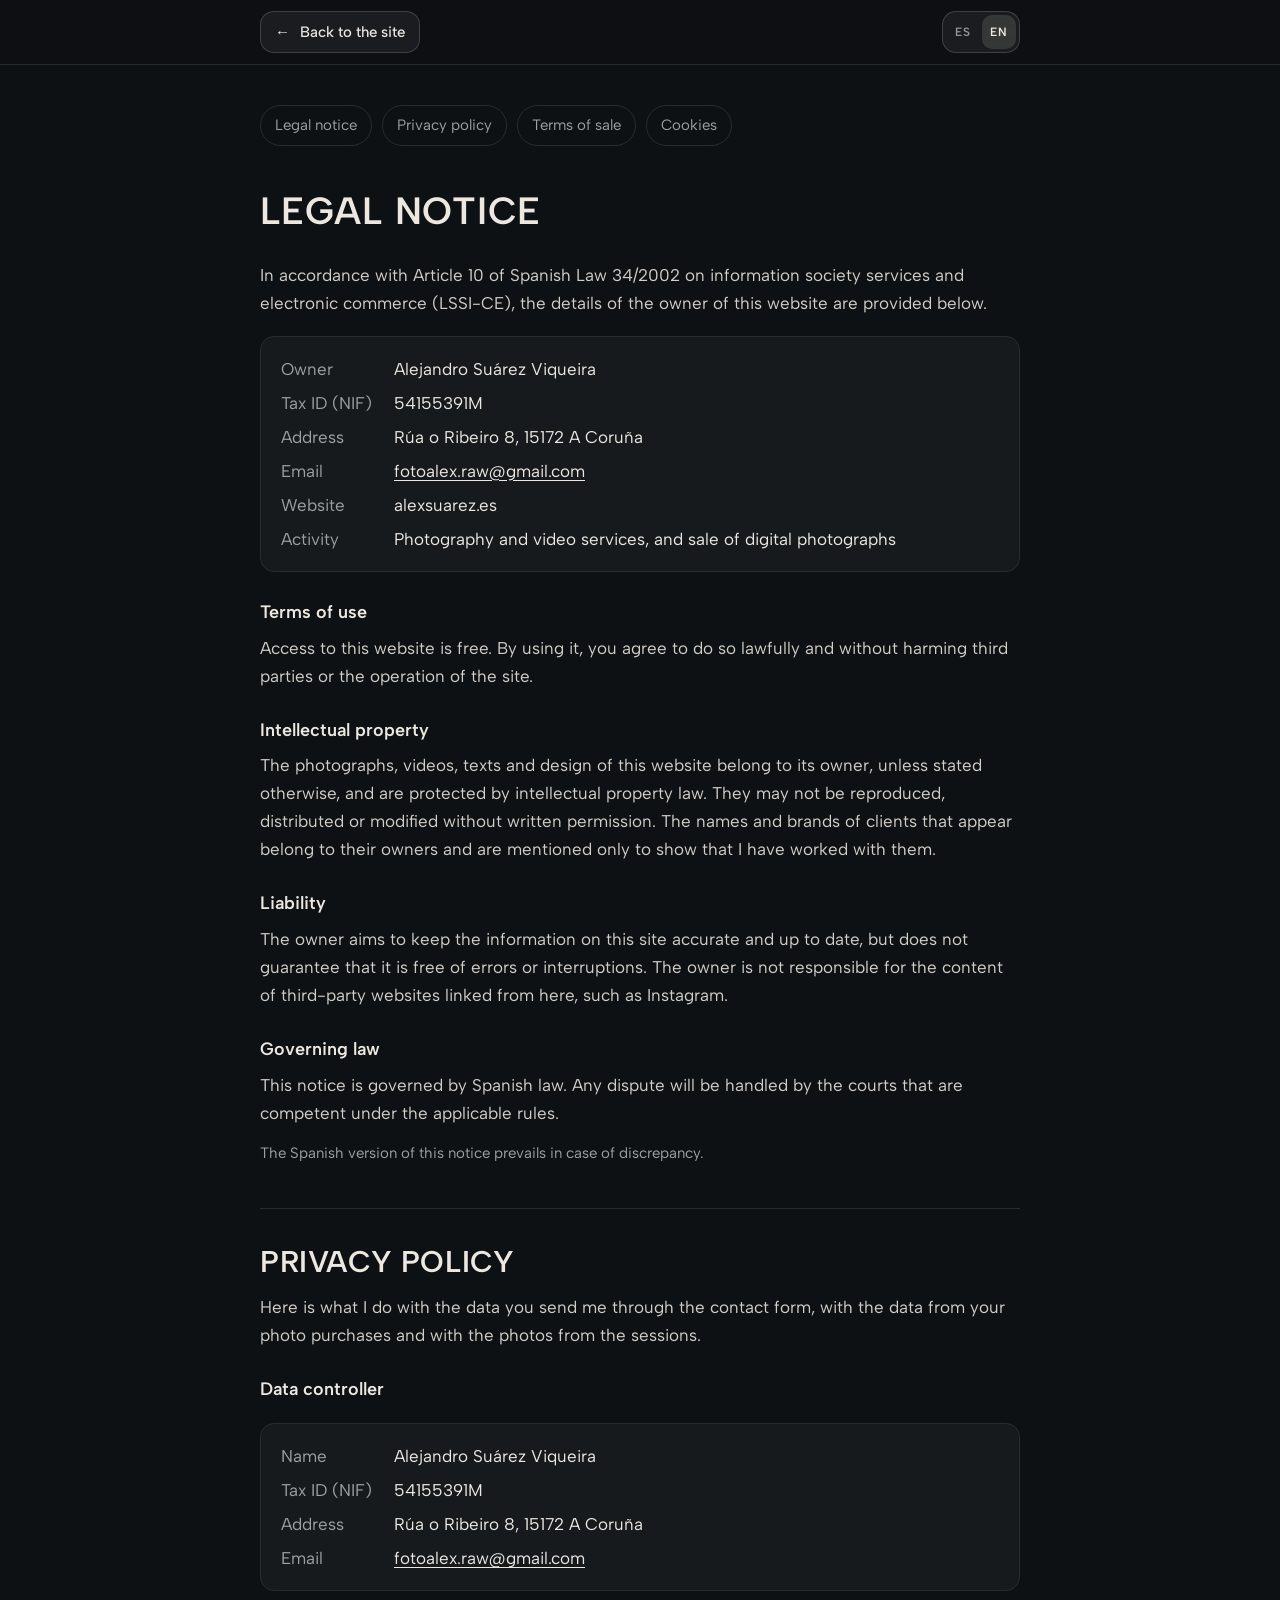
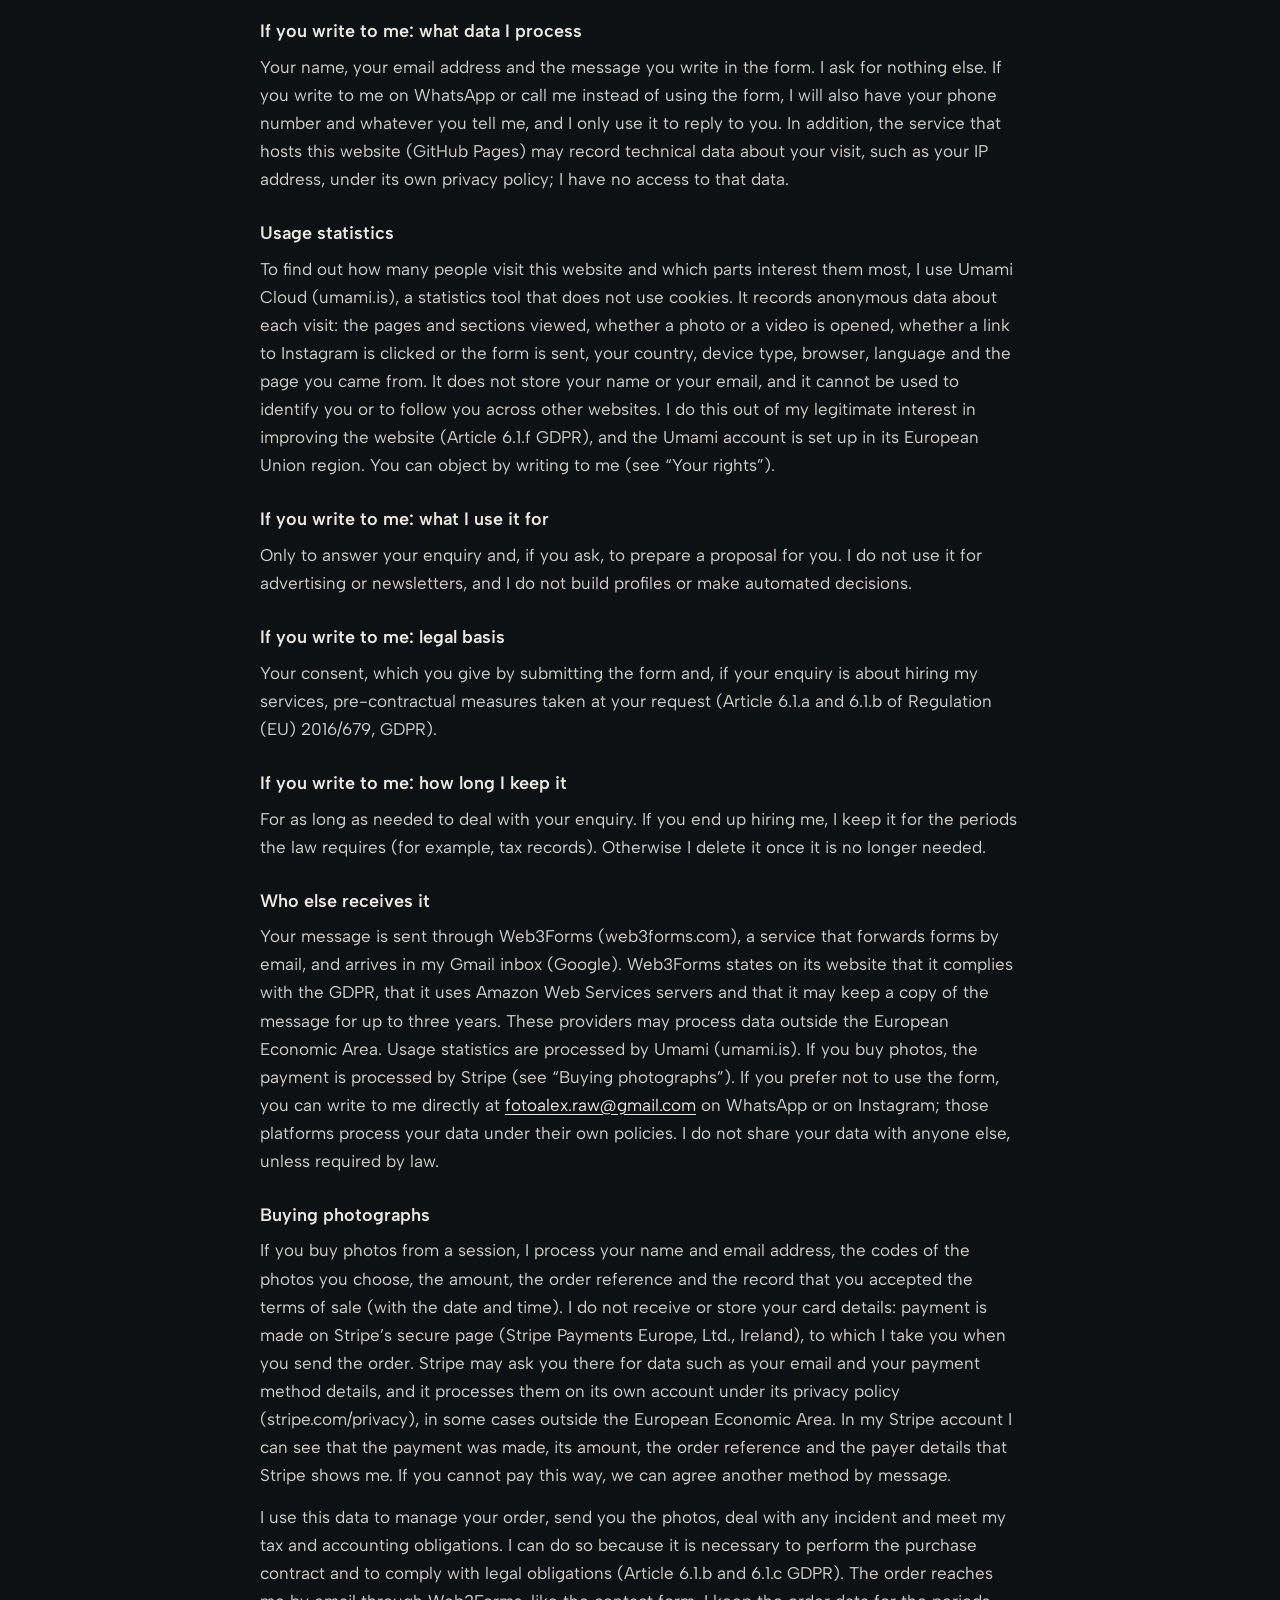
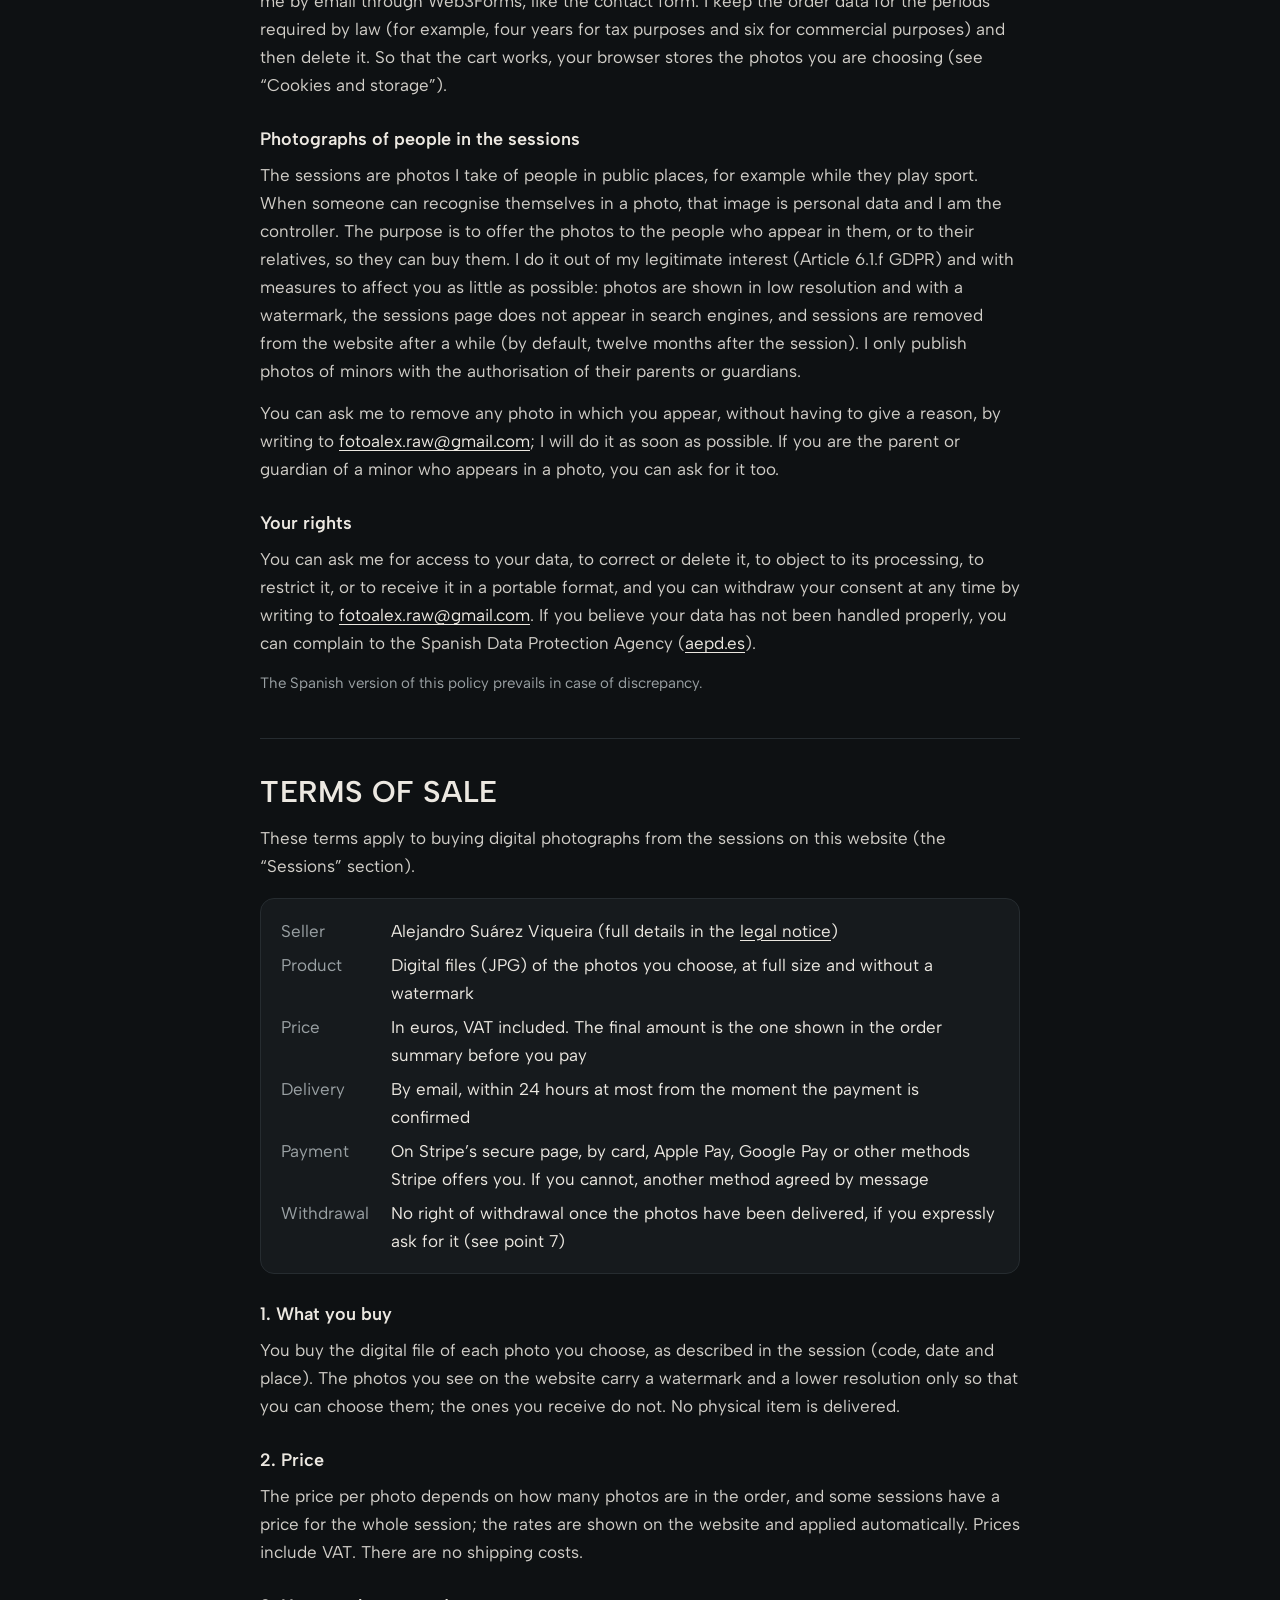
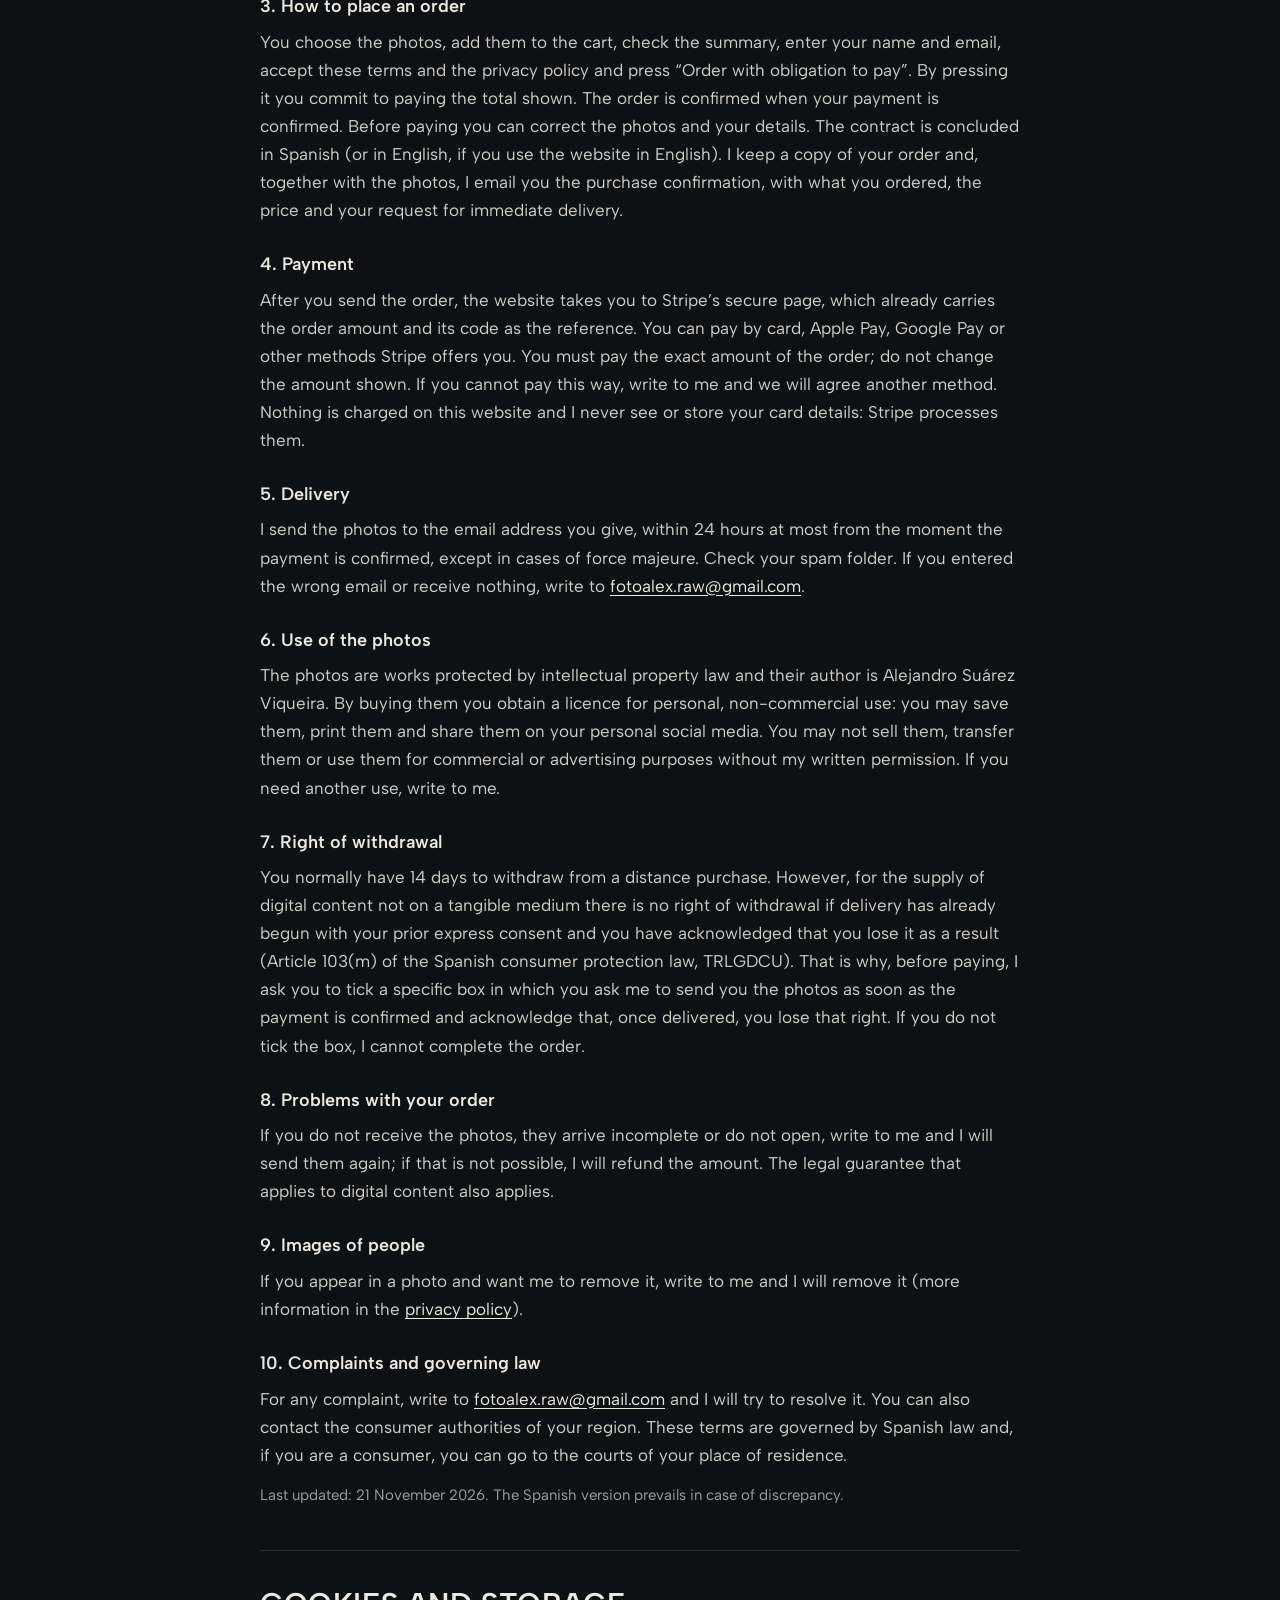
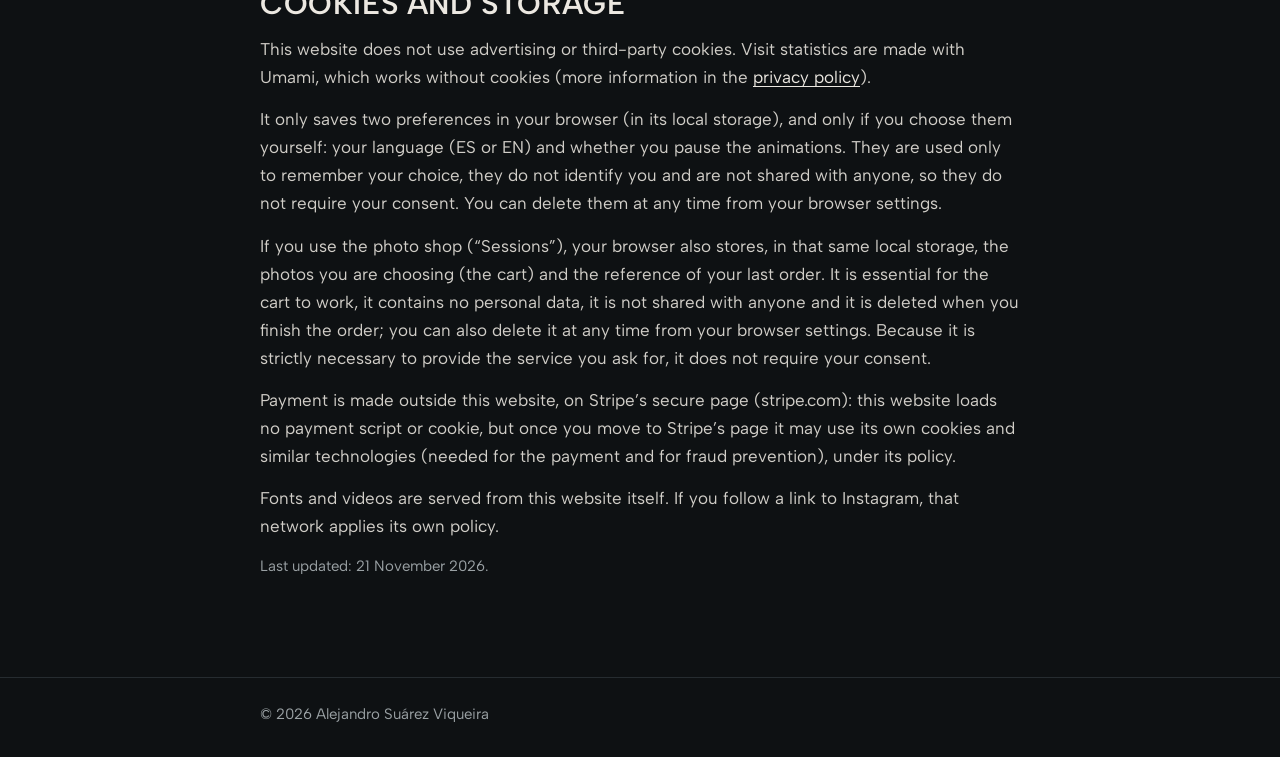
==== commit f48e5b39: "Legal: idioma del contrato, confirmación de compra y actividad Co-Authored-By: Claude Opus 5.5 <nore" ====
--- a/legal.html
+++ b/legal.html
@@ -124,7 +124,7 @@
         <dt>Domicilio</dt><dd data-f="domicilio">XXXX-DOMICILIO</dd>
         <dt>Correo electrónico</dt><dd><a href="mailto:fotoalex.raw@gmail.com">fotoalex.raw@gmail.com</a></dd>
         <dt>Sitio web</dt><dd>alexsuarez.es</dd>
-        <dt>Actividad</dt><dd>Servicios de fotografía y vídeo</dd>
+        <dt>Actividad</dt><dd>Servicios de fotografía y vídeo, y venta de fotografías digitales</dd>
       </dl>
       <h3>Condiciones de uso</h3>
       <p>El acceso a este sitio web es gratuito. Al usarlo te comprometes a hacerlo de forma lícita, sin perjudicar a terceros ni al funcionamiento de la web.</p>
@@ -144,7 +144,7 @@
         <dt>Address</dt><dd data-f="domicilio">XXXX-DOMICILIO</dd>
         <dt>Email</dt><dd><a href="mailto:fotoalex.raw@gmail.com">fotoalex.raw@gmail.com</a></dd>
         <dt>Website</dt><dd>alexsuarez.es</dd>
-        <dt>Activity</dt><dd>Photography and video services</dd>
+        <dt>Activity</dt><dd>Photography and video services, and sale of digital photographs</dd>
       </dl>
       <h3>Terms of use</h3>
       <p>Access to this website is free. By using it, you agree to do so lawfully and without harming third parties or the operation of the site.</p>
@@ -243,7 +243,7 @@
       <h3>2. Precio</h3>
       <p>El precio por foto depende de cuántas fotos haya en el pedido, y algunas sesiones tienen un precio para toda la sesión; las tarifas se ven en la propia web y se aplican automáticamente. Los precios incluyen el IVA. No hay gastos de envío.</p>
       <h3>3. Cómo se hace el pedido</h3>
-      <p>Eliges las fotos, las añades al carrito, revisas el resumen, escribes tu nombre y tu correo, aceptas estas condiciones y la política de privacidad y pulsas «Pedido con obligación de pago». Al pulsarlo te comprometes a pagar el total indicado. El pedido queda confirmado cuando se confirma tu pago. Antes de pagar puedes corregir las fotos y tus datos.</p>
+      <p>Eliges las fotos, las añades al carrito, revisas el resumen, escribes tu nombre y tu correo, aceptas estas condiciones y la política de privacidad y pulsas «Pedido con obligación de pago». Al pulsarlo te comprometes a pagar el total indicado. El pedido queda confirmado cuando se confirma tu pago. Antes de pagar puedes corregir las fotos y tus datos. El contrato se celebra en español (o en inglés, si usas la web en inglés). Guardo una copia de tu pedido y, junto con las fotos, te envío por correo la confirmación de la compra, con lo que has pedido, el precio y tu solicitud de entrega inmediata.</p>
       <h3>4. Pago</h3>
       <p>Tras enviar el pedido, la web te lleva a la página segura de Stripe, que ya lleva el importe del pedido y su código como referencia. Puedes pagar con tarjeta, Apple Pay, Google Pay u otros medios que Stripe te ofrezca. Debes pagar el importe exacto del pedido; no cambies la cantidad que aparece. Si no puedes pagar así, escríbeme y acordamos otro medio. En esta web no se cobra nada y yo no veo ni guardo los datos de tu tarjeta: los trata Stripe.</p>
       <h3>5. Entrega</h3>
@@ -276,7 +276,7 @@
       <h3>2. Price</h3>
       <p>The price per photo depends on how many photos are in the order, and some sessions have a price for the whole session; the rates are shown on the website and applied automatically. Prices include VAT. There are no shipping costs.</p>
       <h3>3. How to place an order</h3>
-      <p>You choose the photos, add them to the cart, check the summary, enter your name and email, accept these terms and the privacy policy and press “Order with obligation to pay”. By pressing it you commit to paying the total shown. The order is confirmed when your payment is confirmed. Before paying you can correct the photos and your details.</p>
+      <p>You choose the photos, add them to the cart, check the summary, enter your name and email, accept these terms and the privacy policy and press “Order with obligation to pay”. By pressing it you commit to paying the total shown. The order is confirmed when your payment is confirmed. Before paying you can correct the photos and your details. The contract is concluded in Spanish (or in English, if you use the website in English). I keep a copy of your order and, together with the photos, I email you the purchase confirmation, with what you ordered, the price and your request for immediate delivery.</p>
       <h3>4. Payment</h3>
       <p>After you send the order, the website takes you to Stripe’s secure page, which already carries the order amount and its code as the reference. You can pay by card, Apple Pay, Google Pay or other methods Stripe offers you. You must pay the exact amount of the order; do not change the amount shown. If you cannot pay this way, write to me and we will agree another method. Nothing is charged on this website and I never see or store your card details: Stripe processes them.</p>
       <h3>5. Delivery</h3>
